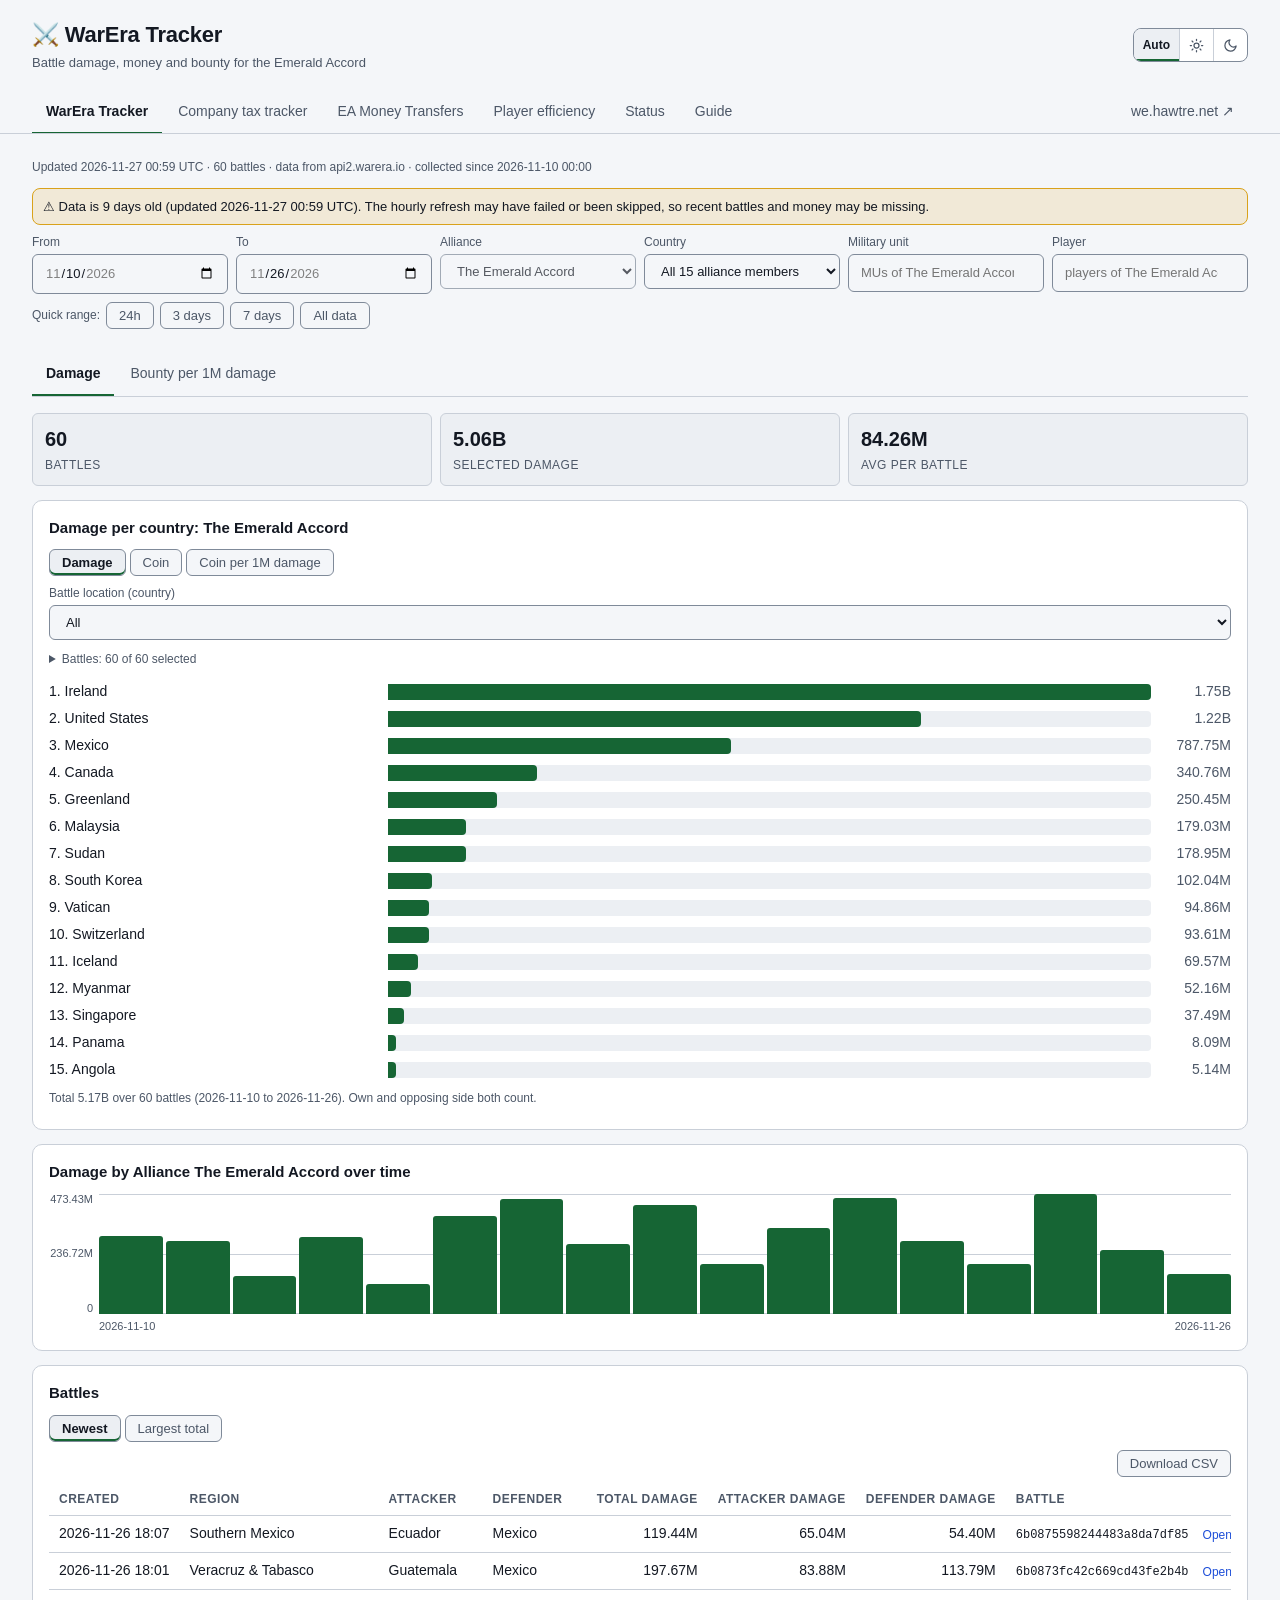
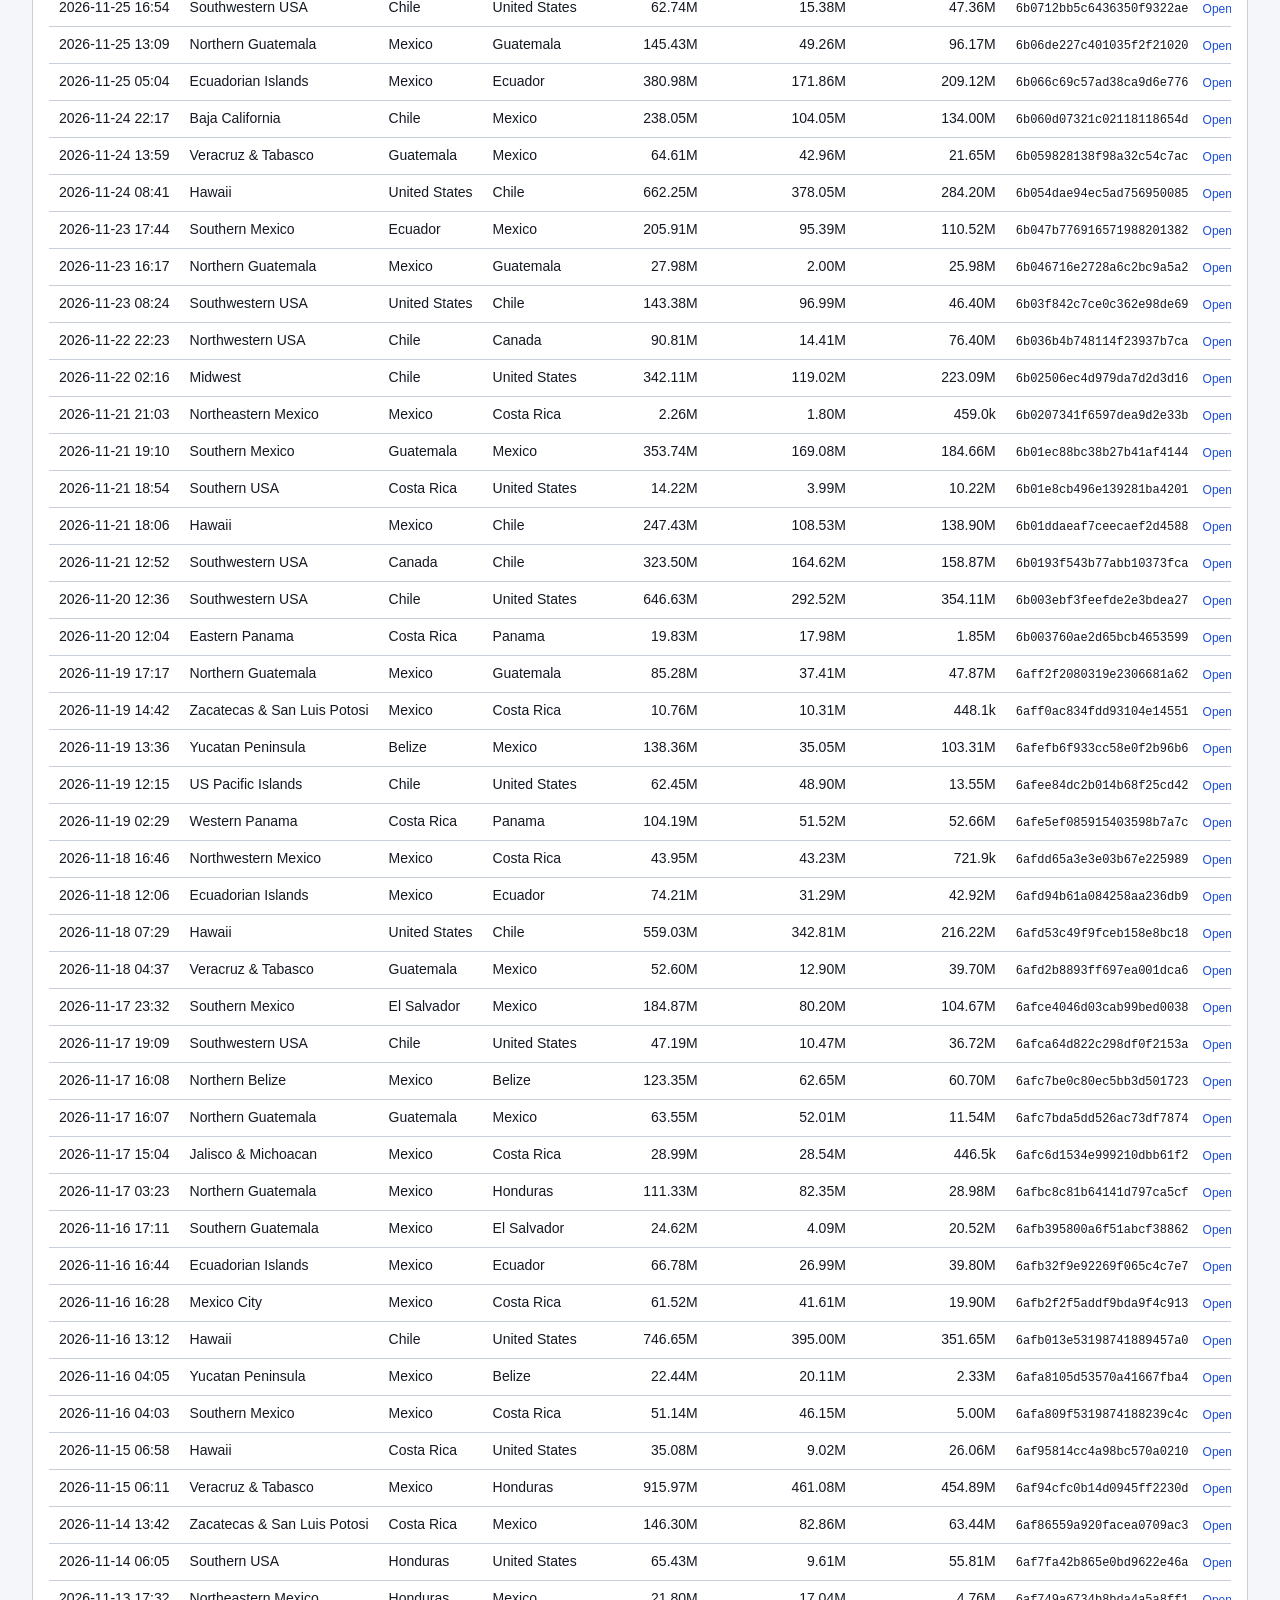
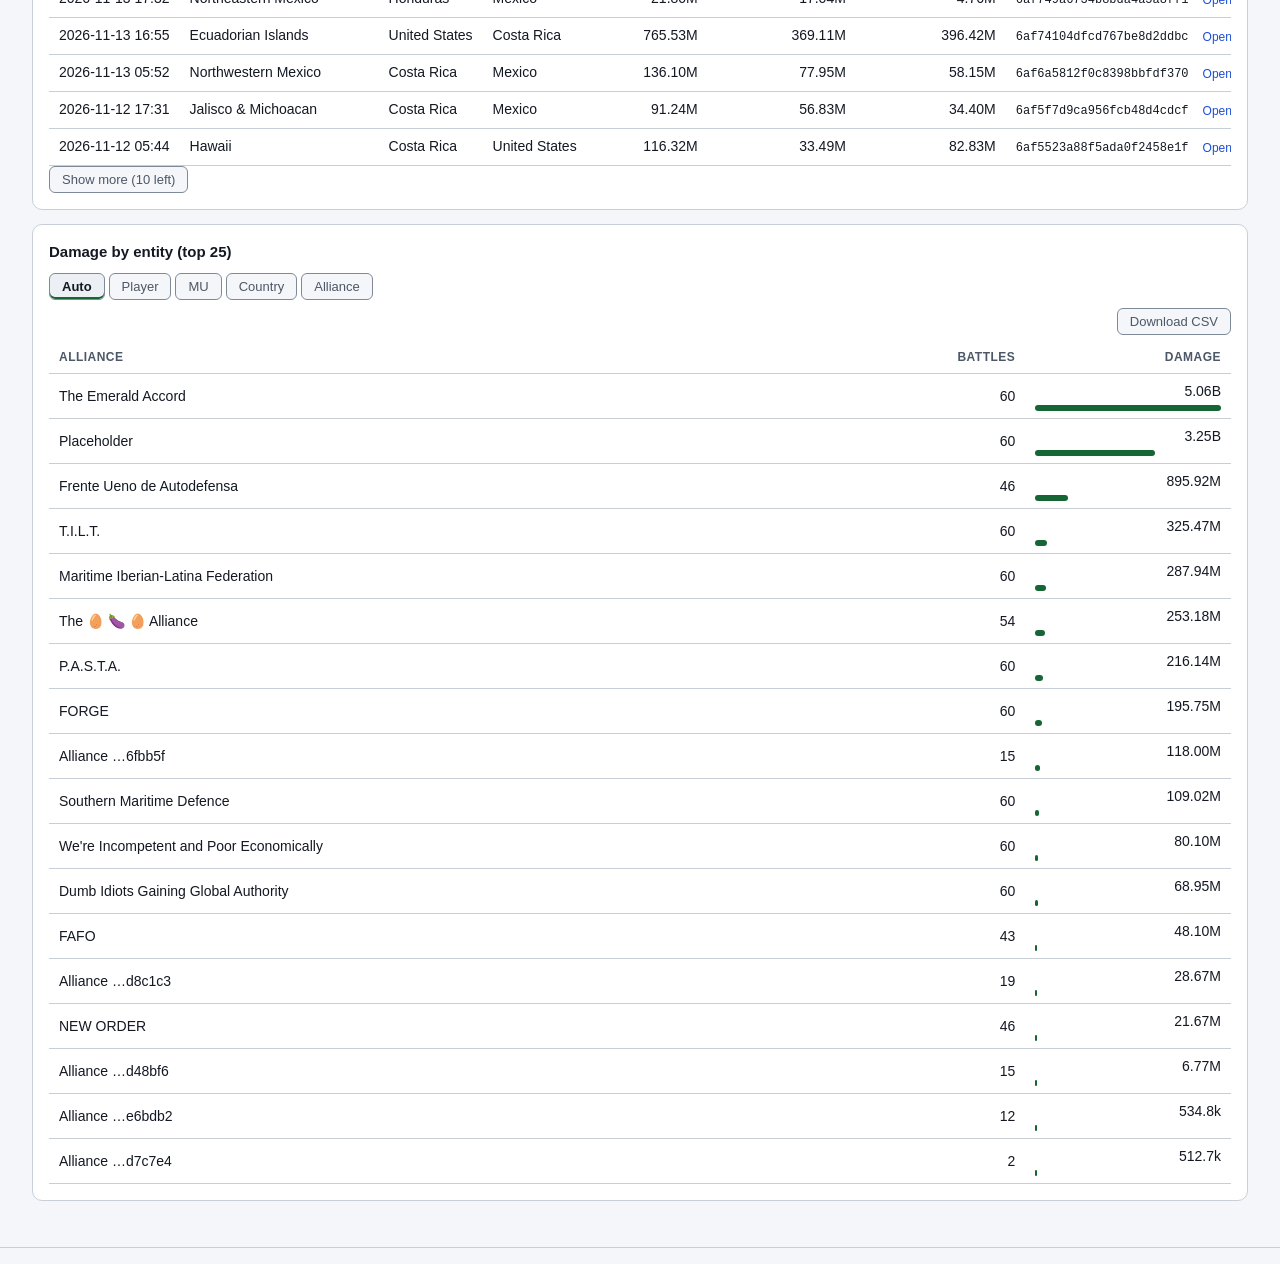
==== site/index.html @ 4e5b8278 "Guide page for alliance members Co-Authored-By: Claude Opus 5.5 <noreply@anthropic.com> Claude-Sessi" ====
<!DOCTYPE html>
<html lang="en">
<head>
<meta charset="utf-8">
<meta name="viewport" content="width=device-width, initial-scale=1">
<title>WarEra Tracker</title>
<link rel="stylesheet" href="theme.css">
<script src="theme.js"></script>
</head>
<body>
<header>
  <div class="header-top">
    <a class="brand" href="index.html"><h1>⚔️ WarEra Tracker</h1><div class="tag">Battle damage, money and bounty for the Emerald Accord</div></a>
    <div class="header-actions">
      <div id="view-switch" class="theme-switch view-switch" role="group" aria-label="Table layout"><button type="button" data-view="cards" aria-pressed="true">Cards</button><button type="button" data-view="table" aria-pressed="false">Table</button></div>
      <div id="theme-switch" class="theme-switch" role="group" aria-label="Colour theme">
        <button type="button" data-theme-pref="auto" aria-pressed="true" title="Follow your device's light or dark setting">Auto</button>
        <button type="button" data-theme-pref="light" aria-pressed="false" aria-label="Light" title="Light"><svg viewBox="0 0 24 24" fill="none" stroke="currentColor" stroke-width="2" stroke-linecap="round" stroke-linejoin="round"><circle cx="12" cy="12" r="4"/><path d="M12 2v2M12 20v2M4.9 4.9l1.4 1.4M17.7 17.7l1.4 1.4M2 12h2M20 12h2M4.9 19.1l1.4-1.4M17.7 6.3l1.4-1.4"/></svg></button>
        <button type="button" data-theme-pref="dark" aria-pressed="false" aria-label="Dark" title="Dark"><svg viewBox="0 0 24 24" fill="none" stroke="currentColor" stroke-width="2" stroke-linecap="round" stroke-linejoin="round"><path d="M21 12.8A9 9 0 1 1 11.2 3a7 7 0 0 0 9.8 9.8z"/></svg></button>
      </div>
    </div>
  </div>
  <nav class="apps" id="apps"><a href="index.html" aria-current="page">WarEra Tracker</a><a href="company.html">Company tax tracker</a><a href="transfers.html">EA Money Transfers</a><a href="efficiency.html">Player efficiency</a><a href="status.html">Status</a><a href="guide.html">Guide</a><a href="ask.html">Ask WarEra</a><a href="https://we.hawtre.net/" target="_blank" rel="noopener noreferrer" class="ext">we.hawtre.net ↗</a></nav>
</header>
<div class="wrap">
  <div class="sub" id="meta">Loading…</div>
  <div class="filters">
    <label>From<input type="date" id="f-from"></label>
    <label>To<input type="date" id="f-to"></label>
    <label>Alliance<select id="f-alliance"><option value="">All</option></select></label>
    <label>Country<select id="f-country"><option value="">All</option></select></label>
    <label>Military unit<input id="f-mu" list="dl-mu" placeholder="all (or type a name)" autocomplete="off"><datalist id="dl-mu"></datalist></label>
    <label>Player<input id="f-user" list="dl-user" placeholder="all (or type a name)" autocomplete="off"><datalist id="dl-user"></datalist></label>
  </div>
  <div class="presets" id="presets"></div>
  <div class="hint" id="hint"></div>
  <div class="tabs" role="tablist" id="tabs"></div>
  <div id="view"></div>
</div>
<div id="tip"></div>
<script>
(function(){
"use strict";
var D=null,st={tab:"damage",by:"auto",sort:"date",from:"",to:"",alliance:-1,country:-1,mu:-1,user:-1,limit:50,bview:"country",cscope:"any",metric:0,loc:-1,bsel:null,cmp:["","",""],pbat:false,psort:"date"};
var $=function(i){return document.getElementById(i)};
function el(tag,attrs,kids){var e=document.createElement(tag);if(attrs)for(var k in attrs){if(k==="text")e.textContent=attrs[k];else if(k==="class")e.className=attrs[k];else e.setAttribute(k,attrs[k])}(kids||[]).forEach(function(c){if(c!=null)e.appendChild(typeof c==="string"?document.createTextNode(c):c)});return e}
var fmt=function(n){var o=new String(fmt0(n));o.raw=n==null?"":Math.round(n*100)/100;return o};
var fmt0=function(n){if(n==null)return"–";var a=Math.abs(n);if(a>=1e9)return(n/1e9).toFixed(2)+"B";if(a>=1e6)return(n/1e6).toFixed(2)+"M";if(a>=1e4)return(n/1e3).toFixed(1)+"k";return Number(n).toLocaleString(undefined,{maximumFractionDigits:2})};
var fmtD=function(s){return s?s.slice(0,16).replace("T"," "):"–"};
var TYPE={user:"Player",mu:"MU",country:"Country",alliance:"Alliance"};
function nm(i){if(i<0||i==null)return"–";var e=D.ents[i];return e[2]||(e[0]==="country"?e[1].slice(-6):TYPE[e[0]]+" …"+e[1].slice(-6))}
function tip(e,t){var x=$("tip");x.textContent=t;x.style.display="block";x.style.left=Math.min(e.clientX+12,innerWidth-230)+"px";x.style.top=(e.clientY+12)+"px"}
function untip(){$("tip").style.display="none"}
var tname=function(t){return TYPE[t]||t};
function region(b){return b[10]>=0?(D.ents[b[10]][2]||"…"+D.ents[b[10]][1].slice(-6)):"–"}

/* ---------- indexes ---------- */
var AB={},ST=[{},{}],boe={},relMu={},relUser={},entsOf={country:[],mu:[],user:[],alliance:[]},totDmg={};
function build(){
  ST=[{},{}];boe={};
  D.ents.forEach(function(e,i){if(entsOf[e[0]])entsOf[e[0]].push(i)});
  D.stats.forEach(function(r){var k=r[0],b=r[1],e=r[2],s=r[3];var m=ST[k][b]=ST[k][b]||{};var a=m[e]=m[e]||[0,0,0];a[s]+=r[4];(boe[e]=boe[e]||new Set()).add(b);if(k===0)totDmg[e]=(totDmg[e]||0)+r[4]});
  D.orders.forEach(function(o){(boe[o[2]]=boe[o[2]]||new Set()).add(o[0])});
  D.battles.forEach(function(b,i){[b[4],b[5]].forEach(function(e){if(e>=0)(boe[e]=boe[e]||new Set()).add(i)})});
  var al=D.alliances||{};AB={};
  Object.keys(al).forEach(function(a){var m=new Set(al[a]),set=AB[a]=new Set();D.battles.forEach(function(b,i){if(m.has(b[4])||m.has(b[5]))set.add(i)})});
  relMu=D.relMu||{};relUser=D.relUser||{};
}
function val(kind,b,e){var m=ST[kind][b];var a=m&&m[e];if(!a)return null;var t=(a[0]||a[1])?a[0]+a[1]:a[2];return{a:a[0],d:a[1],t:t}}
function sideTot(kind,b){ // [attacker, defender, total] for a battle, from the country-level rankings (battle-level totals as fallback)
  var m=ST[kind][b]||{},a=0,d=0;for(var e in m){if(D.ents[e][0]!=="country")continue;a+=m[e][0];d+=m[e][1]}
  if(kind===0&&!(a+d)){var x=D.battles[b];return[x[6],x[7],x[6]+x[7]]}
  return[a,d,a+d]}
function selSide(kind,b,e,side){var v=val(kind,b,e);return v&&v[side]?fmt(v[side]):"–"}
function selCell(kind,b,e){var v=val(kind,b,e);if(!v)return"–";return fmt(v.t)}

function battleSet(){
  var s=[];
  D.battles.forEach(function(b,i){var d=b[2].slice(0,10);if((!st.from||d>=st.from)&&(!st.to||d<=st.to))s.push(i)});
  ["alliance","country","mu","user"].forEach(function(k){var e=st[k];if(e<0)return;var set=(k==="alliance"?AB[e]:boe[e])||new Set();s=s.filter(function(i){return set.has(i)})});
  if(st.country>=0&&st.cscope==="side")s=s.filter(function(i){var b=D.battles[i];return b[4]===st.country||b[5]===st.country});
  return s}
function sels(){var o=[];[["country",st.country],["mu",st.mu],["user",st.user]].forEach(function(p){if(p[1]>=0)o.push(p)});return o}


/* totals for the selected country over a set of battles */
function countryTotals(bs){
  var c=st.country,t={n:bs.length,att:0,def:0,won:0,lost:0,dmg:0,own:0,other:0,all:0,money:0,aD:0,dD:0};
  bs.forEach(function(i){var b=D.battles[i],v=val(0,i,c),m=val(1,i,c),tt=sideTot(0,i);t.all+=tt[2];if(m)t.money+=m.t;
    var isA=b[4]===c,isD=b[5]===c;if(isA)t.att++;if(isD)t.def++;
    if(b[8]&&(isA||isD)){var w=(isA&&b[8]==="attacker")||(isD&&b[8]==="defender");if(w)t.won++;else t.lost++}
    if(v){t.dmg+=v.t;t.aD+=v.a;t.dD+=v.d;var own=isA?v.a:isD?v.d:0;t.own+=own;t.other+=v.t-own}});
  return t}
function countryKpis(bs){var t=countryTotals(bs);return kpis([
  ["Battles involving "+nm(st.country),String(t.n)],["As attacker / defender",t.att+" / "+t.def],["Won / lost (ended)",t.won+" / "+t.lost],
  ["Country damage (all)",fmt(t.dmg)],["On own side",fmt(t.own)],["For the other side",fmt(t.other)],
  ["Damage as attacker / defender side",fmt(t.aD)+" / "+fmt(t.dD)],["Share of battle damage",t.all?(100*t.dmg/t.all).toFixed(1)+"%":"–"],["Money earned",fmt(t.money)]])}

/* the selected player's damage, bounty (battle money) and bounty per 1M damage over a set of battles */
function playerKpis(bs){var u=st.user,d=0,m=0,n=0;
  bs.forEach(function(i){var dv=val(0,i,u),mv=val(1,i,u);if(dv||mv)n++;if(dv)d+=dv.t;if(mv)m+=mv.t});
  var lbl=(st.from||st.to)?(st.from||"start")+" to "+(st.to||"now"):"all battles";
  var box=el("div",{class:"card"},[el("h2",{text:"Bounty per 1M damage: "+nm(u)}),kpis([
    ["Bounty per 1M damage",d>0?fmt(m/(d/1e6)):"–"],["Bounty (battle money)",fmt(m)],["Damage",fmt(d)],["Battles fought",n+" of "+bs.length]]),
    el("div",{class:"note",text:"Selected period: "+lbl+". Bounty is the player's battle money divided by their damage in millions, over the battles in range and the other filters."})]);
  var tg=el("button",{class:"chip",text:st.pbat?"Hide battles":"Show battles ("+n+")","aria-pressed":String(!!st.pbat)});tg.onclick=function(){st.pbat=!st.pbat;render()};box.appendChild(tg);
  if(st.pbat){
    var rows=[];bs.forEach(function(i){var dv=val(0,i,u),mv=val(1,i,u);if(!dv&&!mv)return;
      var dd=dv?dv.t:0,mm=mv?mv.t:0,side=dv&&dv.a&&dv.d?"both":dv&&dv.a?"attacker":dv&&dv.d?"defender":mv&&mv.a&&mv.d?"both":mv&&mv.a?"attacker":mv&&mv.d?"defender":"–";
      rows.push({i:i,b:D.battles[i],d:dd,m:mm,side:side,p:dd>0?mm/(dd/1e6):null})});
    var so=st.psort||"date";
    box.appendChild(chips([["date","Newest"],["d","Most damage"],["m","Most money"],["p","Top bounty per 1M"]],"psort"));
    rows.sort(function(x,y){return so==="date"?(x.b[2]<y.b[2]?1:-1):((y[so]==null?-1:y[so])-(x[so]==null?-1:x[so]))});
    var mxp=Math.max.apply(null,rows.map(function(r){return r.p||0}).concat([1]));
    box.appendChild(mk(["Created","Region","Attacker","Defender","Side fought","Damage","Money earned","Money per 1M damage","Battle"],
      rows.map(function(r){return[fmtD(r.b[2]),region(r.b),nm(r.b[4]),nm(r.b[5]),r.side,fmt(r.d),fmt(r.m),barCell(r.p==null?"–":fmt(r.p),r.p||0,mxp),{node:idCell(r.b[0])}]}),[5,6,7]));
    if(!rows.length)box.appendChild(el("div",{class:"note",text:"This player has no recorded damage or money in these battles."}))}
  return box}

/* ---------- widgets ---------- */
function kpis(items){return el("div",{class:"kpis"},items.map(function(x){return el("div",{class:"kpi"},[el("b",{text:x[1]}),el("span",{text:x[0]})])}))}
function mk(head,rows,numCols,selCols){
  var t=el("table",{class:"stack"}),h=el("tr");head.forEach(function(x,i){var c=(numCols.indexOf(i)>=0?"n ":"")+((selCols||[]).indexOf(i)>=0?"sel":"");h.appendChild(el("th",{text:x,class:c.trim()}))});t.appendChild(el("thead",null,[h]));
  var tb=el("tbody");rows.forEach(function(r){var tr=el("tr");r.forEach(function(c,i){var cl=(numCols.indexOf(i)>=0?"n ":"")+((selCols||[]).indexOf(i)>=0?"sel":"");var td=el("td",{class:cl.trim(),"data-label":head[i]||""});if(c&&c.node)td.appendChild(c.node);else td.textContent=c==null?"–":String(c);if(c&&c.raw!==undefined)td.setAttribute("data-raw",c.raw);tr.appendChild(td)});tb.appendChild(tr)});t.appendChild(tb);
  return weCsvWrap(el("div",{class:"tw"},[t]))}
function barCell(label,v,max){var n=el("div");n.appendChild(el("div",{text:label}));var b=el("div",{class:"bar"});b.style.width=Math.max(1,100*v/(max||1))+"%";n.appendChild(b);return{node:n,raw:Math.round(v*100)/100}}
function dayChart(series,title){
  var mn="",mxT="";series.forEach(function(p){if(!mn||p[0]<mn)mn=p[0];if(p[0]>mxT)mxT=p[0]});
  var span=mn?(new Date(mxT)-new Date(mn))/864e5:0,L=span<3?13:10,days={};
  series.forEach(function(p){var d=p[0].slice(0,L);days[d]=(days[d]||0)+p[1]});
  var keys=Object.keys(days).sort(),card=el("div",{class:"card"},[el("h2",{text:title})]);
  if(!keys.length){card.appendChild(el("div",{class:"note",text:"No data in this selection."}));return card}
  var mx=Math.max.apply(null,keys.map(function(k){return days[k]}))||1,ch=el("div",{class:"chart"});
  ["0","50%","calc(100% - 1px)"].forEach(function(t){var g=el("div",{class:"gl"});g.style.top=t;ch.appendChild(g)});
  keys.forEach(function(k){var c=el("div",{class:"col"});c.style.height=Math.max(2,100*days[k]/mx)+"%";c.addEventListener("mousemove",function(e){tip(e,k.replace("T"," ")+(L===13?":00":"")+": "+fmt(days[k]))});c.addEventListener("mouseleave",untip);ch.appendChild(c)});
  var wrap=el("div",{class:"chartwrap"},[el("div",{class:"yax"},[el("span",{text:fmt(mx)}),el("span",{text:fmt(mx/2)}),el("span",{text:"0"})]),ch]);
  card.appendChild(wrap);card.appendChild(el("div",{class:"axis"},[el("span",{text:keys[0].replace("T"," ")}),el("span",{text:keys[keys.length-1].replace("T"," ")})]));return card}
function chips(opts,key,cb){var seg=el("div",{class:"seg"});opts.forEach(function(o){var b=el("button",{class:"chip",text:o[1],"aria-pressed":String(st[key]===o[0])});b.onclick=function(){st[key]=o[0];if(cb)cb();render()};seg.appendChild(b)});return seg}

/* per-battle table shared by every tab: attacker, defender, totals per side, then the selected country / MU / player */
function copyText(t,btn){
  function done(ok){var o=btn.textContent==="Copied"||btn.textContent==="Select & copy"?"Copy":btn.textContent;btn.textContent=ok?"Copied":"Select & copy";setTimeout(function(){btn.textContent=o},1500)}
  var ta=document.createElement("textarea");ta.value=t;ta.style.position="fixed";ta.style.opacity="0";document.body.appendChild(ta);ta.select();
  var ok=false;try{ok=document.execCommand("copy")}catch(e){}document.body.removeChild(ta);
  if(ok){done(true);return}
  try{if(navigator.clipboard&&navigator.clipboard.writeText){navigator.clipboard.writeText(t).then(function(){done(true)},function(){done(false)});return}}catch(e){}
  done(false)}
var BATTLE_URL="https://app.warera.io/battle/";
function idCell(id){var w=el("span",{class:"idc"});w.appendChild(el("code",{text:id,title:"Battle id"}));w.appendChild(el("a",{class:"chip",href:BATTLE_URL+id,target:"_blank",rel:"noopener noreferrer",text:"Open","aria-label":"Open battle in WarEra"}));var b=el("button",{class:"chip",text:"Copy","aria-label":"Copy battle id"});b.onclick=function(e){e.stopPropagation();copyText(id,b)};w.appendChild(b);return w}
function battleRows(bs,kind){
  var rows=bs.map(function(i){var b=D.battles[i],t=sideTot(kind,i);return{i:i,b:b,t:t,sel:sels().map(function(p){var v=val(kind,i,p[1]);return v?v.t:0})}});
  if(st.sort==="total")rows.sort(function(x,y){return y.t[2]-x.t[2]});
  else if(st.sort==="sel"&&sels().length)rows.sort(function(x,y){return y.sel[sels().length-1]-x.sel[sels().length-1]});
  else rows.sort(function(x,y){return x.b[2]<y.b[2]?1:-1});
  return rows}
function battleHead(kind,extra){
  var w=kind===0?"damage":"money";
  var h=["Created","Region","Attacker","Defender","Total "+w,"Attacker "+w,"Defender "+w];
  var sc=[];sels().forEach(function(p){sc.push(h.length,h.length+1,h.length+2);h.push(tname(p[0])+" "+w+": "+nm(p[1]),"…for attacker","…for defender")});
  return{head:h.concat(extra||[],["Battle"]),sel:sc,num:[4,5,6].concat(sc)}}
function battleTable(bs,kind,title,extraHead,extraFn,numExtra){
  var card=el("div",{class:"card"},[el("h2",{text:title})]);
  if(numExtra===undefined)numExtra=false;
  var seg=chips([["date","Newest"],["total","Largest total"]].concat(sels().length?[["sel","Largest selected"]]:[]),"sort");card.appendChild(seg);
  var rows=battleRows(bs,kind),H=battleHead(kind,extraHead);
  var shown=rows.slice(0,st.limit).map(function(r){var b=r.b;
    var c=[fmtD(b[2]),region(b),nm(b[4]),nm(b[5]),fmt(r.t[2]),fmt(r.t[0]),fmt(r.t[1])];
    sels().forEach(function(p){c.push(selCell(kind,r.i,p[1]),selSide(kind,r.i,p[1],"a"),selSide(kind,r.i,p[1],"d"))});
    return c.concat(extraFn?extraFn(r.i):[],[{node:idCell(b[0])}])});
  var nums=H.num.slice();if(numExtra&&extraHead)for(var q=0;q<extraHead.length;q++)nums.push(H.head.length-1-extraHead.length+q);
  card.appendChild(mk(H.head,shown,nums,H.sel));
  if(rows.length>st.limit){var m=el("button",{class:"chip",text:"Show more ("+(rows.length-st.limit)+" left)"});m.onclick=function(){st.limit+=100;render()};card.appendChild(m)}
  if(!rows.length)card.appendChild(el("div",{class:"note",text:"No battles match this selection."}));
  return card}


/* ordered horizontal bars: damage or coin per country of an alliance, over the battles chosen by date range, battle and battle location */
function locOf(i){var b=D.battles[i];if(b[10]<0)return-1;var r=(D.regionsNow||{})[D.ents[b[10]][1]];return r?r[1]:-1}
function allianceChart(){
  var aid=st.alliance;
  if(aid<0){var ea=Object.keys(D.alliances||{}).filter(function(a){return nm(+a)==="The Emerald Accord"})[0];aid=ea!==undefined?+ea:-1}
  var card=el("div",{class:"card"},[el("h2",{text:(["Damage","Coin","Coin per 1M damage"][st.metric])+" per country: "+(aid>=0?nm(aid):"alliance")})]);
  if(aid<0||!D.alliances[aid]){card.appendChild(el("div",{class:"note",text:"Select an alliance to chart its countries."}));return card}
  var kind=st.metric===1?1:0,per=st.metric===2,members=D.alliances[aid];
  var inRange=[];D.battles.forEach(function(b,i){var d=b[2].slice(0,10);if((!st.from||d>=st.from)&&(!st.to||d<=st.to))inRange.push(i)});
  var locs={};inRange.forEach(function(i){var l=locOf(i);if(l>=0)locs[l]=1});
  if(st.loc>=0&&!locs[st.loc])st.loc=-1;
  var pool=inRange.filter(function(i){return st.loc<0||locOf(i)===st.loc});
  var sel=pool.filter(function(i){return !st.bsel||st.bsel.has(i)});
  card.appendChild(chips([[0,"Damage"],[1,"Coin"],[2,"Coin per 1M damage"]],"metric"));
  var row=el("div",{class:"filters"}),lsel=el("select");lsel.appendChild(el("option",{value:"",text:"All"}));
  Object.keys(locs).map(Number).sort(function(a,b){return nm(a).localeCompare(nm(b))}).forEach(function(l){lsel.appendChild(el("option",{value:String(l),text:nm(l)}))});
  lsel.value=st.loc<0?"":String(st.loc);lsel.onchange=function(){st.loc=lsel.value===""?-1:+lsel.value;st.bsel=null;render()};
  row.appendChild(el("label",{},[document.createTextNode("Battle location (country)"),lsel]));card.appendChild(row);
  var det=el("details",{class:"bpick"});if(st.bopen)det.open=true;det.ontoggle=function(){st.bopen=det.open};
  det.appendChild(el("summary",{text:"Battles: "+sel.length+" of "+pool.length+" selected"}));
  var tools=el("div");[["All",function(){st.bsel=null}],["None",function(){st.bsel=new Set()}]].forEach(function(t){var b=el("button",{class:"chip",text:t[0]});b.onclick=function(){t[1]();render()};tools.appendChild(b)});det.appendChild(tools);
  var list=el("div",{class:"blist"});
  pool.slice().sort(function(a,b){return D.battles[a][2]<D.battles[b][2]?1:-1}).forEach(function(i){var b=D.battles[i],lb=el("label",{class:"bl"}),cb=el("input",{type:"checkbox"});cb.checked=!st.bsel||st.bsel.has(i);
    cb.onchange=function(){if(!st.bsel)st.bsel=new Set(pool);cb.checked?st.bsel.add(i):st.bsel.delete(i);render()};
    lb.appendChild(cb);lb.appendChild(document.createTextNode(" "+b[2].slice(0,10)+" "+region(b)+": "+nm(b[4])+" v "+nm(b[5])));list.appendChild(lb)});
  det.appendChild(list);card.appendChild(det);
  var rows=members.map(function(c){var t=0,n=0,d=0,m=0;sel.forEach(function(i){var v=val(kind,i,c);if(v){t+=v.t;n++}if(per){var dv=val(0,i,c),mv=val(1,i,c);if(dv)d+=dv.t;if(mv)m+=mv.t}});
    if(per){t=d>0?m/(d/1e6):0}return{c:c,t:t,n:n}}).filter(function(r){return r.t>0}).sort(function(a,b){return b.t-a.t});
  if(!rows.length){card.appendChild(el("div",{class:"note",text:"No "+(per?"coin per damage":kind?"coin":"damage")+" recorded for these battles."}));return card}
  var mx=rows[0].t,tot=rows.reduce(function(a,r){return a+r.t},0),box=el("div",{class:"hbars"});
  rows.forEach(function(r,k){var line=el("div",{class:"hrow"}),bar=el("div",{class:"hbar"});bar.style.width=Math.max(1,100*r.t/mx)+"%";
    line.appendChild(el("span",{class:"hname",text:(k+1)+". "+nm(r.c)}));line.appendChild(el("div",{class:"htrack"},[bar]));line.appendChild(el("span",{class:"hval",text:fmt0(r.t)}));
    line.addEventListener("mousemove",function(e){tip(e,nm(r.c)+": "+fmt0(r.t)+" ("+(100*r.t/tot).toFixed(1)+"%, "+r.n+" battles)")});line.addEventListener("mouseleave",untip);box.appendChild(line)});
  card.appendChild(box);
  card.appendChild(el("div",{class:"note",text:(per?"Each bar is the country's total coin divided by its total damage in millions, over ":"Total "+fmt0(tot)+" over ")+sel.length+" battles ("+(st.from||"start")+" to "+(st.to||"now")+"). Own and opposing side both count."}));
  return card}

/* ---------- views ---------- */
function vDamage(v){
  var bs=battleSet(),spec=null;["user","mu","country","alliance"].forEach(function(k){if(!spec&&st[k]>=0)spec=[k,st[k]]});
  var by=st.by==="auto"?(spec?spec[0]:"battle"):st.by,tot=0,series=[];
  bs.forEach(function(i){var val0=spec?(val(0,i,spec[1])||{t:0}).t:sideTot(0,i)[2];tot+=val0;series.push([D.battles[i][2],val0])});
  if(st.country>=0)v.appendChild(countryKpis(bs));
  if(st.user>=0)v.appendChild(playerKpis(bs));
  v.appendChild(kpis([["Battles",String(bs.length)],[spec?"Selected damage":"Total damage",fmt(tot)],["Avg per battle",fmt(bs.length?tot/bs.length:0)]]));
  v.appendChild(allianceChart());
  v.appendChild(dayChart(series,(spec?"Damage by "+tname(spec[0])+" "+nm(spec[1]):"Total damage (both sides)")+" over time"));
  v.appendChild(battleTable(bs,0,"Battles"));
  var card=el("div",{class:"card"},[el("h2",{text:"Damage by entity (top 25)"}),chips([["auto","Auto"],["user","Player"],["mu","MU"],["country","Country"],["alliance","Alliance"]],"by")]);
  var agg={};bs.forEach(function(i){var m=ST[0][i]||{};for(var e in m){var t=D.ents[e][0];if(t!==(by==="battle"?"country":by))continue;var a=m[e],x=(a[0]||a[1])?a[0]+a[1]:a[2];var o=agg[e]=agg[e]||[0,0];o[0]+=x;o[1]++}});
  var arr=Object.keys(agg).map(function(e){return[+e,agg[e][0],agg[e][1]]}).sort(function(a,b){return b[1]-a[1]});
  var mx=arr.length?arr[0][1]:1;
  card.appendChild(mk([tname(by==="battle"?"country":by),"Battles","Damage"],arr.slice(0,25).map(function(r){return[nm(r[0]),String(r[2]),barCell(fmt(r[1]),r[1],mx)]}),[1,2]));
  v.appendChild(card)}

function inScope(e,rowCountry,rowMu){ // does a bounty ranking row belong to the current country / MU / player selection?
  var t=D.ents[e][0];
  if(st.user>=0)return t==="user"&&e===st.user;
  if(st.mu>=0)return(t==="mu"&&e===st.mu)||(t==="user"&&rowMu===st.mu);
  if(st.country>=0)return(t==="country"&&e===st.country)||(t==="user"&&rowCountry===st.country)||(t==="mu"&&(relMu[e]===st.country));
  return true}
/* bounty per 1M damage day by day for the selected player / military unit / country over the battles in range */
function perDayCard(s){
  var spec=null;["user","mu","country"].forEach(function(k){if(!spec&&st[k]>=0)spec=[k,st[k]]});
  if(!spec)return null;
  var days={};s.forEach(function(i){var d=val(0,i,spec[1]),m=val(1,i,spec[1]);if(!d&&!m)return;var k=D.battles[i][2].slice(0,10),r=days[k]||(days[k]={d:0,m:0,n:0});if(d)r.d+=d.t;if(m)r.m+=m.t;r.n++});
  var keys=Object.keys(days).sort().filter(function(k){return days[k].d>0});
  var card=el("div",{class:"card"},[el("h2",{text:"Bounty per 1M damage by day: "+nm(spec[1])})]);
  if(!keys.length){card.appendChild(el("div",{class:"note",text:"No damage recorded for "+nm(spec[1])+" in the selected battles."}));return card}
  var vals=keys.map(function(k){return days[k].m/(days[k].d/1e6)}),mx=Math.max.apply(null,vals.concat([1]));
  var box=el("div",{class:"hbars"});
  keys.forEach(function(k,j){var b=el("div",{class:"hbar"});b.style.width=Math.max(1,100*vals[j]/mx)+"%";
    box.appendChild(el("div",{class:"hrow",title:days[k].n+" battles, damage "+fmt(days[k].d)+", money "+fmt(days[k].m)},[el("span",{class:"hname",text:k}),el("div",{class:"htrack"},[b]),el("span",{class:"hval",text:fmt(vals[j])})]))});
  card.appendChild(box);
  var tot=keys.reduce(function(a,k){a.d+=days[k].d;a.m+=days[k].m;return a},{d:0,m:0});
  card.appendChild(el("div",{class:"note",text:"Each bar is that day's money divided by that day's damage in millions (battles that started that day). Whole period: "+fmt(tot.m/(tot.d/1e6))+" per 1M. Days without damage are skipped."}));
  return card}

/* compare up to three players: damage, bounty (battle money) and bounty per 1M damage over the chosen period */
function compareCard(){
  var s=[];D.battles.forEach(function(b,i){var d=b[2].slice(0,10);if((!st.from||d>=st.from)&&(!st.to||d<=st.to))s.push(i)});
  if(st.alliance>=0){var set=AB[st.alliance]||new Set();s=s.filter(function(i){return set.has(i)})}
  var card=el("div",{class:"card"},[el("h2",{text:"Compare players"}),
    el("div",{class:"note",text:"Type up to three player names to compare their bounty per 1M damage over the selected period ("+(st.from||"start")+" to "+(st.to||"now")+")."})]);
  var names=st.cmp.slice();if(!names[0]&&st.user>=0)names[0]=nm(st.user);
  var row=el("div",{class:"filters"});
  names.forEach(function(v,k){var inp=el("input",{list:"dl-user",placeholder:"Player "+(k+1),autocomplete:"off"});inp.value=v;
    inp.onchange=function(){st.cmp[k]=inp.value;render()};row.appendChild(el("label",{},[document.createTextNode("Player "+(k+1)),inp]))});
  card.appendChild(row);
  var rows=[],miss=[];
  names.forEach(function(v){if(!(v||"").trim())return;var u=entByName("user",v);if(u<0){miss.push(v);return}
    var d=0,m=0,n=0;s.forEach(function(i){var dv=val(0,i,u),mv=val(1,i,u);if(dv||mv)n++;if(dv)d+=dv.t;if(mv)m+=mv.t});
    rows.push({u:u,n:n,d:d,m:m,p:d>0?m/(d/1e6):null})});
  if(miss.length)card.appendChild(el("div",{class:"hint",text:"No player named "+miss.map(function(x){return"“"+x+"”"}).join(", ")+" in the data."}));
  if(rows.length){var mx=Math.max.apply(null,rows.map(function(r){return r.p||0}).concat([1]));
    card.appendChild(mk(["Player","Battles","Damage","Bounty","Bounty per 1M damage"],rows.map(function(r){return[nm(r.u),String(r.n),fmt(r.d),fmt(r.m),barCell(r.p==null?"–":fmt(r.p),r.p||0,mx)]}),[1,2,3,4]))}
  return card}

/* bounty (battle money) per million damage, one row per country of the selected alliance */
function vBpm(v){
  var aid=st.alliance,note="";
  if(aid<0){var ea=Object.keys(D.alliances||{}).filter(function(a){return nm(+a)==="The Emerald Accord"})[0];aid=ea!==undefined?+ea:-1;if(aid>=0)note="No alliance selected, so showing "+nm(aid)+"."}
  if(aid<0||!D.alliances[aid]){v.appendChild(el("div",{class:"note",text:"Select an alliance to list its countries."}));return}
  var members=D.alliances[aid],s=[],isMu=st.bview==="mu";
  D.battles.forEach(function(b,i){var d=b[2].slice(0,10);if((!st.from||d>=st.from)&&(!st.to||d<=st.to))s.push(i)});
  if(st.alliance>=0){var set=AB[st.alliance]||new Set();s=s.filter(function(i){return set.has(i)})}
  ["mu","user"].forEach(function(k){if(st[k]>=0){var set=boe[st[k]]||new Set();s=s.filter(function(i){return set.has(i)})}});
  var mset=new Set(members),ents=isMu?entsOf.mu.filter(function(e){return mset.has(relMu[e])}):members;
  var rows=ents.map(function(c){var r={c:c,n:0,dA:0,dD:0,mA:0,mD:0};
    s.forEach(function(i){var d=val(0,i,c),m=val(1,i,c);if(d||m)r.n++;if(d){r.dA+=d.a;r.dD+=d.d}if(m){r.mA+=m.a;r.mD+=m.d}});
    r.d=r.dA+r.dD;r.m=r.mA+r.mD;return r});
  if(isMu)rows=rows.filter(function(r){return r.n>0});
  var per=function(m,d){return d>0?m/(d/1e6):null},pf=function(x){return x==null?"–":fmt(x)};
  var T=rows.reduce(function(a,r){a.n=Math.max(a.n,r.n);["dA","dD","mA","mD","d","m"].forEach(function(k){a[k]+=r[k]});return a},{n:0,dA:0,dD:0,mA:0,mD:0,d:0,m:0});
  if(st.user>=0)v.appendChild(playerKpis(s));
  v.appendChild(kpis([[isMu?"Military units":"Countries",String(rows.length)],["Battles in range",String(s.length)],["Damage (millions)",fmt(T.d/1e6)],["Money earned",fmt(T.m)],["Money per 1M damage",pf(per(T.m,T.d))]]));
  var COLS=[[isMu?"Military unit":"Country",function(r){return nm(r.c).toLowerCase()}]];
  if(isMu)COLS.push(["Country",function(r){return nm(relMu[r.c]).toLowerCase()}]);
  COLS=COLS.concat([["Battles",function(r){return r.n}],["Damage (M)",function(r){return r.d}],["Money",function(r){return r.m}],
    ["Money per 1M damage",function(r){return per(r.m,r.d)}],["Attacker damage (M)",function(r){return r.dA}],["Attacker money per 1M",function(r){return per(r.mA,r.dA)}],
    ["Defender damage (M)",function(r){return r.dD}],["Defender money per 1M",function(r){return per(r.mD,r.dD)}]]);
  COLS.splice(2,0,COLS.splice(COLS.length-5,1)[0]);   // "Money per 1M damage" becomes the third column
  var PPM=2;
  if(st.bcol===undefined||st.bcolView!==st.bview){st.bcol=PPM;st.bdir=-1;st.bcolView=st.bview}
  var kf=COLS[st.bcol][1];
  rows.sort(function(a,b){var x=kf(a),y=kf(b);if(x==null&&y==null)return 0;if(x==null)return 1;if(y==null)return -1;return(x<y?-1:x>y?1:0)*st.bdir});
  var card=el("div",{class:"card"},[el("h2",{text:"Money earned per million damage: "+nm(aid)+(isMu?" military units":" countries")}),
    chips([["country","Countries"],["mu","Military units"]],"bview"),
    el("div",{class:"note",text:"Click a column heading to sort by it; click again to reverse."+(isMu?" Military units are those based in the alliance's countries and active in the range; small units can give extreme figures, so sort by Damage or Money to see the big ones.":"")})]);
  if(note)card.appendChild(el("div",{class:"note",text:note}));
  card.appendChild(el("div",{class:"note",text:"Damage and money are those of each "+(isMu?"unit's members":"country's citizens")+" in the battles in range (battle money ranking, damage ranking). Attacker / defender is the side they fought on. Only battles in the collected scope are counted, so for alliances other than the one collected, countries show only their part in those battles."}));
  var shown=rows.slice(0,isMu?st.limit*2:rows.length);
  var mx=Math.max.apply(null,shown.map(function(r){return per(r.m,r.d)||0}).concat([1]));
  var tr=function(r){var o=[nm(r.c)];if(isMu)o.push(nm(relMu[r.c]));return o.concat([String(r.n),fmt(r.d/1e6),fmt(r.m),barCell(pf(per(r.m,r.d)),per(r.m,r.d)||0,mx),fmt(r.dA/1e6),pf(per(r.mA,r.dA)),fmt(r.dD/1e6),pf(per(r.mD,r.dD))])};
  var mvp=function(a){var x=a.splice(a.length-5,1)[0];a.splice(2,0,x);return a};
  var all=shown.map(tr).map(mvp);
  all.push(mvp(["Total"].concat(isMu?[""]:[],["",fmt(T.d/1e6),fmt(T.m),pf(per(T.m,T.d)),fmt(T.dA/1e6),pf(per(T.mA,T.dA)),fmt(T.dD/1e6),pf(per(T.mD,T.dD))])));
  var first=isMu?2:1,numCols=[];for(var q=first;q<COLS.length;q++)numCols.push(q);
  var tw=mk(COLS.map(function(c){return c[0]}),all,numCols);
  [].slice.call(tw.querySelectorAll("th")).forEach(function(th,i){th.style.cursor="pointer";th.setAttribute("aria-sort",i===st.bcol?(st.bdir>0?"ascending":"descending"):"none");
    if(i===st.bcol)th.textContent=COLS[i][0]+(st.bdir>0?" ▲":" ▼");
    th.onclick=function(){if(st.bcol===i)st.bdir=-st.bdir;else{st.bcol=i;st.bdir=i<=(isMu?1:0)?1:-1}render()}});
  card.appendChild(tw);
  if(isMu&&rows.length>shown.length){var more=el("button",{class:"chip",text:"Show more ("+(rows.length-shown.length)+" left)"});more.onclick=function(){st.limit+=50;render()};card.appendChild(more)}
  v.appendChild(card);
  var pd=perDayCard(s);if(pd)v.appendChild(pd);
  v.appendChild(compareCard())}

var TABS=[["damage","Damage",vDamage],["bpm","Bounty per 1M damage",vBpm]];
function render(){
  var tabs=$("tabs");tabs.textContent="";TABS.forEach(function(t){var b=el("button",{role:"tab",text:t[1],"aria-selected":String(st.tab===t[0])});b.onclick=function(){st.tab=t[0];st.limit=50;try{location.hash=t[0]}catch(e){}render()};tabs.appendChild(b)});
  var v=$("view");v.textContent="";TABS.filter(function(t){return t[0]===st.tab})[0][2](v)}

/* ---------- filters (cascading: country -> MU, player; MU -> player) ---------- */
function entByName(type,text){text=(text||"").trim().toLowerCase();if(!text)return-1;var l=entsOf[type];for(var i=0;i<l.length;i++){var e=D.ents[l[i]];if(e[1]===text||(e[2]&&e[2].toLowerCase()===text))return l[i]}return-2}
function fillList(dl,idxs){dl.textContent="";idxs.slice(0,1500).forEach(function(i){if(D.ents[i][2])dl.appendChild(el("option",{value:D.ents[i][2]}))})}
function byDmg(a,b){return(totDmg[b]||0)-(totDmg[a]||0)}
function allowedCountries(){ // countries the current alliance / country selection allows (null = any)
  if(st.country>=0)return new Set([st.country]);
  if(st.alliance>=0)return new Set((D.alliances||{})[st.alliance]||[]);
  return null}
function muOptions(){var ac=allowedCountries();var l=entsOf.mu.filter(function(i){return D.ents[i][2]&&(!ac||ac.has(relMu[i]))});return l.sort(byDmg)}
function userOptions(){var ac=allowedCountries();var l=entsOf.user.filter(function(i){if(!D.ents[i][2])return false;var r=relUser[i]||[-1,-1];if(st.mu>=0)return r[1]===st.mu;if(!ac)return true;return ac.has(r[0])||(r[0]<0&&ac.has(relMu[r[1]]))});return l.sort(byDmg)}
function fillCountries(){var sel=$("f-country"),keep=sel.value,members=st.alliance>=0?new Set((D.alliances||{})[st.alliance]||[]):null;
  sel.textContent="";sel.appendChild(el("option",{value:"",text:members?"All "+members.size+" alliance members":"All"}));
  entsOf.country.slice().filter(function(i){return !members||members.has(i)}).sort(function(a,b){return nm(a).localeCompare(nm(b))}).forEach(function(i){sel.appendChild(el("option",{value:String(i),text:nm(i)}))});
  var ok=[].slice.call(sel.options).some(function(o){return o.value===keep});sel.value=ok?keep:""}
function refreshLists(){fillList($("dl-mu"),muOptions());fillList($("dl-user"),userOptions());
  $("f-mu").placeholder=st.country>=0?"MUs of "+nm(st.country):st.alliance>=0?"MUs of "+nm(st.alliance)+" countries":"all (or type a name)";
  $("f-user").placeholder=st.mu>=0?"players of "+nm(st.mu):st.country>=0?"players of "+nm(st.country):st.alliance>=0?"players of "+nm(st.alliance)+" countries":"all (or type a name)"}
function readFilters(src){
  st.from=$("f-from").value;st.to=$("f-to").value;
  var prevA=st.alliance;st.alliance=$("f-alliance").value===""?-1:+$("f-alliance").value;
  if(src==="alliance"||prevA!==st.alliance)fillCountries();
  var prevC=st.country;st.country=$("f-country").value===""?-1:+$("f-country").value;
  var hint=[];
  if(src==="country"||src==="alliance"||prevC!==st.country){ // parent changed: drop children that no longer fit
    var ac0=allowedCountries();
    if(st.mu>=0&&ac0&&!ac0.has(relMu[st.mu])){$("f-mu").value="";st.mu=-1}
    var u=entByName("user",$("f-user").value);if(u>=0&&ac0){var r=relUser[u]||[-1,-1];if(!ac0.has(r[0])&&!ac0.has(relMu[r[1]])){$("f-user").value=""}}}
  var m=entByName("mu",$("f-mu").value);if(m===-2){hint.push("No military unit named “"+$("f-mu").value+"” in the data.");m=-1}
  if(src==="mu"||m!==st.mu){var u2=entByName("user",$("f-user").value);if(u2>=0&&m>=0&&(relUser[u2]||[-1,-1])[1]!==m)$("f-user").value=""}
  st.mu=m;
  var u3=entByName("user",$("f-user").value);if(u3===-2){hint.push("No player named “"+$("f-user").value+"” in the data (names are known for the top players of each battle).");u3=-1}st.user=u3;
  $("hint").textContent=hint.join(" ");st.limit=50;refreshLists();scopeChip();render()}
function scopeChip(){var x=$("scope");if(x)x.remove();if(st.country<0)return;var b=el("button",{class:"chip",id:"scope","aria-pressed":String(st.cscope==="side"),text:"Only battles where "+nm(st.country)+" is attacker or defender"});b.onclick=function(){st.cscope=st.cscope==="side"?"any":"side";st.limit=50;scopeChip();render()};$("presets").appendChild(b)}
function presets(){var p=$("presets");p.textContent="";p.appendChild(el("span",{text:"Quick range:"}));[["24h",1],["3 days",3],["7 days",7],["All data",0]].forEach(function(x){var b=el("button",{class:"chip",text:x[0]});b.onclick=function(){setRange(x[1]);readFilters("date")};p.appendChild(b)})}
function setRange(days){var mx=D.battles.length?D.battles[D.battles.length-1][2].slice(0,10):new Date().toISOString().slice(0,10),mn=D.battles.length?D.battles[0][2].slice(0,10):mx;
  if(!days){$("f-from").value=mn;$("f-to").value=mx;return}var d=new Date(mx+"T00:00:00Z");d.setUTCDate(d.getUTCDate()-days+1);var f=d.toISOString().slice(0,10);$("f-from").value=f<mn?mn:f;$("f-to").value=mx}
function fillFilters(){
  function opts(sel,type,byName){var l=entsOf[type].slice();l.sort(byName?function(a,b){return nm(a).localeCompare(nm(b))}:byDmg);l.forEach(function(i){sel.appendChild(el("option",{value:String(i),text:nm(i)}))})}
  opts($("f-alliance"),"alliance");
  (function(){var a=$("f-alliance"),o=[].slice.call(a.options).filter(function(x){return x.textContent==="The Emerald Accord"})[0];
    if(o){a.value=o.value;[].slice.call(a.options).forEach(function(x){if(x!==o)a.removeChild(x)});a.disabled=true;a.title="The alliance is fixed to The Emerald Accord"}})();opts($("f-country"),"country",true);
  var mn=D.battles.length?D.battles[0][2].slice(0,10):"",mx=D.battles.length?D.battles[D.battles.length-1][2].slice(0,10):"";
  ["f-from","f-to"].forEach(function(i){$(i).min=mn;$(i).max=mx;$(i).addEventListener("change",function(){readFilters("date")})});
  $("f-alliance").addEventListener("change",function(){readFilters("alliance")});$("f-country").addEventListener("change",function(){readFilters("country")});
  $("f-mu").addEventListener("change",function(){readFilters("mu")});$("f-user").addEventListener("change",function(){readFilters("user")});
  presets();setRange(0);refreshLists()}

function stale(){window.weStale(D.generated)}
fetch("data.json").then(function(r){return r.json()}).then(function(d){
  D=d;D.stats=weStats(D);build();fillFilters();stale();
  var h=(location.hash||"").slice(1);if(TABS.some(function(t){return t[0]===h}))st.tab=h;
  $("meta").textContent="Updated "+fmtD(D.generated)+" UTC · "+D.battles.length+" battles · data from api2.warera.io · collected since "+fmtD(D.since);
  readFilters("init");
}).catch(function(e){$("meta").textContent="Could not load data.json: "+e.message});
addEventListener("hashchange",function(){var h=(location.hash||"").slice(1);if(D&&TABS.some(function(t){return t[0]===h})){st.tab=h;render()}});
})();
</script>
<footer class="site-foot">Data from the WarEra API (api2.warera.io) · Emerald Accord tools</footer>
</body>
</html>
---- site/theme.css ----
/* Shared look for WarEra Tracker, Company tax tracker and Ask WarEra (dark by default; light via html[data-theme="light"]) */
:root{
  --bg:#0b0d10;--panel:#14181d;--panel-2:#1a1f25;--border:#2e3640;--border-strong:#636d7c;
  --text:#e6e9ee;--muted:#a1aab8;--faint:#848d9b;--focus:#6cb0fb;--accent:#4ade80;--accent-dim:#166534;
  --warn:#fbbf24;--danger:#f87171;--link:#6cb0fb;--atk:#f4a48f;--def:#9bc1ee;color-scheme:dark;
  /* names the pages' scripts already use */
  --ink:var(--text);--ink2:var(--muted);--line:var(--border);--s1:var(--accent);--s2:var(--warn);--good:var(--accent);--bad:var(--danger)
}
html[data-theme="light"]{
  --bg:#f4f6f9;--panel:#ffffff;--panel-2:#eceff3;--border:#c9cfd8;--border-strong:#7f8a99;
  --text:#131822;--muted:#4c5767;--faint:#5f6b7a;--focus:#1d4ed8;--accent:#166534;--accent-dim:#d6f5e0;
  --warn:#92400e;--danger:#b91c1c;--link:#1d4ed8;--atk:#9a3412;--def:#1d4ed8;color-scheme:light
}
@media (prefers-contrast:more){
  :root{--border:var(--border-strong);--border-strong:#7a8595;--text:#f3f5f8;--muted:#bcc4cf;--faint:#bcc4cf;--focus:#93c2fd;--accent:#6ee78f;--warn:#fcd34d;--danger:#fca5a5;--link:#93c2fd}
  html[data-theme="light"]{--border:#aeb7c3;--border-strong:#5f6b7a;--text:#0a0e15;--muted:#384252;--faint:#384252;--focus:#1e3a8a;--accent:#14532d;--warn:#7c2d12;--danger:#991b1b;--link:#1e3a8a}
}
@media (prefers-reduced-motion:reduce){*,*::before,*::after{transition-duration:0s!important;animation-duration:0s!important}}
@media (forced-colors:active){:focus-visible{outline-color:Highlight}input,select,textarea,button{border-color:ButtonText}}
*{box-sizing:border-box}
html,body{margin:0;padding:0}
body{background:var(--bg);color:var(--text);font:14px/1.5 -apple-system,BlinkMacSystemFont,"Segoe UI",Roboto,sans-serif;transition:background-color .2s ease,color .2s ease}
a{color:var(--link);text-decoration:none}a:hover{text-decoration:underline}
:focus-visible{outline:2px solid var(--focus);outline-offset:2px}

/* header, theme switch, app tabs */
header{border-bottom:1px solid var(--border)}
.header-top{padding:18px 32px;display:flex;flex-wrap:wrap;gap:16px;align-items:center;justify-content:space-between}
.brand{display:block;color:inherit}.brand:hover{text-decoration:none}
.brand h1{margin:0;font-size:22px;font-weight:700;letter-spacing:-.01em;transition:color .15s}.brand:hover h1{color:var(--accent)}
.brand .tag{color:var(--muted);font-size:13px;margin-top:2px}
.header-actions{display:flex;align-items:center;gap:12px}
.theme-switch{display:inline-flex;flex:none;border:1px solid var(--border-strong);border-radius:8px;overflow:hidden;background:var(--panel)}
.theme-switch button{display:inline-flex;align-items:center;justify-content:center;gap:4px;min-width:34px;height:32px;padding:0 9px;background:none;border:0;border-radius:0;color:var(--muted);font-size:12px;font-weight:500;cursor:pointer;transition:color .15s,background .15s}
.theme-switch button+button{border-left:1px solid var(--border)}
.theme-switch button:hover:not(:disabled){color:var(--text);background:var(--panel-2)}
.theme-switch button[aria-pressed="true"]{background:var(--panel-2);color:var(--text);font-weight:600;box-shadow:inset 0 -2px 0 var(--accent)}
.theme-switch button:focus-visible{outline-offset:-2px}
.theme-switch svg{width:15px;height:15px}
.apps{display:flex;gap:2px;padding:0 32px;overflow-x:auto}
.apps a{color:var(--muted);padding:10px 14px;border-bottom:2px solid transparent;white-space:nowrap;font-size:14px}
.apps a.ext{margin-left:auto}
.apps a{transition:color .15s,border-color .15s;margin-bottom:-1px}.apps{-webkit-overflow-scrolling:touch;scrollbar-width:none}.apps::-webkit-scrollbar{display:none}
.apps a:hover{color:var(--text);text-decoration:none}
.apps a[aria-current=page]{color:var(--text);font-weight:600;border-bottom-color:var(--accent)}
@media (max-width:560px){.header-top{padding:14px 16px}.apps{padding:0 12px}.apps a{padding:10px 14px 12px;font-size:13px;flex:0 0 auto}.header-actions{gap:8px}.theme-switch button{min-width:30px;padding:0 7px}}

/* page */
.wrap{max-width:1400px;margin:0 auto;padding:24px 32px}
@media (max-width:560px){.wrap{padding:16px}}
.sub{color:var(--muted);font-size:12px;margin-bottom:12px}
.filters{display:grid;grid-template-columns:repeat(auto-fit,minmax(150px,1fr));gap:8px;margin-bottom:8px}
.filters label{display:flex;flex-direction:column;font-size:12px;color:var(--muted);gap:3px;min-width:0}
input,select,textarea,button{font-family:inherit}
.filters select,.filters input,textarea{font:inherit;font-size:13px;color:var(--text);background:var(--bg);border:1px solid var(--border-strong);border-radius:6px;padding:8px 12px;min-width:0;width:100%}
.filters select:disabled{opacity:.7;cursor:not-allowed}
input:focus,select:focus,textarea:focus{border-color:var(--focus)}
textarea{min-height:74px;resize:vertical}
.presets{display:flex;gap:6px;flex-wrap:wrap;margin-bottom:6px;align-items:center;font-size:12px;color:var(--muted)}
.hint{font-size:12px;color:var(--danger);min-height:14px;margin-bottom:4px}
button{background:var(--bg);color:var(--text);border:1px solid var(--border-strong);border-radius:6px;cursor:pointer}
button:hover:not(:disabled){background:var(--panel-2)}
button:disabled{opacity:.5;cursor:not-allowed}
button.chip{font-size:13px;padding:5px 12px;border-radius:6px;background:var(--bg);color:var(--muted)}
button.chip:hover:not(:disabled){color:var(--text)}
button.chip[aria-pressed=true]{background:var(--panel-2);color:var(--text);font-weight:600;box-shadow:inset 0 -2px 0 var(--accent)}
button.go{font-size:13px;font-weight:600;background:var(--accent-dim);color:var(--text);border:1px solid var(--accent);padding:8px 18px}
button.go:hover:not(:disabled){background:var(--panel-2)}
html:not([data-theme="light"]) button.go{color:var(--accent)}
.seg{display:flex;gap:4px;margin-bottom:8px;flex-wrap:wrap}
.tabs{display:flex;gap:2px;border-bottom:1px solid var(--border);margin-bottom:16px;overflow-x:auto}
.tabs button{font:inherit;font-size:14px;background:none;border:0;border-radius:0;color:var(--muted);padding:10px 14px;cursor:pointer;border-bottom:2px solid transparent;white-space:nowrap}
.tabs button:hover{color:var(--text);background:none}
.tabs button[aria-selected=true]{color:var(--text);border-bottom-color:var(--accent);font-weight:600}
.ex{display:flex;gap:6px;flex-wrap:wrap;margin:8px 0 12px}

/* cards, kpis, tables */
.kpis{display:grid;grid-template-columns:repeat(auto-fit,minmax(130px,1fr));gap:8px;margin-bottom:14px}
.kpi{background:var(--panel-2);border:1px solid var(--border);border-radius:6px;padding:10px 12px}
.kpi b{display:block;font-size:20px;font-weight:600;font-variant-numeric:tabular-nums}
.kpi span{font-size:12px;color:var(--muted);text-transform:uppercase;letter-spacing:.04em}
.card{background:var(--panel);border:1px solid var(--border);border-radius:10px;padding:16px;margin-bottom:14px}
.card h2{font-size:15px;margin:0 0 10px;color:var(--text);font-weight:600;display:flex;justify-content:space-between;align-items:center}
.note{font-size:12px;color:var(--muted);margin:6px 0}
table{width:100%;border-collapse:collapse;font-variant-numeric:tabular-nums}
th,td{text-align:left;padding:7px 10px;border-bottom:1px solid var(--border);vertical-align:middle;white-space:nowrap}
th{font-size:12px;color:var(--muted);font-weight:600;text-transform:uppercase;letter-spacing:.04em}
tbody tr:hover{background:var(--panel-2)}
td.n,th.n{text-align:right}
th.sel,td.sel{background:color-mix(in srgb,var(--accent) 8%,transparent)}
th.s{cursor:pointer}
.tw{overflow-x:auto}
.bar{height:6px;background:var(--accent);border-radius:3px;min-width:1px;margin-top:3px}
.pos{color:var(--accent)}
.ans{white-space:pre-wrap;margin:8px 0 14px}
details{font-size:12px;color:var(--muted);margin:6px 0}
details pre{white-space:pre-wrap;word-break:break-word;background:var(--panel-2);border:1px solid var(--border);border-radius:6px;padding:8px;max-height:220px;overflow:auto}
code{font-family:ui-monospace,SFMono-Regular,monospace}
.idc{display:inline-flex;gap:6px;align-items:center}.idc code{font-size:12px;user-select:all}.idc .chip{padding:1px 8px;font-size:12px}

/* bar chart with y-axis */
.chartwrap{display:flex;gap:6px}
.yax{display:flex;flex-direction:column;justify-content:space-between;height:120px;font-size:11px;color:var(--muted);text-align:right;min-width:44px;line-height:1}
.chart{flex:1;position:relative;display:flex;align-items:flex-end;gap:3px;height:120px}
.gl{position:absolute;left:0;right:0;border-top:1px solid var(--border);pointer-events:none}
.chart .col{position:relative;z-index:1;flex:1;min-width:2px;background:var(--accent);border-radius:3px 3px 0 0}
.chart .col:hover{opacity:.8}
.axis{display:flex;justify-content:space-between;font-size:11px;color:var(--muted);margin:4px 0 0 50px}
#tip{position:fixed;pointer-events:none;background:var(--panel-2);color:var(--text);border:1px solid var(--border-strong);padding:4px 8px;border-radius:6px;font-size:12px;display:none;z-index:9;max-width:240px}
@media (max-width:640px){
 body{font-size:14px}
 .card{padding:12px 10px}
 .kpis{grid-template-columns:repeat(3,1fr);gap:8px}
 .kpi{padding:10px 8px}
 .idc code{font-size:10px}
 .chartwrap{overflow-x:auto}
}

/* phones: tables that opt in (table.stack) become one card per row, so every value is visible without sideways scrolling */
@media (max-width:640px){
 html:not(.plain-tables) table.stack,html:not(.plain-tables) table.stack tbody,html:not(.plain-tables) table.stack tr,html:not(.plain-tables) table.stack td{display:block;width:100%}
 html:not(.plain-tables) table.stack thead{display:none}
 html:not(.plain-tables) table.stack tr{border:1px solid var(--border);border-radius:8px;padding:6px 10px;margin:0 0 10px;background:var(--panel-2)}
 html:not(.plain-tables) table.stack td{display:flex;justify-content:space-between;gap:12px;padding:4px 0;border:0;white-space:normal;text-align:right}
 html:not(.plain-tables) table.stack td::before{content:attr(data-label);color:var(--muted);font-size:11px;text-transform:uppercase;letter-spacing:.04em;text-align:left;flex:none}
 html:not(.plain-tables) table.stack td.n{white-space:nowrap}
}
@media (max-width:640px){.header-top{flex-wrap:wrap}}

.view-switch{display:none}
@media (max-width:640px){.view-switch{display:inline-flex}}

.site-foot{margin:8px 0 0;padding:18px 32px 28px;border-top:1px solid var(--border);color:var(--muted);font-size:13px;text-align:center}
.site-foot a{color:var(--link,var(--accent))}
@media (max-width:560px){.site-foot{padding:16px}}
@media (max-width:640px){html:not(.plain-tables) table.stack td[data-label=""]{justify-content:flex-start;font-weight:600;text-align:left;padding-bottom:6px}html:not(.plain-tables) table.stack td[data-label=""]::before{content:none}}

.hbars{margin-top:10px}.hrow{display:grid;grid-template-columns:minmax(90px,28%) 1fr 72px;gap:8px;align-items:center;padding:3px 0}
.hname{overflow:hidden;text-overflow:ellipsis;white-space:nowrap}.htrack{background:var(--panel-2);border-radius:4px;height:16px}
.hbar{height:100%;background:var(--accent);border-radius:0 4px 4px 0;min-width:2px}.hval{font-variant-numeric:tabular-nums;color:var(--muted);min-width:56px;text-align:right}
.bpick{margin:10px 0}.bpick summary{cursor:pointer}.blist{max-height:220px;overflow:auto;border:1px solid var(--border);border-radius:8px;padding:6px;margin-top:6px}
.blist .bl{display:block;padding:4px 2px;font-size:13px}

.chiprow{display:flex;gap:6px;flex-wrap:wrap;margin:6px 0 10px}tr.sel td{background:var(--panel-2)}

.stale-banner{background:rgba(224,160,40,.16);border:1px solid #d9a21b;color:inherit;border-radius:8px;padding:8px 10px;margin:8px 0;font-size:13px}
.build{display:inline-block;padding:1px 8px;border-radius:10px;font-size:12px;font-weight:600;white-space:nowrap;border:1px solid var(--border)}
.b-war{background:rgba(214,69,69,.15);border-color:rgba(214,69,69,.5)}.b-eco{background:rgba(46,160,90,.15);border-color:rgba(46,160,90,.5)}.b-hybrid{background:rgba(70,120,220,.15);border-color:rgba(70,120,220,.5)}
tr.detail td{background:var(--panel-2)}
.bwrap{display:inline-flex;gap:6px;align-items:center;flex-wrap:wrap;justify-content:flex-end}.reset{font-size:11px;color:var(--muted);white-space:nowrap}
.trend{display:flex;flex-wrap:wrap;gap:12px;margin-top:6px}.tcol{flex:1 1 240px;min-width:0}.tlab{font-size:12px;color:var(--muted);margin-bottom:2px}
.spark{width:100%;height:64px;display:block}.sline{fill:none;stroke:var(--accent);stroke-width:2}.sdot{fill:var(--accent);stroke:var(--panel);stroke-width:2}.sbar{fill:var(--accent)}
.sortbar{display:flex;gap:8px;align-items:flex-end;flex-wrap:wrap;margin:4px 0 8px}.sortbar label{display:flex;flex-direction:column;font-size:12px;color:var(--muted);gap:3px}.sortbar select{min-width:160px}
#apps.more-right{-webkit-mask-image:linear-gradient(90deg,#000 85%,transparent);mask-image:linear-gradient(90deg,#000 85%,transparent)}#apps.more-left{-webkit-mask-image:linear-gradient(90deg,transparent,#000 15%);mask-image:linear-gradient(90deg,transparent,#000 15%)}#apps.more-left.more-right{-webkit-mask-image:linear-gradient(90deg,transparent,#000 12%,#000 88%,transparent);mask-image:linear-gradient(90deg,transparent,#000 12%,#000 88%,transparent)}
.checks{list-style:none;margin:0;padding:0;display:grid;gap:6px}.checks li{display:flex;gap:8px;align-items:baseline;font-size:14px}
.chk-ico{display:inline-flex;align-items:center;justify-content:center;width:20px;height:20px;border-radius:50%;font-size:12px;font-weight:700;flex:none;color:#fff}
.chk-ok .chk-ico{background:#2e9d5a}.chk-warn .chk-ico{background:#c98a12}.chk-bad .chk-ico{background:#d64545}
.sr{position:absolute;width:1px;height:1px;overflow:hidden;clip:rect(0 0 0 0)}
/* compact cards for long lists on phones: the name on its own line, then the figures as small label-value pairs */
@media (max-width:640px){
 html:not(.plain-tables) table.stack.compact tr{display:flex;flex-wrap:wrap;gap:2px 14px;padding:8px 10px;margin:0 0 8px}
 html:not(.plain-tables) table.stack.compact td{display:inline-flex;width:auto;gap:5px;padding:1px 0;align-items:baseline;justify-content:flex-start;text-align:left}
 html:not(.plain-tables) table.stack.compact td::before{font-size:10px}
 html:not(.plain-tables) table.stack.compact td.lead{order:-1;flex-basis:100%;font-weight:600;font-size:15px}
 html:not(.plain-tables) table.stack.compact td.lead::before{content:none}
 html:not(.plain-tables) table.stack.compact tr.detail td{flex-basis:100%;display:block}
}
.guide p,.guide li,.guide dd{line-height:1.5}.guide ul{padding-left:20px;margin:6px 0}.guide li{margin:4px 0}.guide h3{margin:14px 0 4px;font-size:15px}
.toc{columns:2;column-gap:24px}@media (max-width:640px){.toc{columns:1}}.gloss dt{font-weight:600;margin-top:8px}.gloss dd{margin:2px 0 0}
.guide .card{scroll-margin-top:12px}
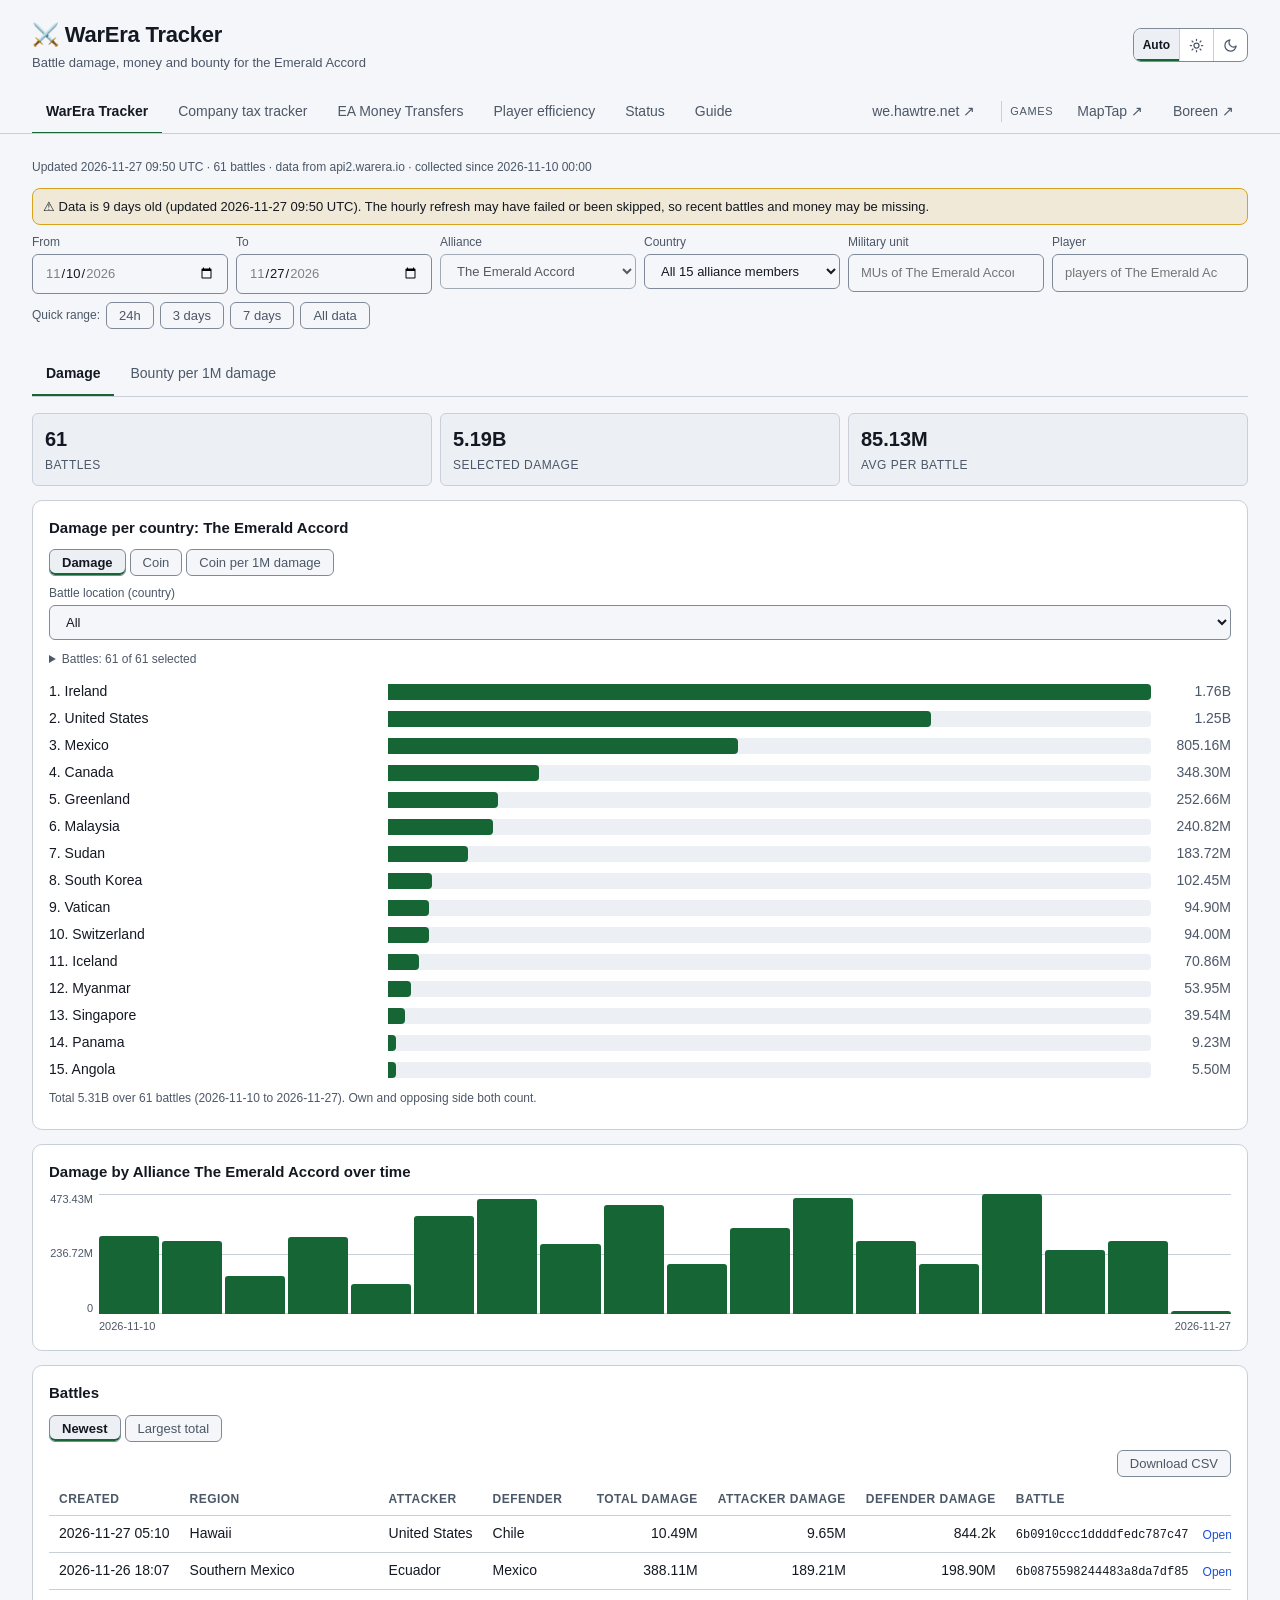
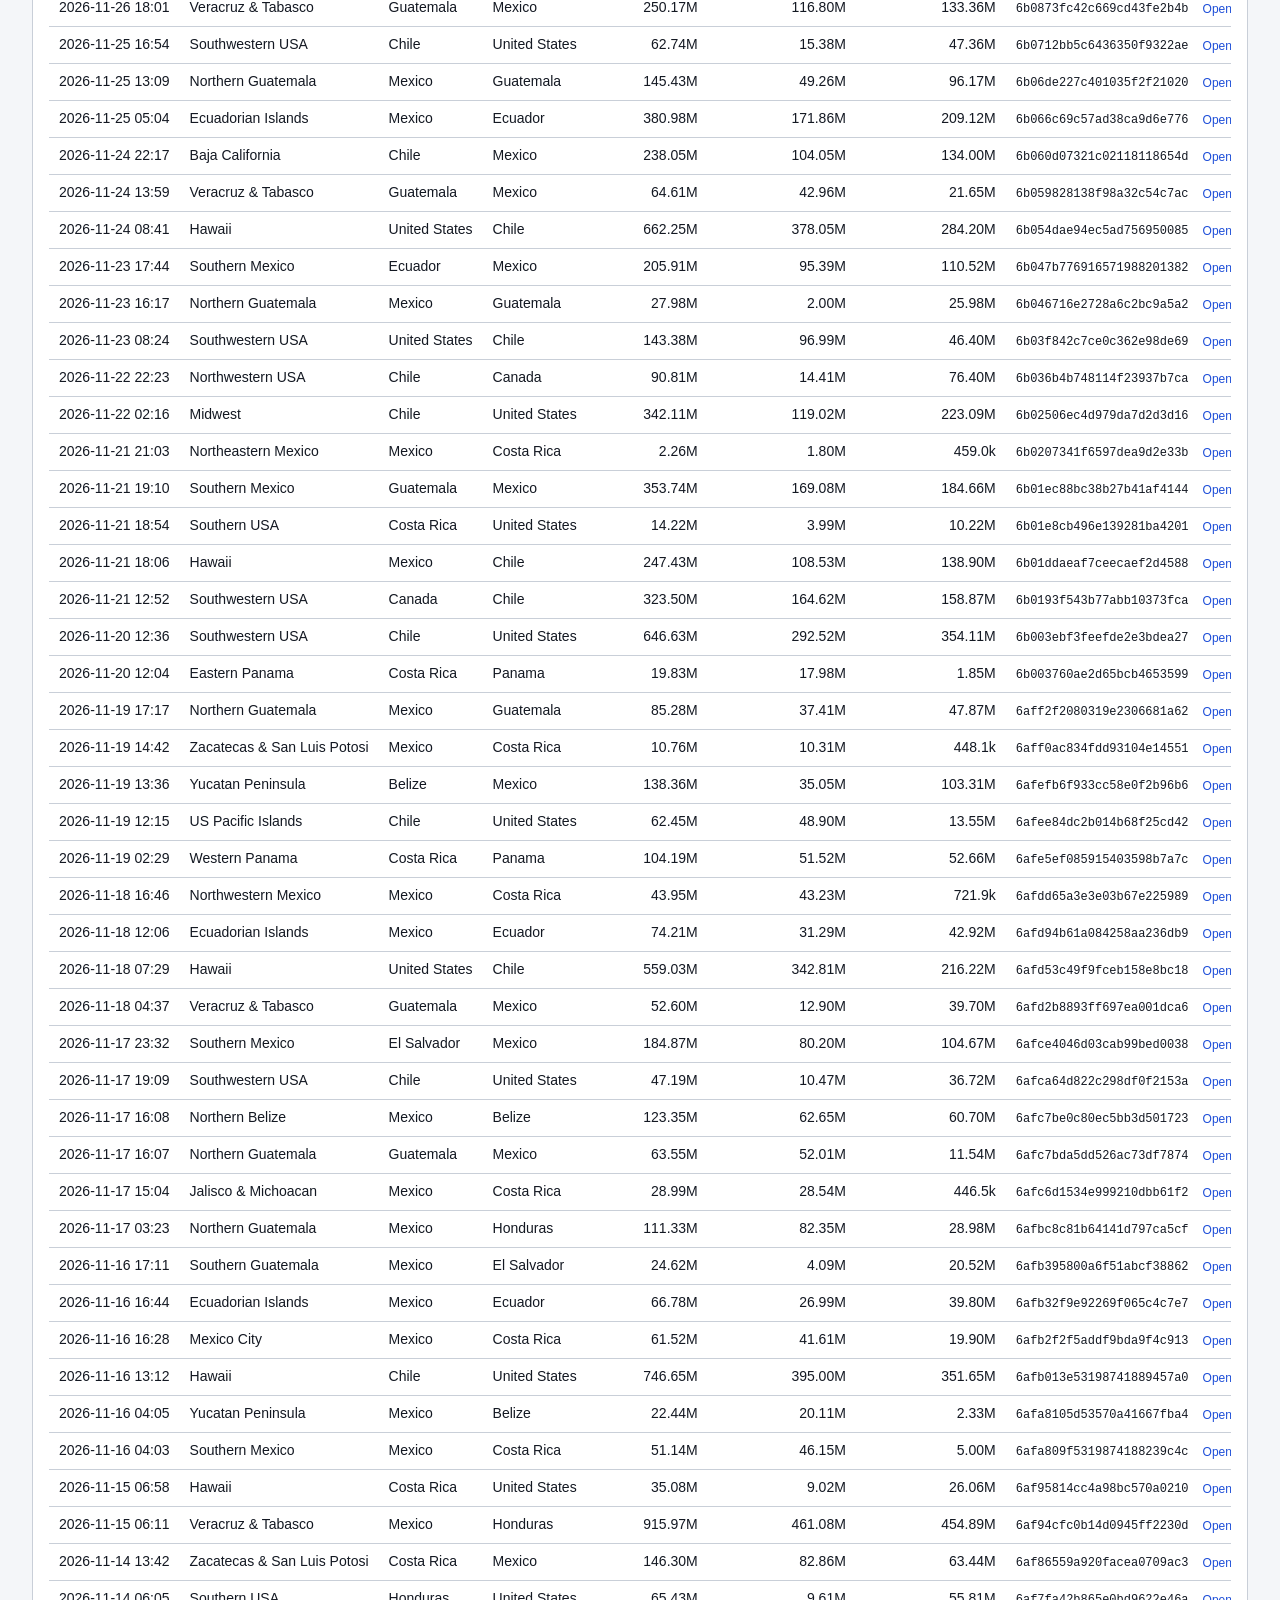
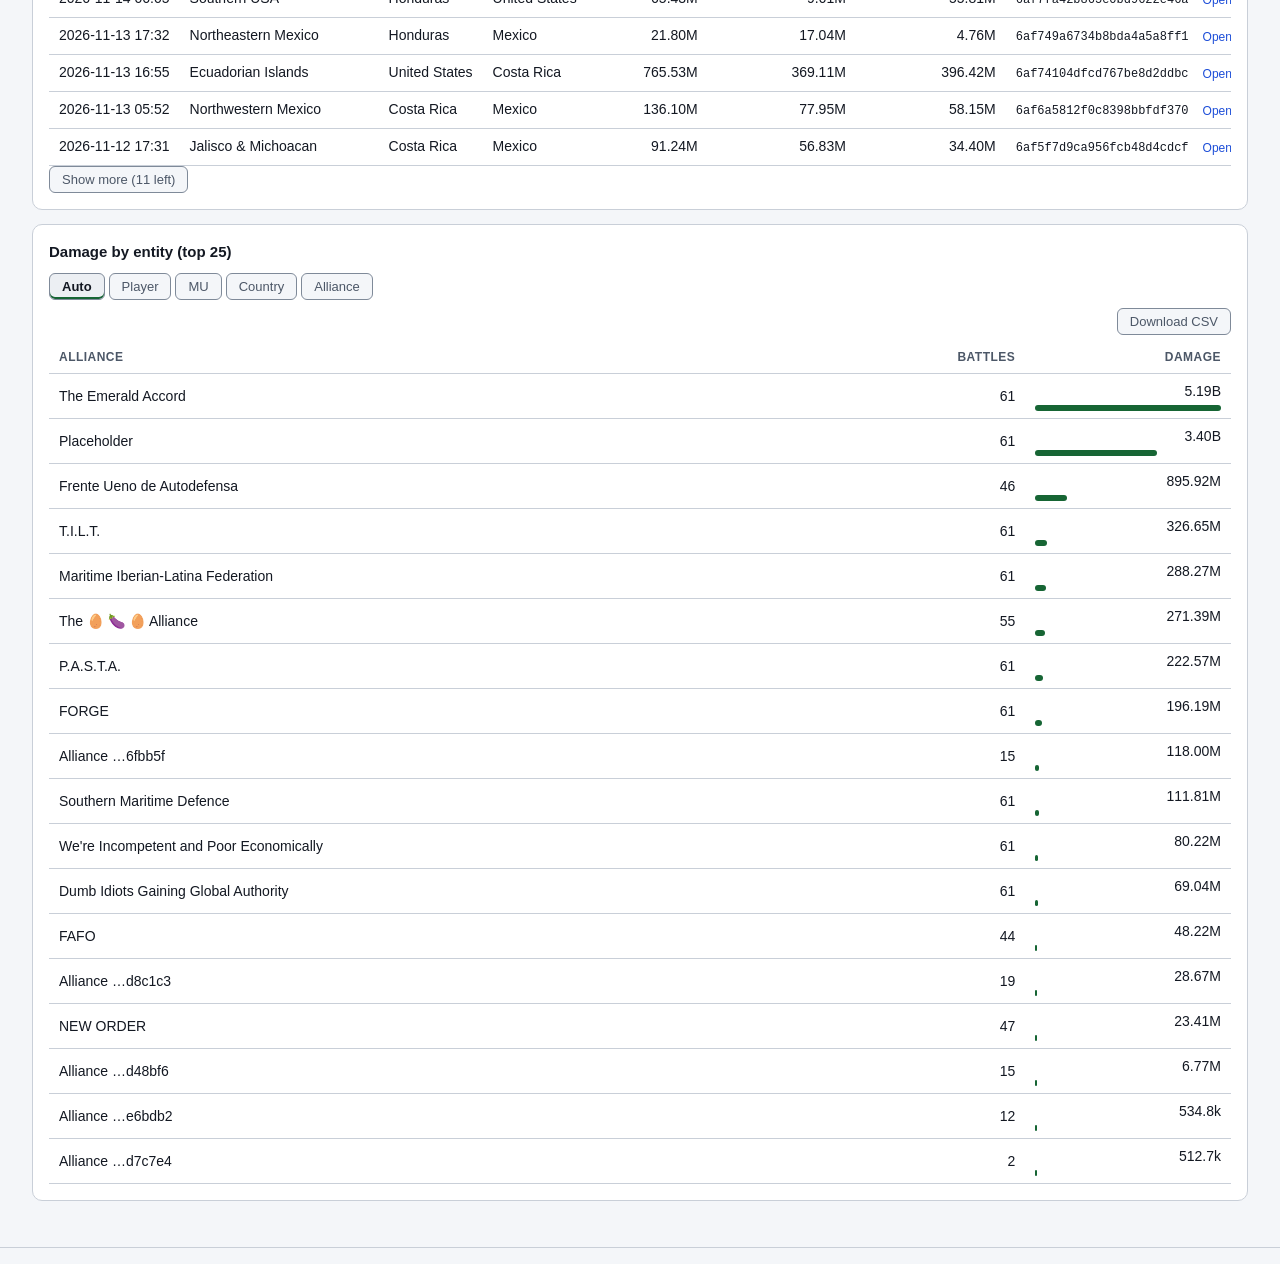
==== commit c5f5e645: "Company tax: region picker and conquered-region core-country share; Games links in menus (1.7.0) The" ====
--- a/site/index.html
+++ b/site/index.html
@@ -20,7 +20,7 @@
       </div>
     </div>
   </div>
-  <nav class="apps" id="apps"><a href="index.html" aria-current="page">WarEra Tracker</a><a href="company.html">Company tax tracker</a><a href="transfers.html">EA Money Transfers</a><a href="efficiency.html">Player efficiency</a><a href="status.html">Status</a><a href="guide.html">Guide</a><a href="ask.html">Ask WarEra</a><a href="https://we.hawtre.net/" target="_blank" rel="noopener noreferrer" class="ext">we.hawtre.net ↗</a></nav>
+  <nav class="apps" id="apps"><a href="index.html" aria-current="page">WarEra Tracker</a><a href="company.html">Company tax tracker</a><a href="transfers.html">EA Money Transfers</a><a href="efficiency.html">Player efficiency</a><a href="status.html">Status</a><a href="guide.html">Guide</a><a href="ask.html">Ask WarEra</a><a href="https://we.hawtre.net/" target="_blank" rel="noopener noreferrer" class="ext">we.hawtre.net ↗</a><span class="navsec" aria-hidden="true">Games</span><a href="https://maptap.gg/" target="_blank" rel="noopener noreferrer" class="game" aria-label="Games: MapTap">MapTap ↗</a><a href="https://boreen.ie/" target="_blank" rel="noopener noreferrer" class="game" aria-label="Games: Boreen">Boreen ↗</a></nav>
 </header>
 <div class="wrap">
   <div class="sub" id="meta">Loading…</div>
--- a/site/theme.css
+++ b/site/theme.css
@@ -40,6 +40,7 @@
 .apps{display:flex;gap:2px;padding:0 32px;overflow-x:auto}
 .apps a{color:var(--muted);padding:10px 14px;border-bottom:2px solid transparent;white-space:nowrap;font-size:14px}
 .apps a.ext{margin-left:auto}
+.apps .navsec{align-self:center;margin-left:10px;padding:2px 8px;border-left:1px solid var(--line,#8884);color:var(--muted);font-size:11px;letter-spacing:.06em;text-transform:uppercase;white-space:nowrap}
 .apps a{transition:color .15s,border-color .15s;margin-bottom:-1px}.apps{-webkit-overflow-scrolling:touch;scrollbar-width:none}.apps::-webkit-scrollbar{display:none}
 .apps a:hover{color:var(--text);text-decoration:none}
 .apps a[aria-current=page]{color:var(--text);font-weight:600;border-bottom-color:var(--accent)}
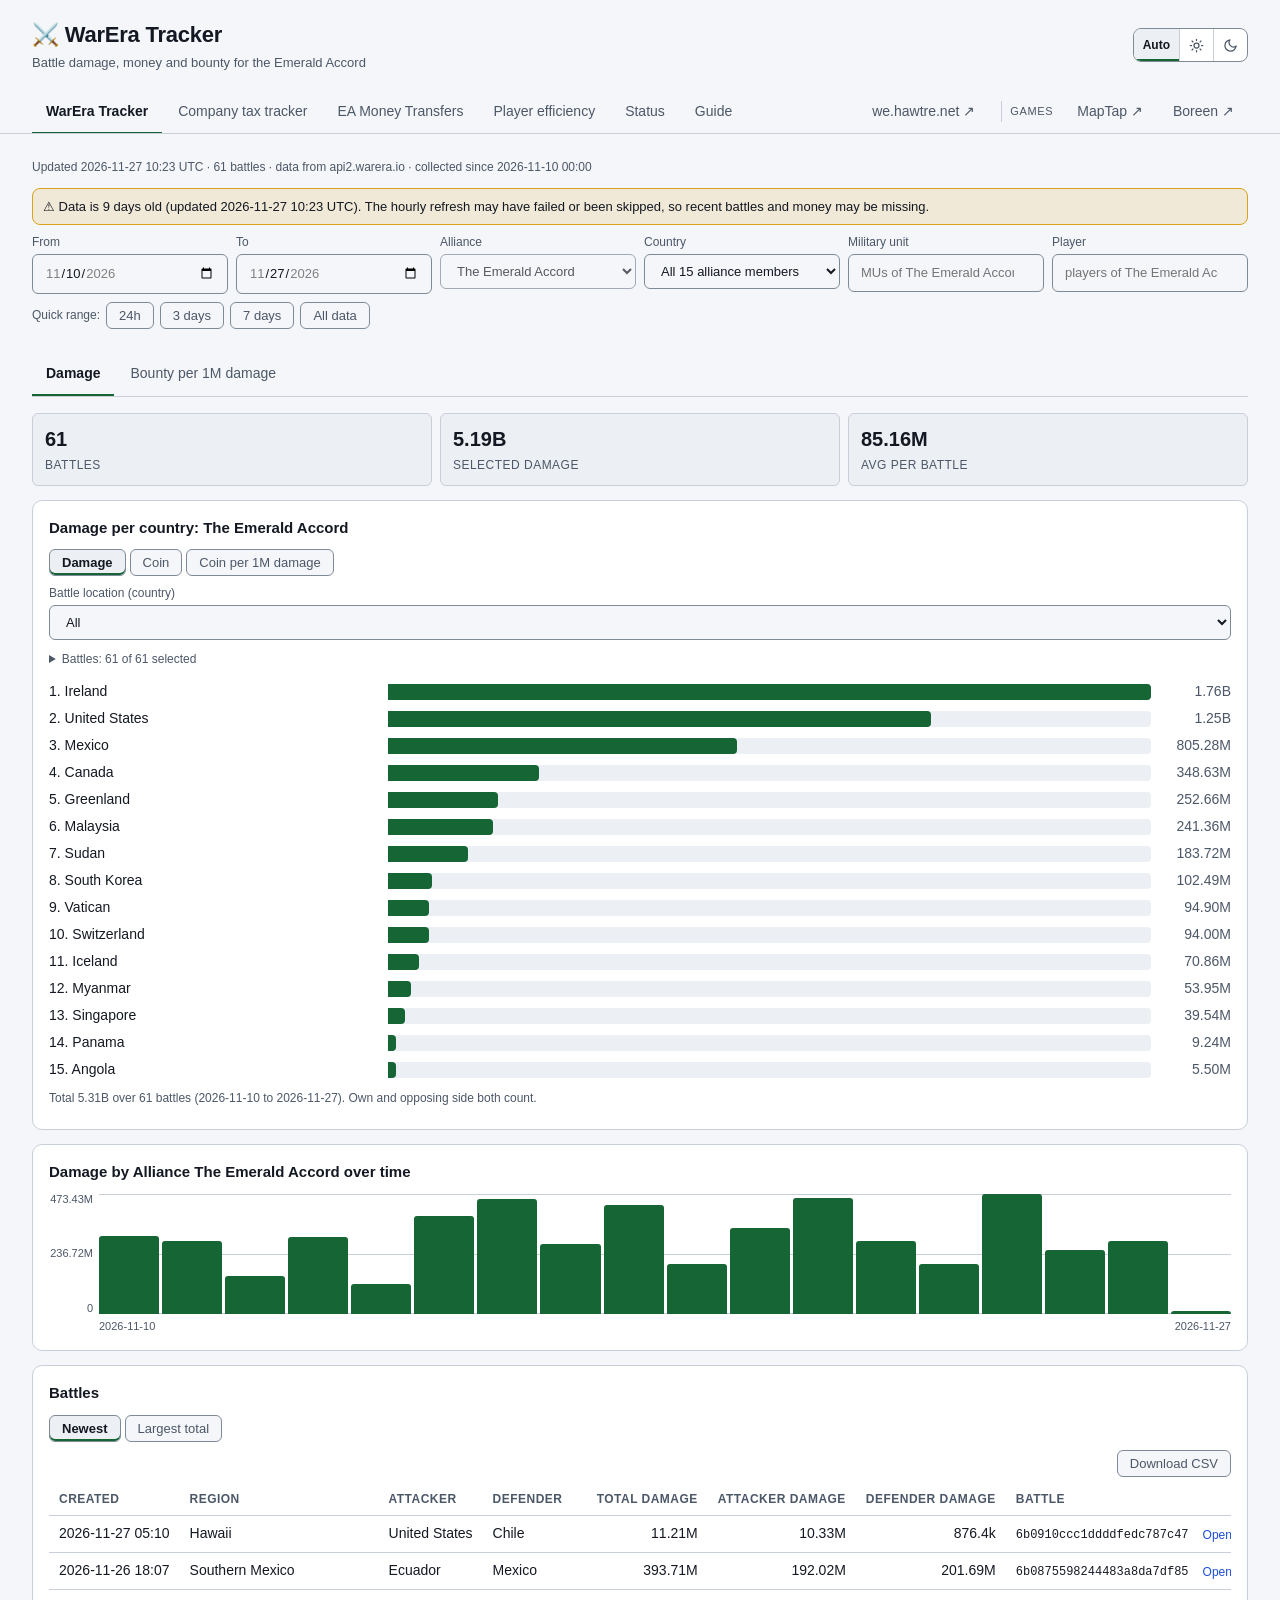
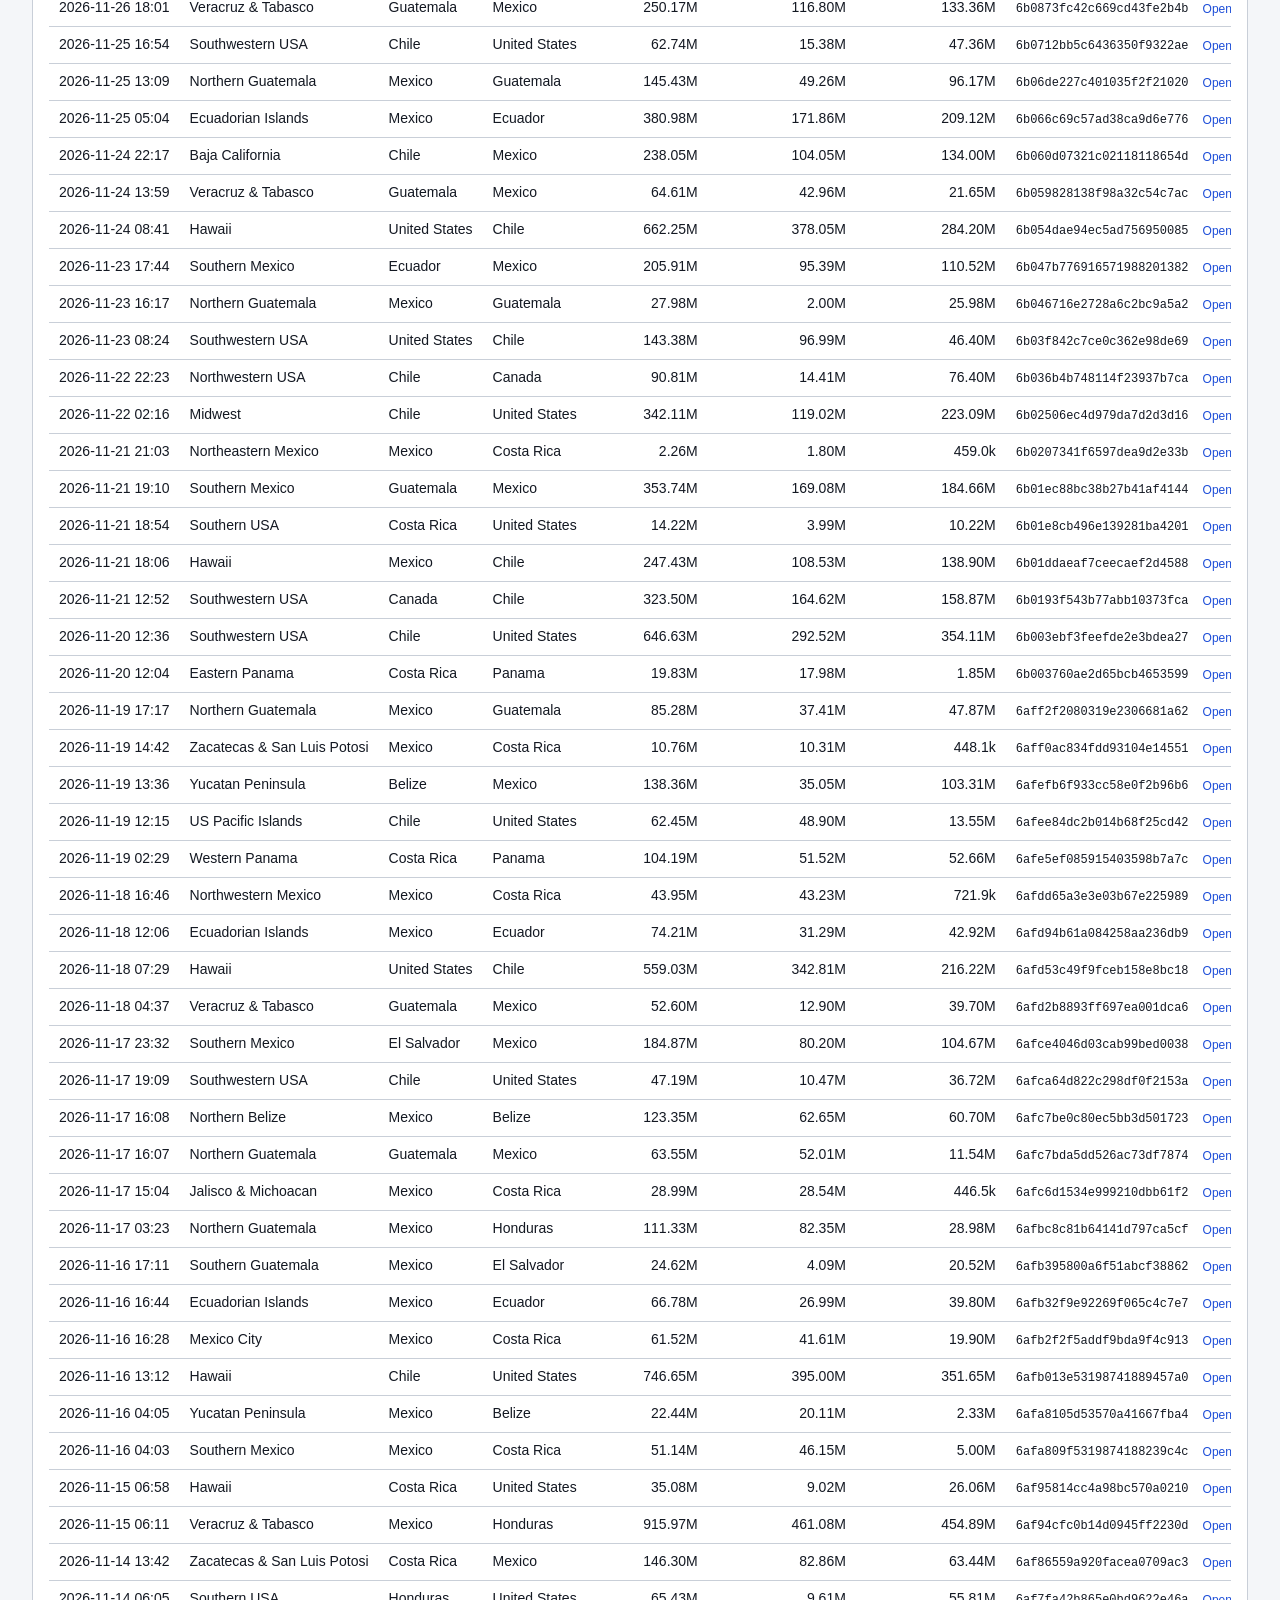
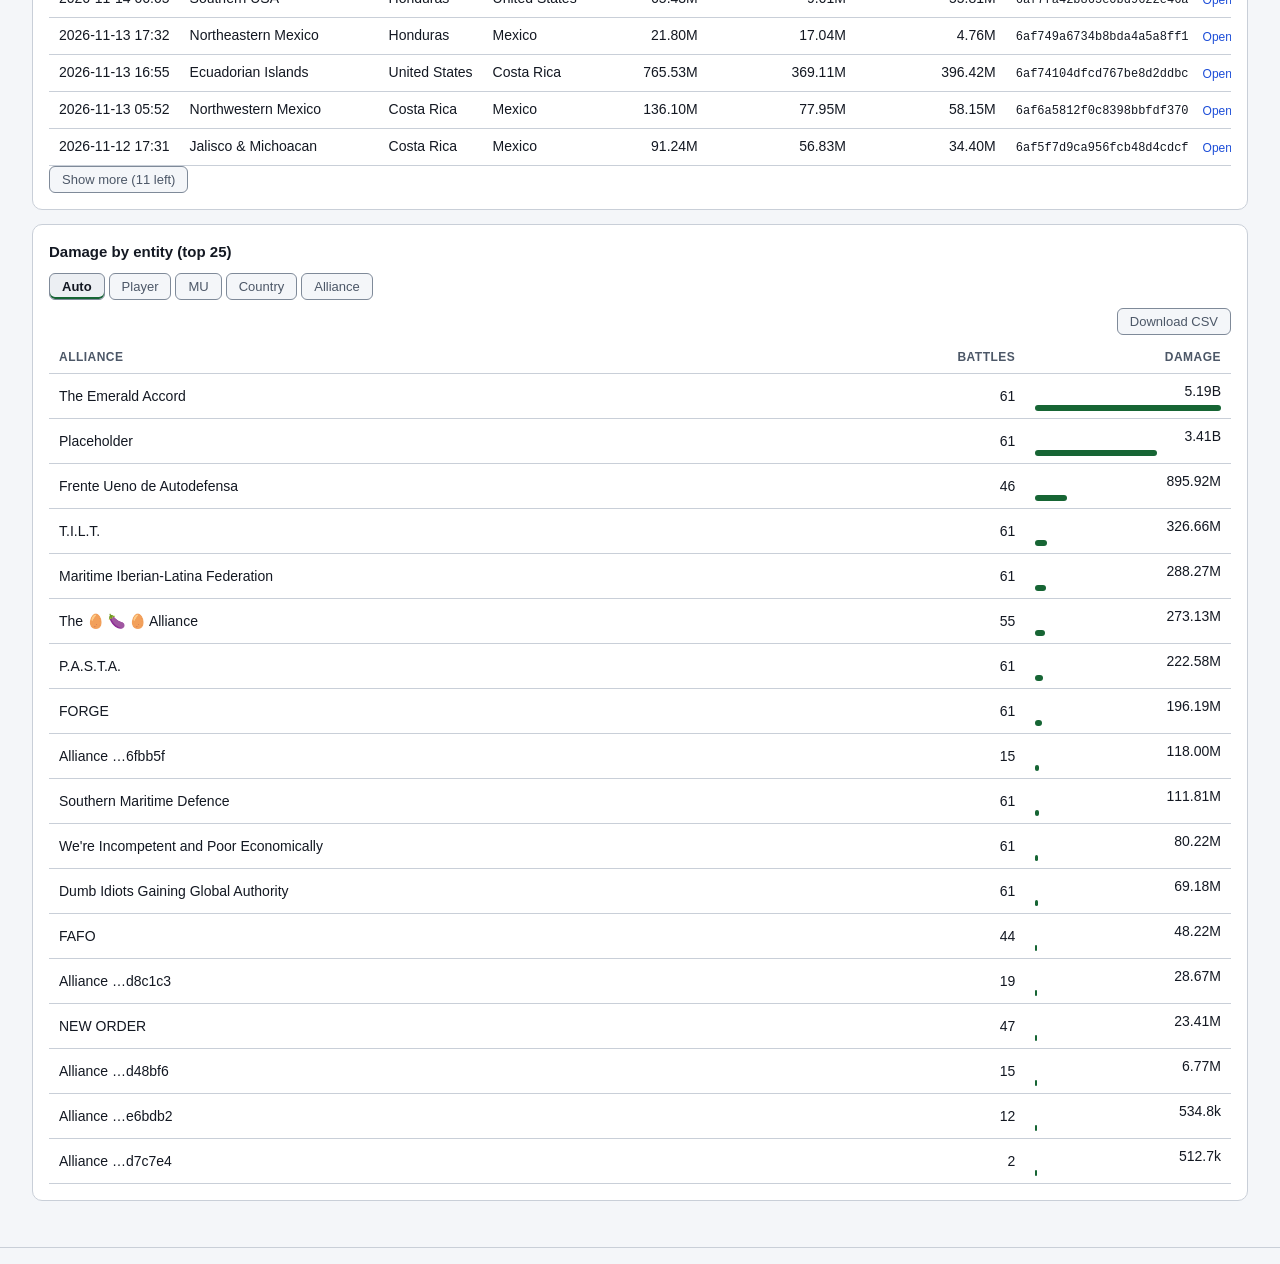
==== commit 71d1cae9: "Footer: WarEra Ireland tools Co-Authored-By: Claude Opus 5.5 <noreply@anthropic.com> Claude-Session:" ====
--- a/site/index.html
+++ b/site/index.html
@@ -384,6 +384,6 @@
 addEventListener("hashchange",function(){var h=(location.hash||"").slice(1);if(D&&TABS.some(function(t){return t[0]===h})){st.tab=h;render()}});
 })();
 </script>
-<footer class="site-foot">Data from the WarEra API (api2.warera.io) · Emerald Accord tools</footer>
+<footer class="site-foot">Data from the WarEra API (api2.warera.io) · WarEra Ireland tools</footer>
 </body>
 </html>
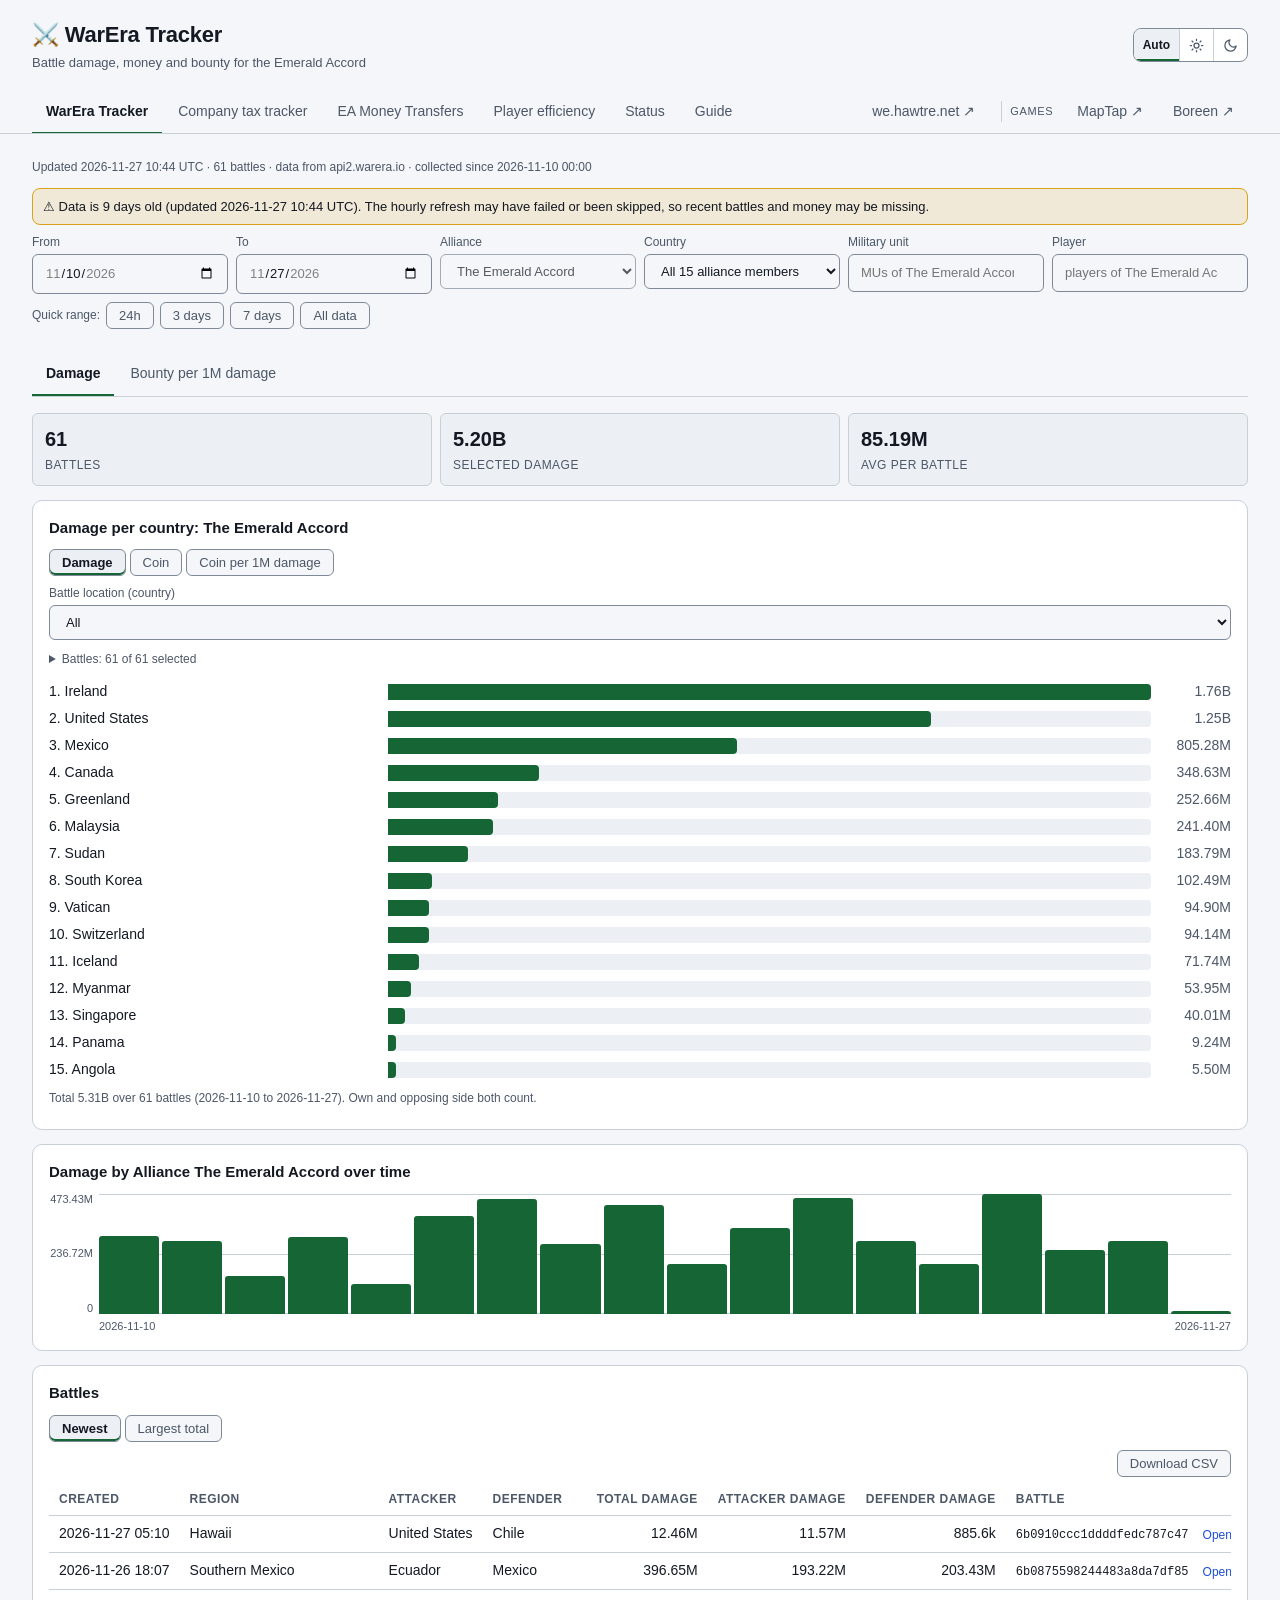
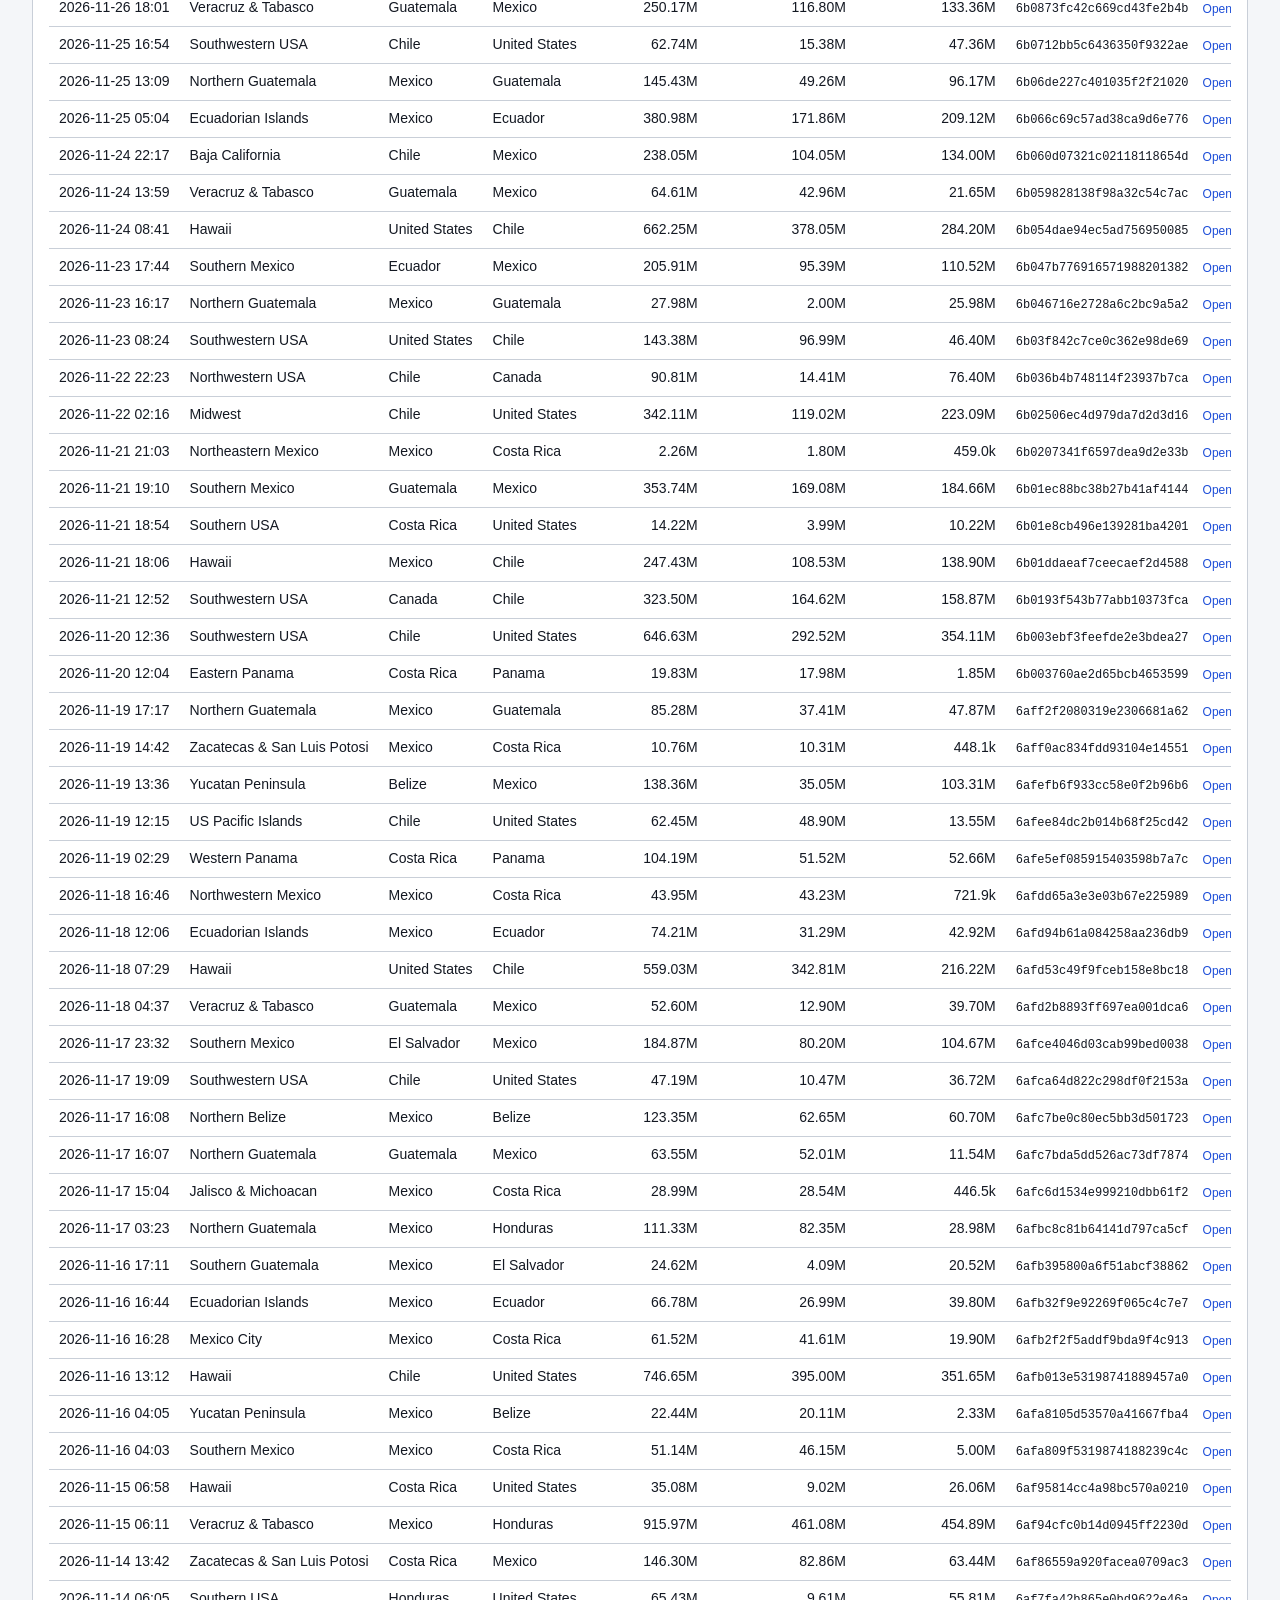
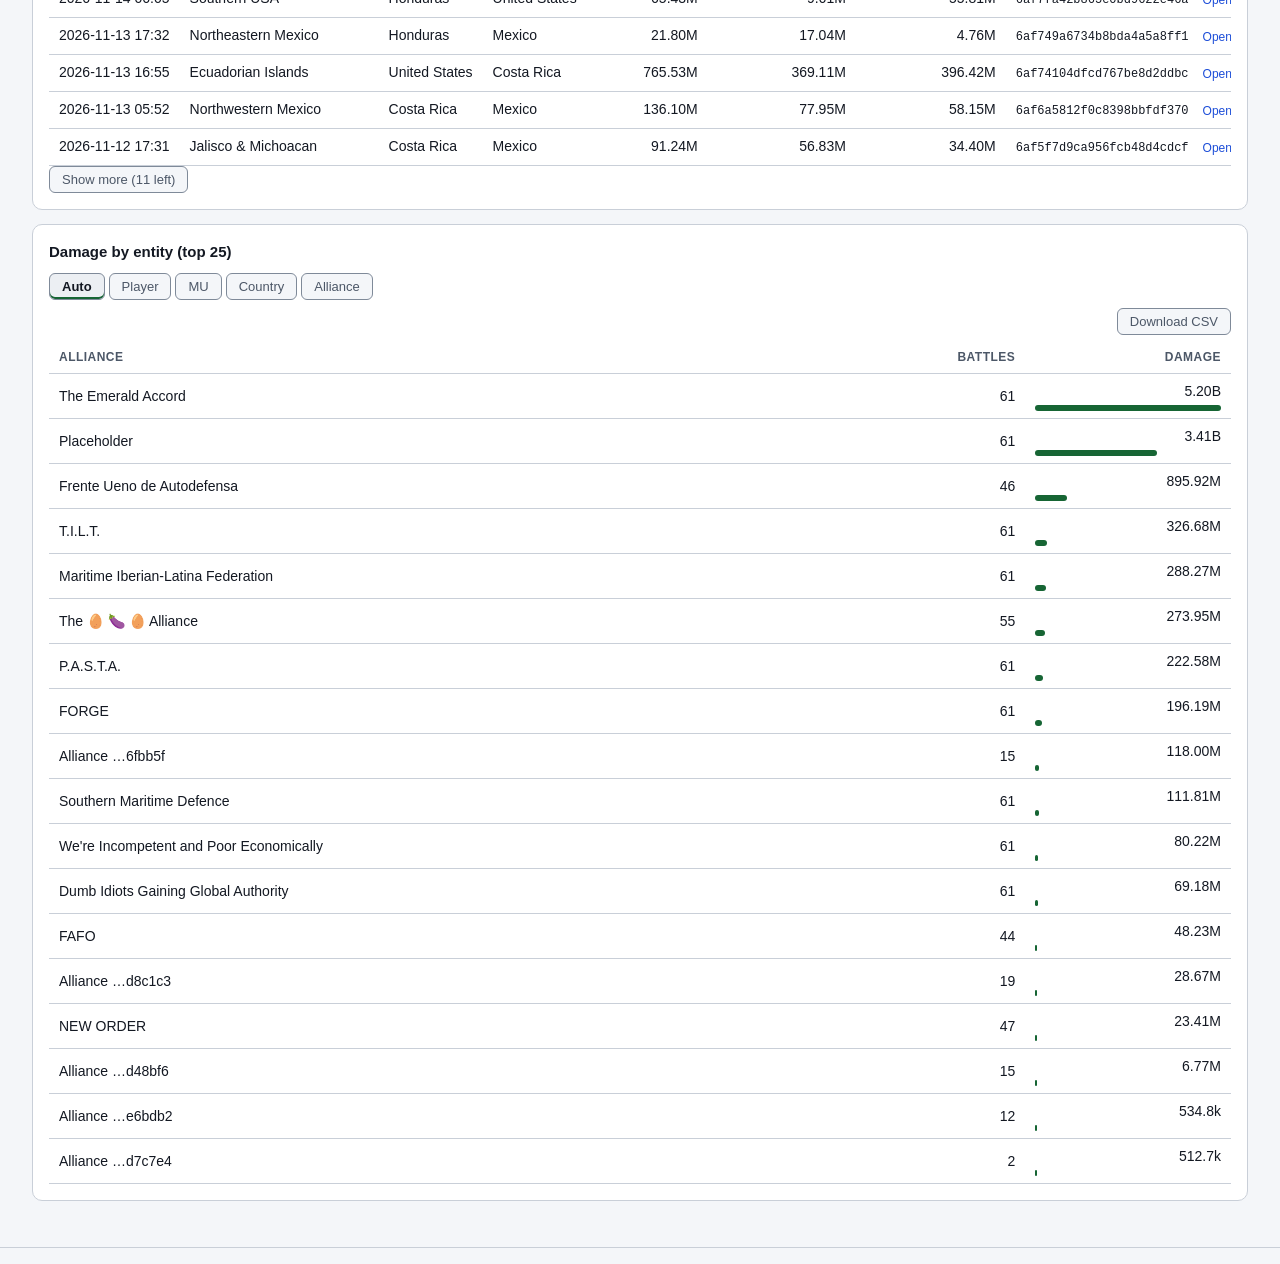
==== commit ddf7b44a: "WarEra Ireland branding, month statement, storage-full check, smaller company data, compact phone ta" ====
--- a/site/index.html
+++ b/site/index.html
@@ -3,7 +3,7 @@
 <head>
 <meta charset="utf-8">
 <meta name="viewport" content="width=device-width, initial-scale=1">
-<title>WarEra Tracker</title>
+<title>WarEra Tracker · WarEra Ireland tools</title>
 <link rel="stylesheet" href="theme.css">
 <script src="theme.js"></script>
 </head>
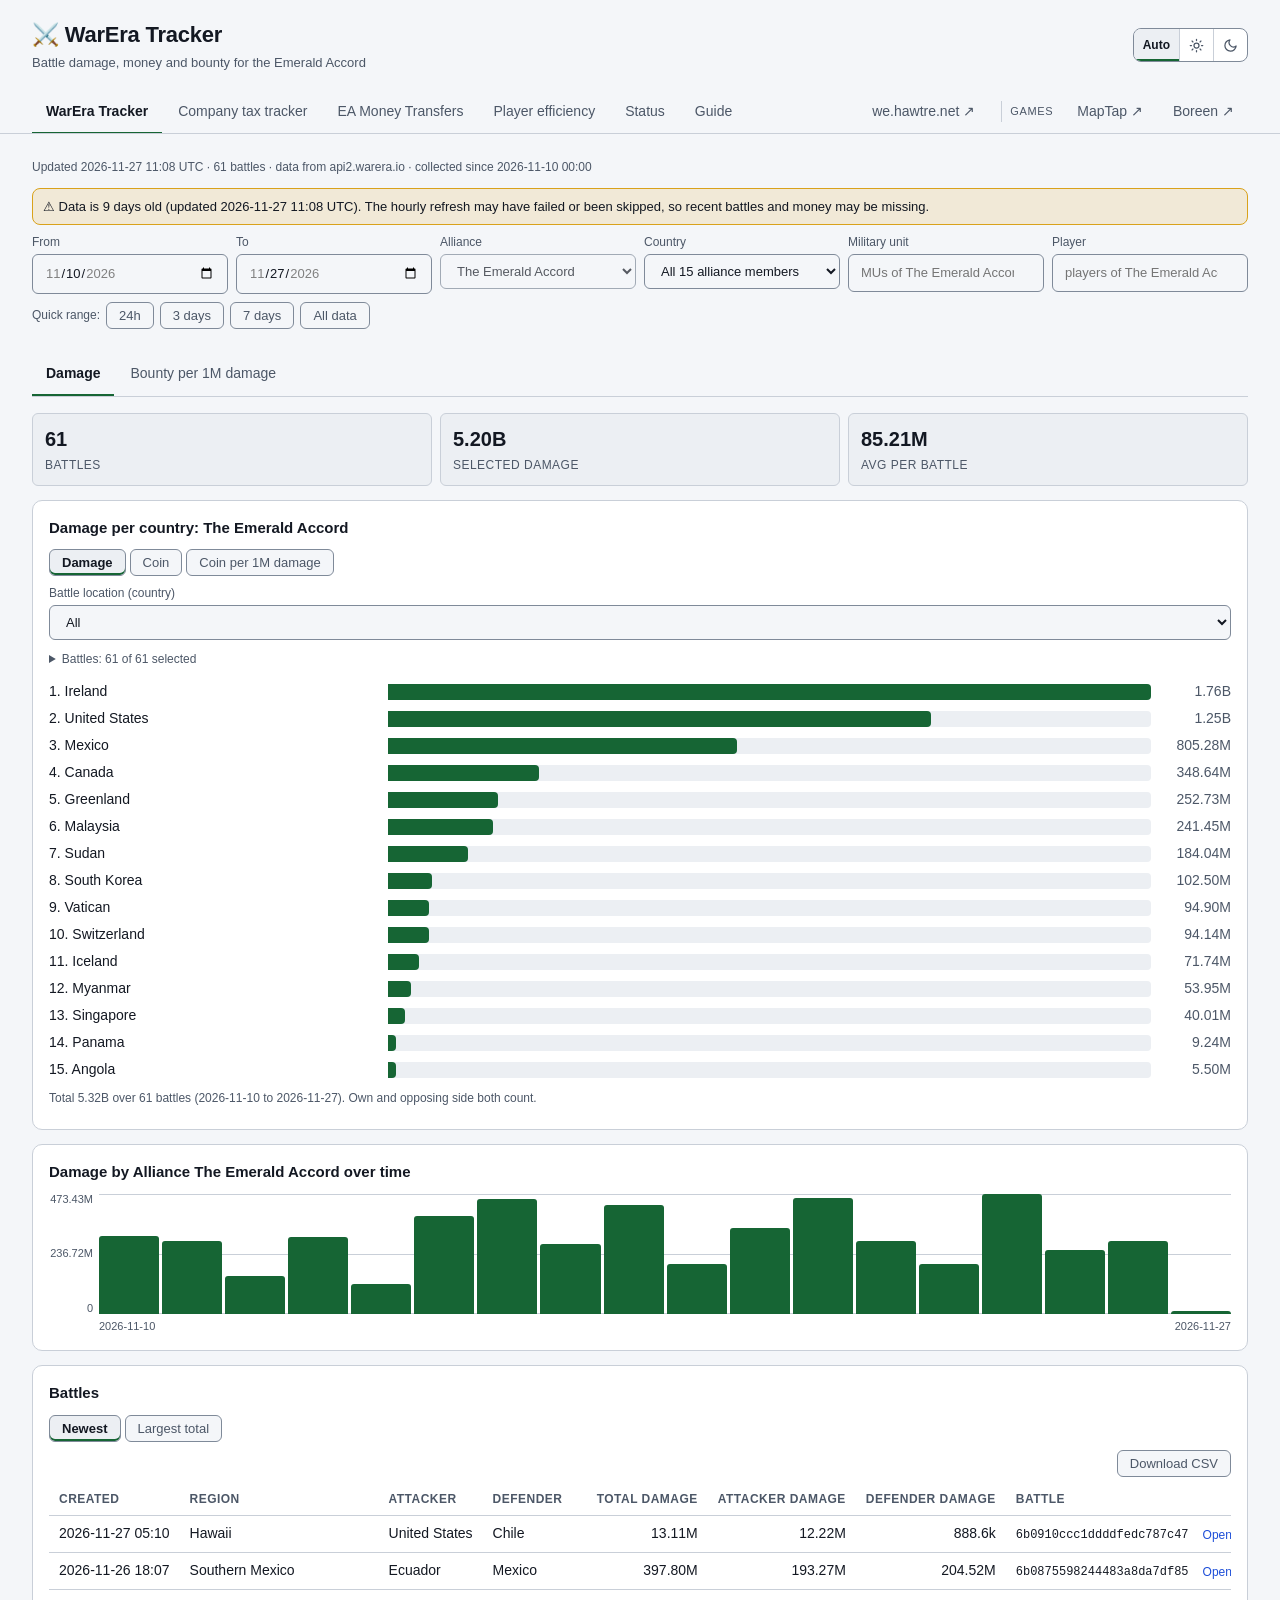
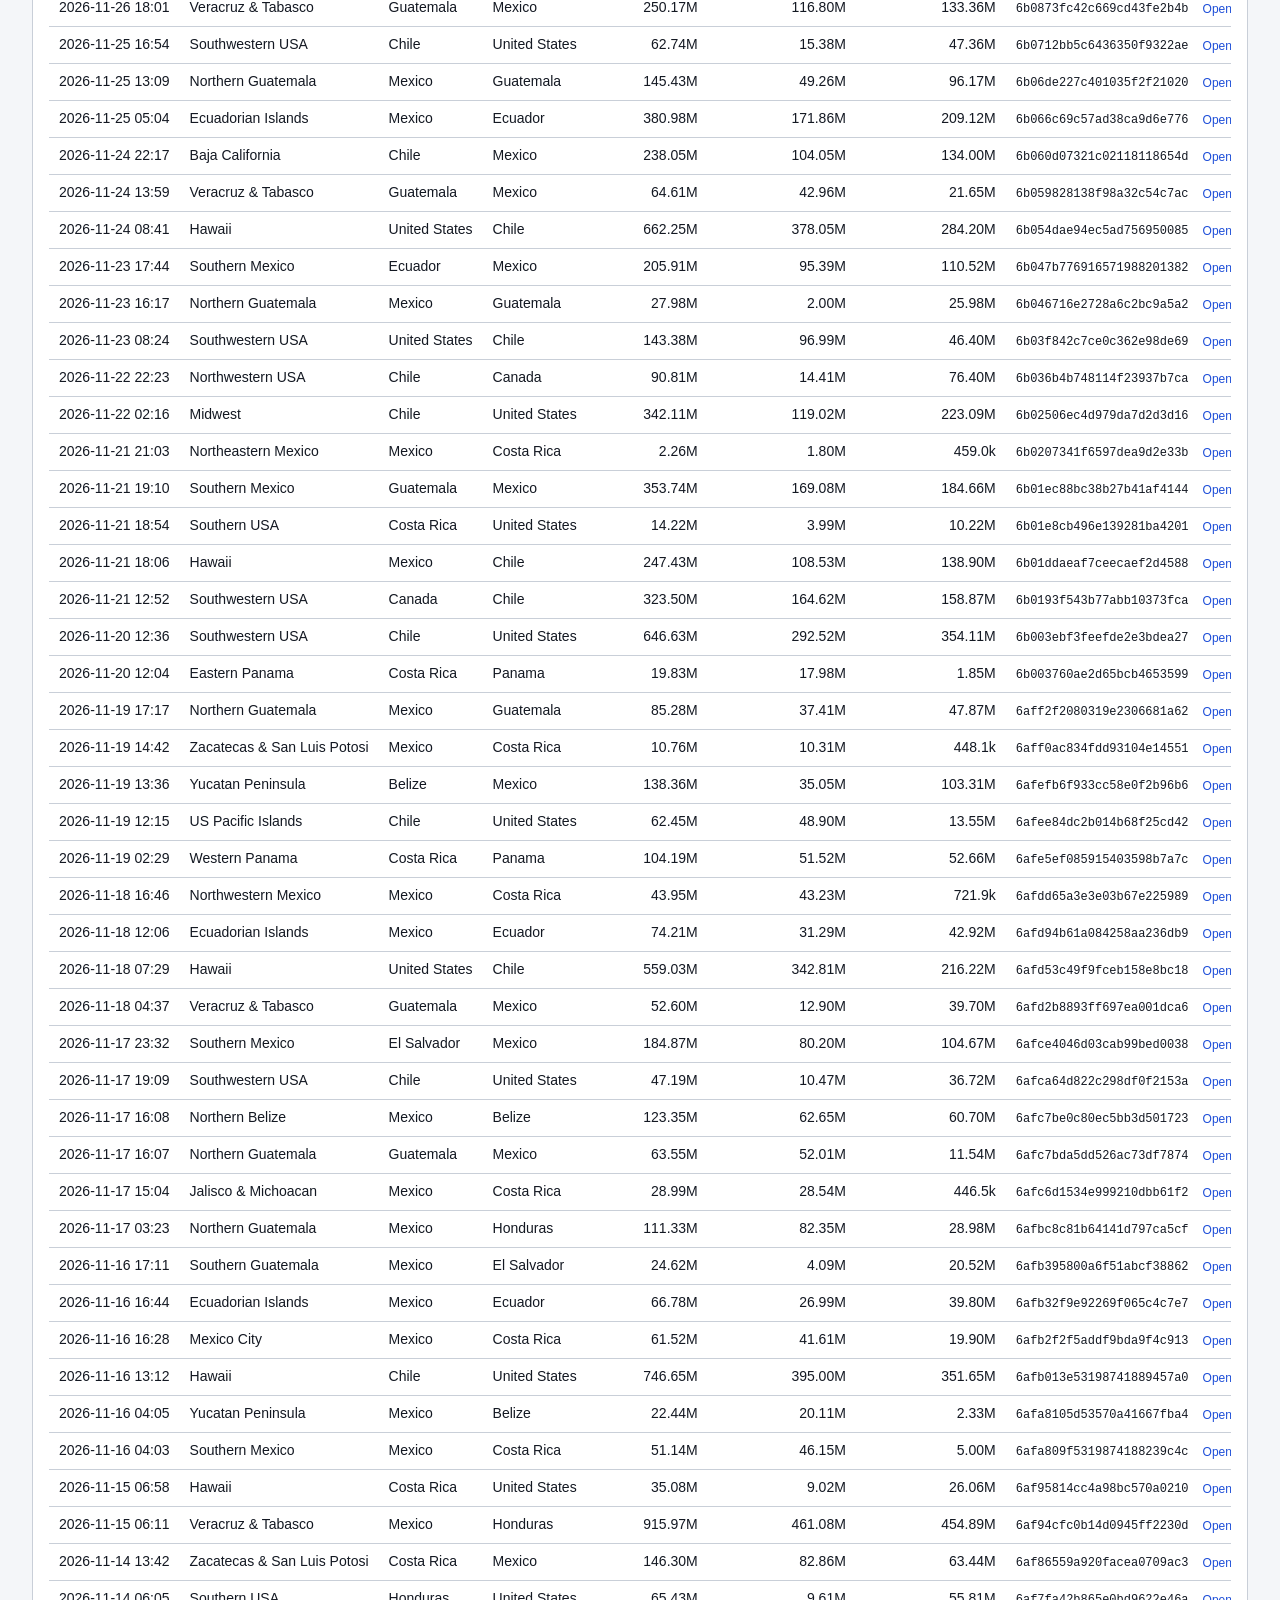
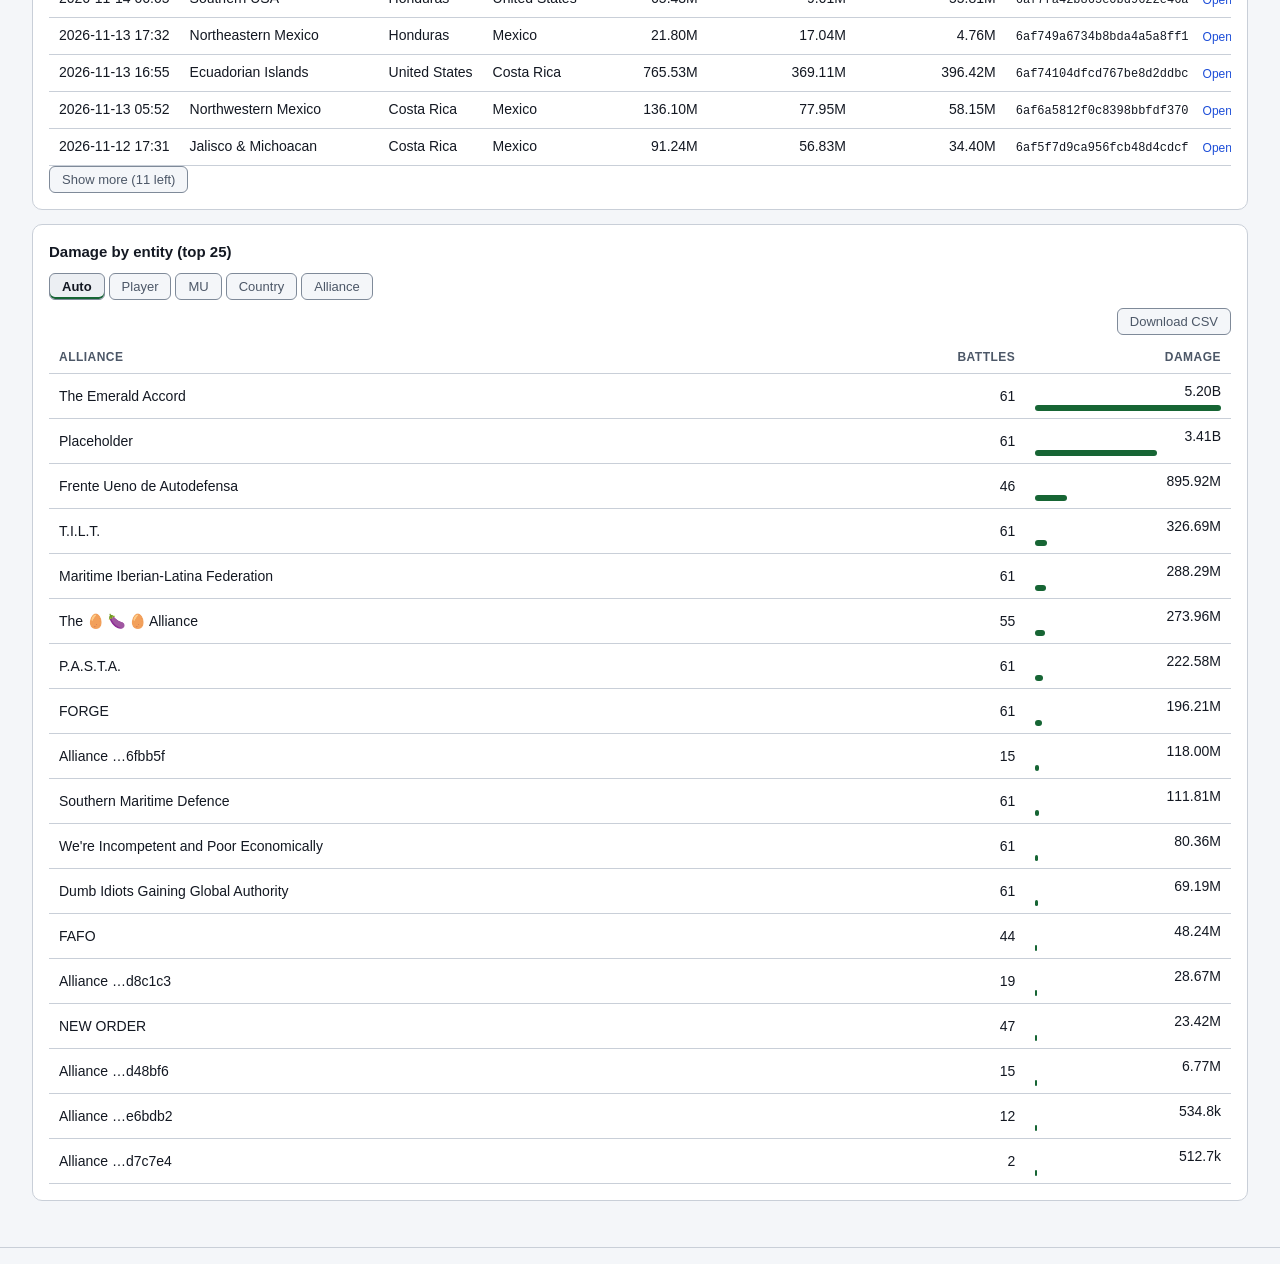
==== commit 910f8048: "Statement preview, month by month, tax rate history, 92-day wage history, week-before in player effi" ====
--- a/site/index.html
+++ b/site/index.html
@@ -43,10 +43,10 @@
 "use strict";
 var D=null,st={tab:"damage",by:"auto",sort:"date",from:"",to:"",alliance:-1,country:-1,mu:-1,user:-1,limit:50,bview:"country",cscope:"any",metric:0,loc:-1,bsel:null,cmp:["","",""],pbat:false,psort:"date"};
 var $=function(i){return document.getElementById(i)};
-function el(tag,attrs,kids){var e=document.createElement(tag);if(attrs)for(var k in attrs){if(k==="text")e.textContent=attrs[k];else if(k==="class")e.className=attrs[k];else e.setAttribute(k,attrs[k])}(kids||[]).forEach(function(c){if(c!=null)e.appendChild(typeof c==="string"?document.createTextNode(c):c)});return e}
+var el=window.weEl;
 var fmt=function(n){var o=new String(fmt0(n));o.raw=n==null?"":Math.round(n*100)/100;return o};
 var fmt0=function(n){if(n==null)return"–";var a=Math.abs(n);if(a>=1e9)return(n/1e9).toFixed(2)+"B";if(a>=1e6)return(n/1e6).toFixed(2)+"M";if(a>=1e4)return(n/1e3).toFixed(1)+"k";return Number(n).toLocaleString(undefined,{maximumFractionDigits:2})};
-var fmtD=function(s){return s?s.slice(0,16).replace("T"," "):"–"};
+var fmtD=window.weFmtD;
 var TYPE={user:"Player",mu:"MU",country:"Country",alliance:"Alliance"};
 function nm(i){if(i<0||i==null)return"–";var e=D.ents[i];return e[2]||(e[0]==="country"?e[1].slice(-6):TYPE[e[0]]+" …"+e[1].slice(-6))}
 function tip(e,t){var x=$("tip");x.textContent=t;x.style.display="block";x.style.left=Math.min(e.clientX+12,innerWidth-230)+"px";x.style.top=(e.clientY+12)+"px"}
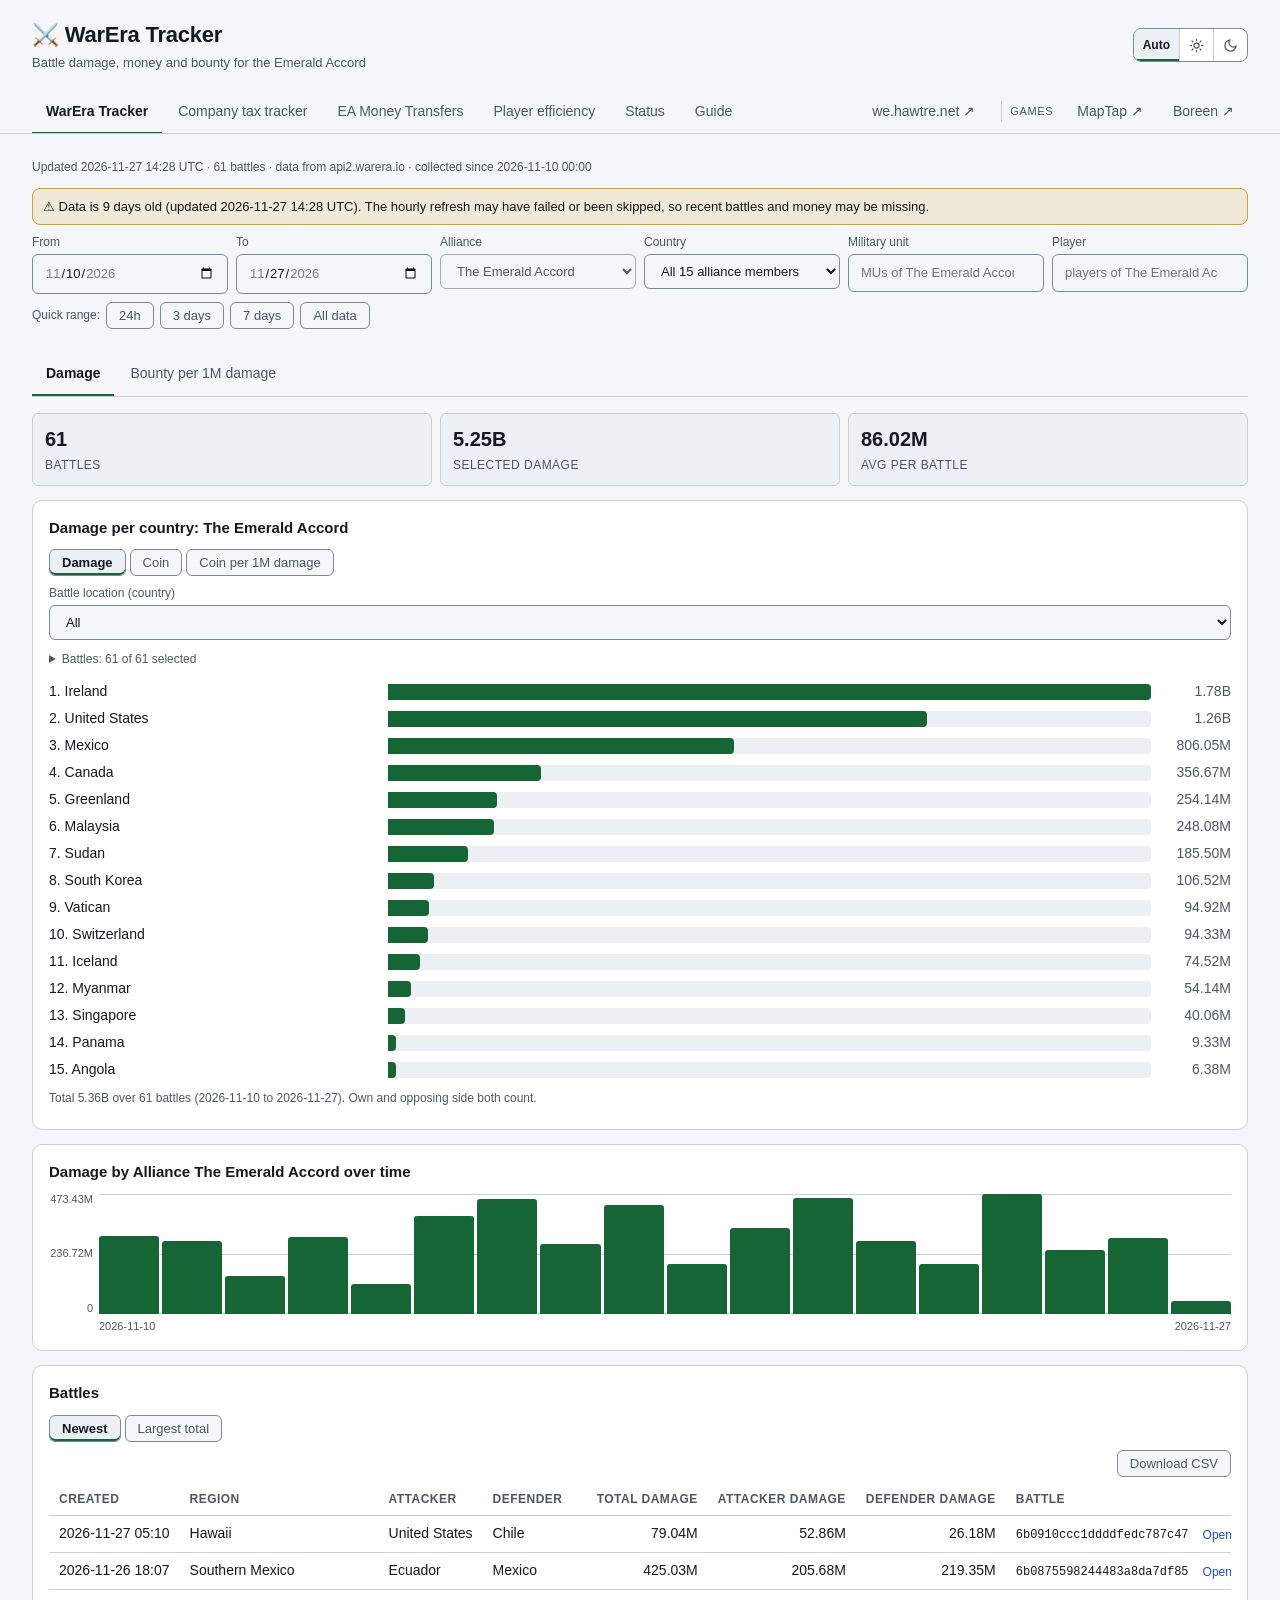
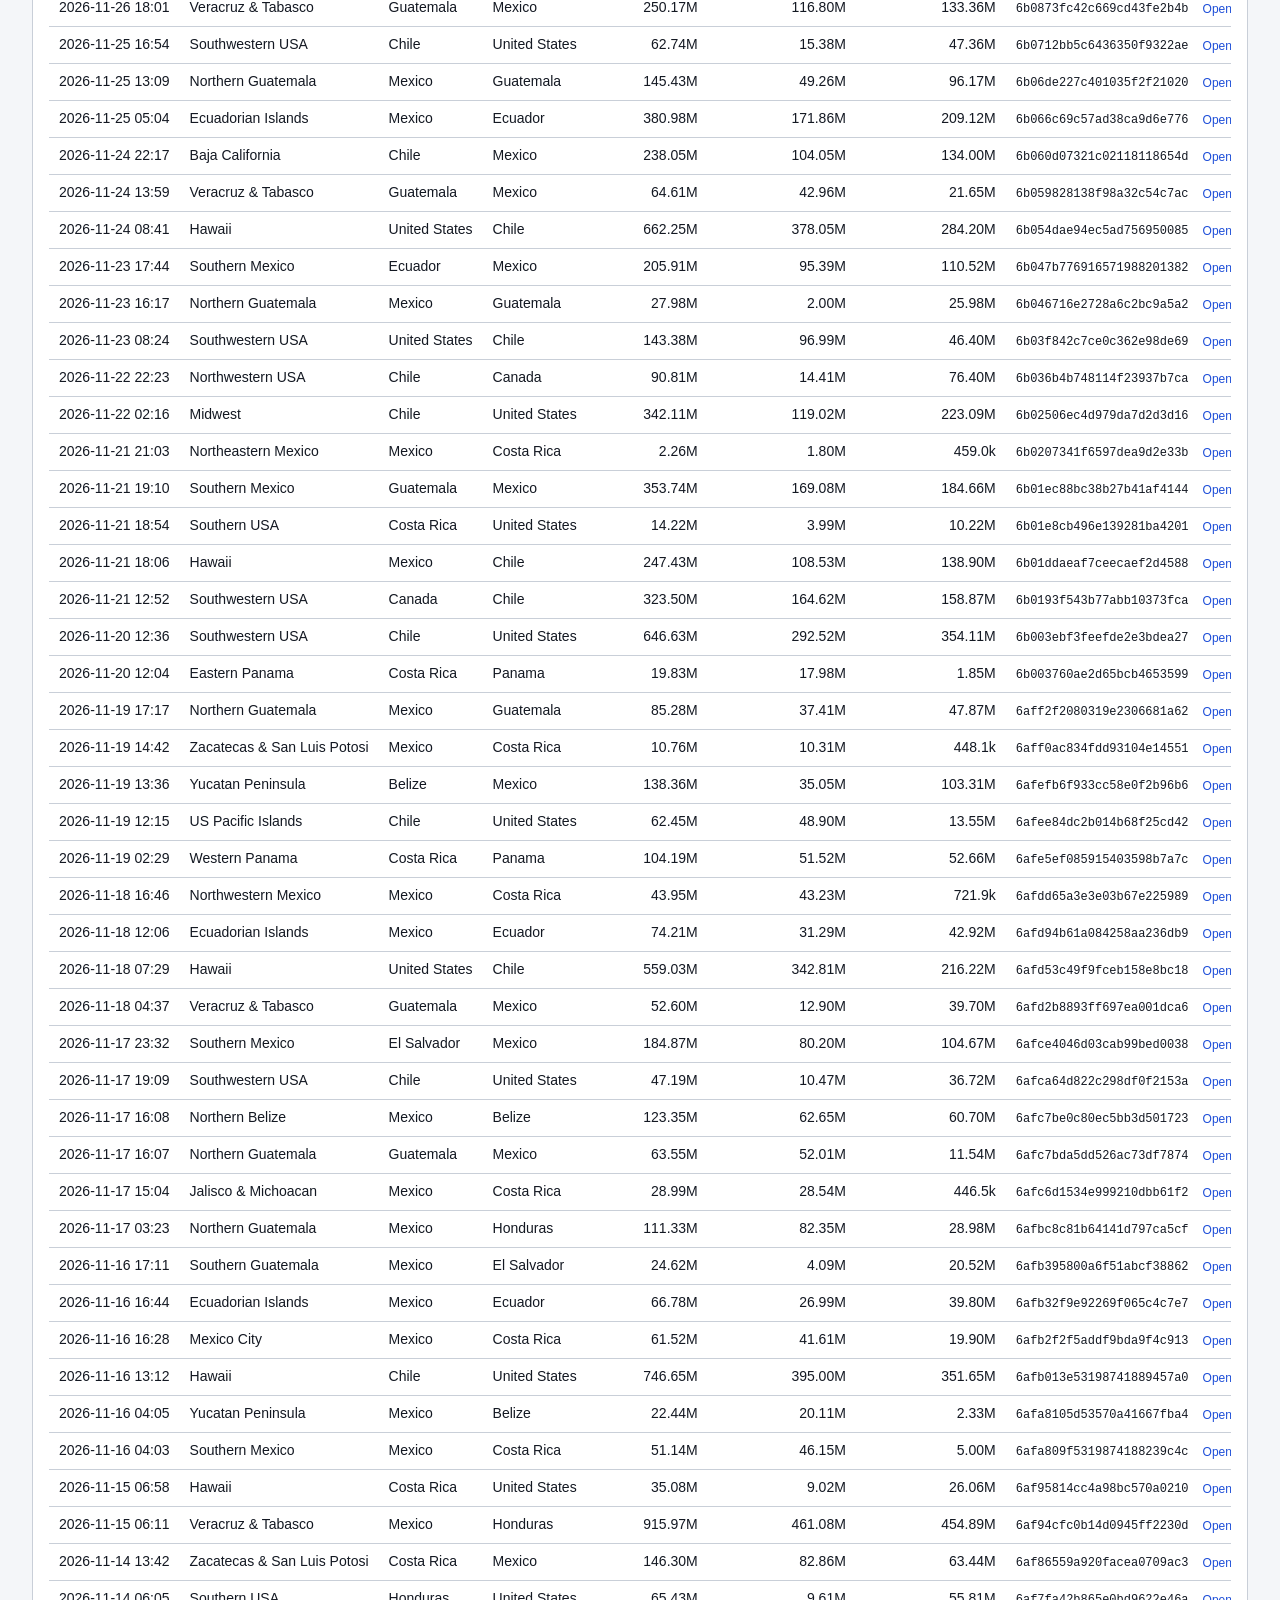
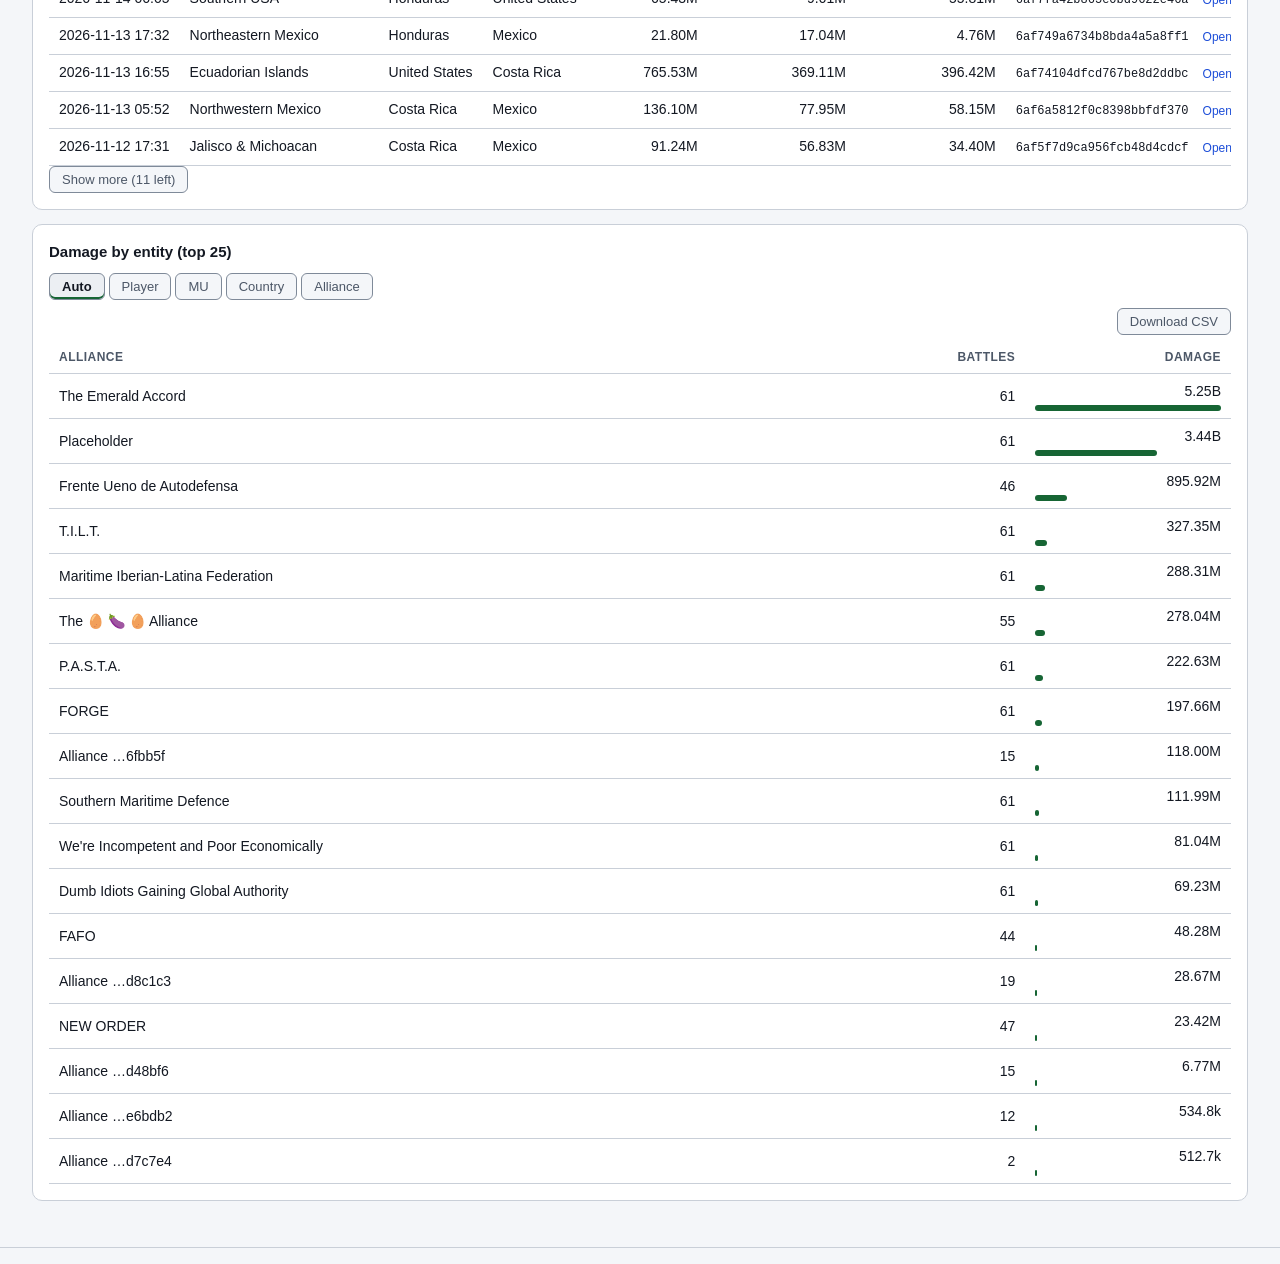
==== commit 1c830993: "2.1.0: stale-data watchdog, schema number and contract, overdue flag, Settings preview Co-Authored-B" ====
--- a/site/index.html
+++ b/site/index.html
@@ -375,7 +375,7 @@
   presets();setRange(0);refreshLists()}
 
 function stale(){window.weStale(D.generated)}
-fetch("data.json").then(function(r){return r.json()}).then(function(d){
+fetch("data.json").then(function(r){return r.json()}).then(function(d){window.weSchema(d);
   D=d;D.stats=weStats(D);build();fillFilters();stale();
   var h=(location.hash||"").slice(1);if(TABS.some(function(t){return t[0]===h}))st.tab=h;
   $("meta").textContent="Updated "+fmtD(D.generated)+" UTC · "+D.battles.length+" battles · data from api2.warera.io · collected since "+fmtD(D.since);
--- a/site/theme.css
+++ b/site/theme.css
@@ -53,6 +53,9 @@
 .filters{display:grid;grid-template-columns:repeat(auto-fit,minmax(150px,1fr));gap:8px;margin-bottom:8px}
 .filters label{display:flex;flex-direction:column;font-size:12px;color:var(--muted);gap:3px;min-width:0}
 input,select,textarea,button{font-family:inherit}
+.filters label.chk{flex-direction:row;align-items:center;gap:8px;font-size:13px;color:var(--text);align-self:end;padding-bottom:9px;cursor:pointer}
+.filters label.chk input{width:auto;margin:0}
+.filters label[hidden]{display:none}
 .filters select,.filters input,textarea{font:inherit;font-size:13px;color:var(--text);background:var(--bg);border:1px solid var(--border-strong);border-radius:6px;padding:8px 12px;min-width:0;width:100%}
 .filters select:disabled{opacity:.7;cursor:not-allowed}
 input:focus,select:focus,textarea:focus{border-color:var(--focus)}
@@ -169,3 +172,8 @@
 .guide p,.guide li,.guide dd{line-height:1.5}.guide ul{padding-left:20px;margin:6px 0}.guide li{margin:4px 0}.guide h3{margin:14px 0 4px;font-size:15px}
 .toc{columns:2;column-gap:24px}@media (max-width:640px){.toc{columns:1}}.gloss dt{font-weight:600;margin-top:8px}.gloss dd{margin:2px 0 0}
 .guide .card{scroll-margin-top:12px}
+
+/* folded detail on the tax tracker */
+details.more{margin:12px 0}details.more>summary{cursor:pointer;padding:12px 14px;border:1px solid var(--border);border-radius:10px;background:var(--panel);color:var(--text);font-weight:600;list-style:none}
+details.more>summary::-webkit-details-marker{display:none}details.more>summary::before{content:"▸ ";color:var(--muted)}details.more[open]>summary::before{content:"▾ "}
+details.more[open]>summary{margin-bottom:12px}
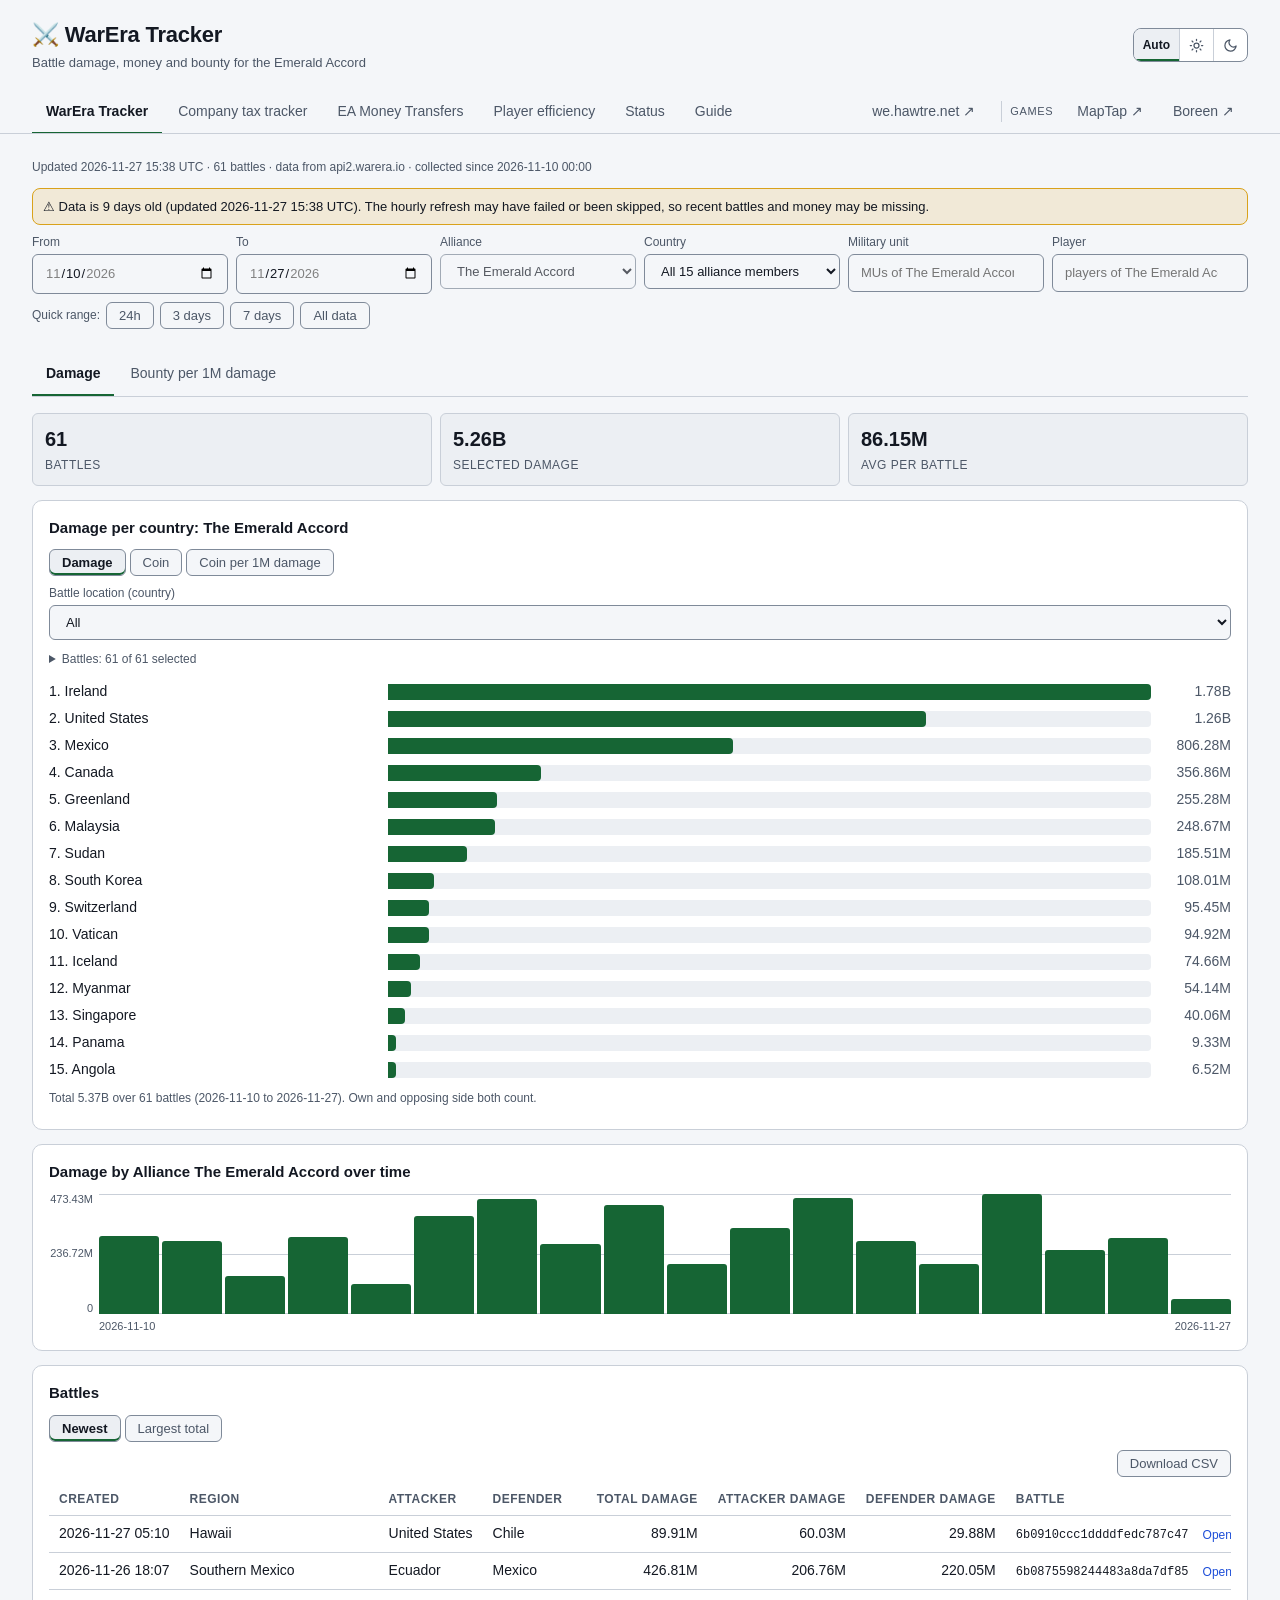
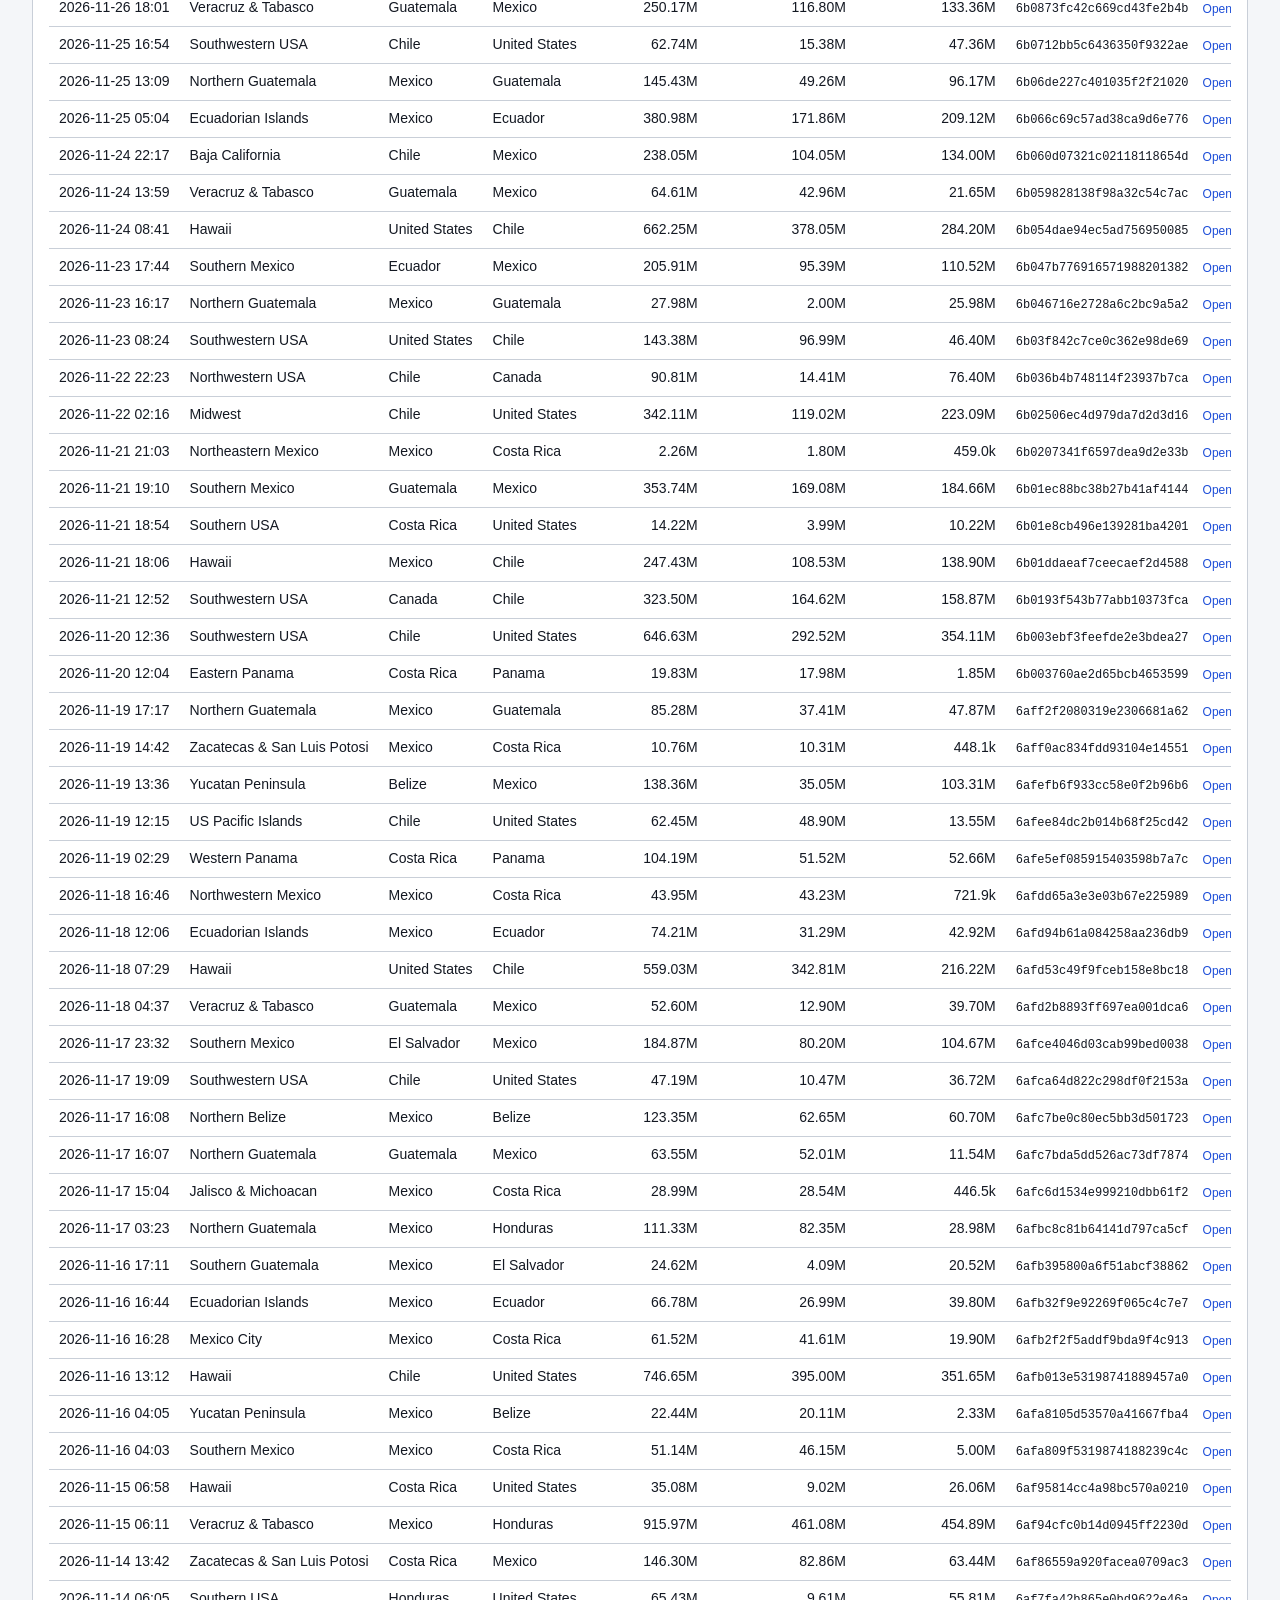
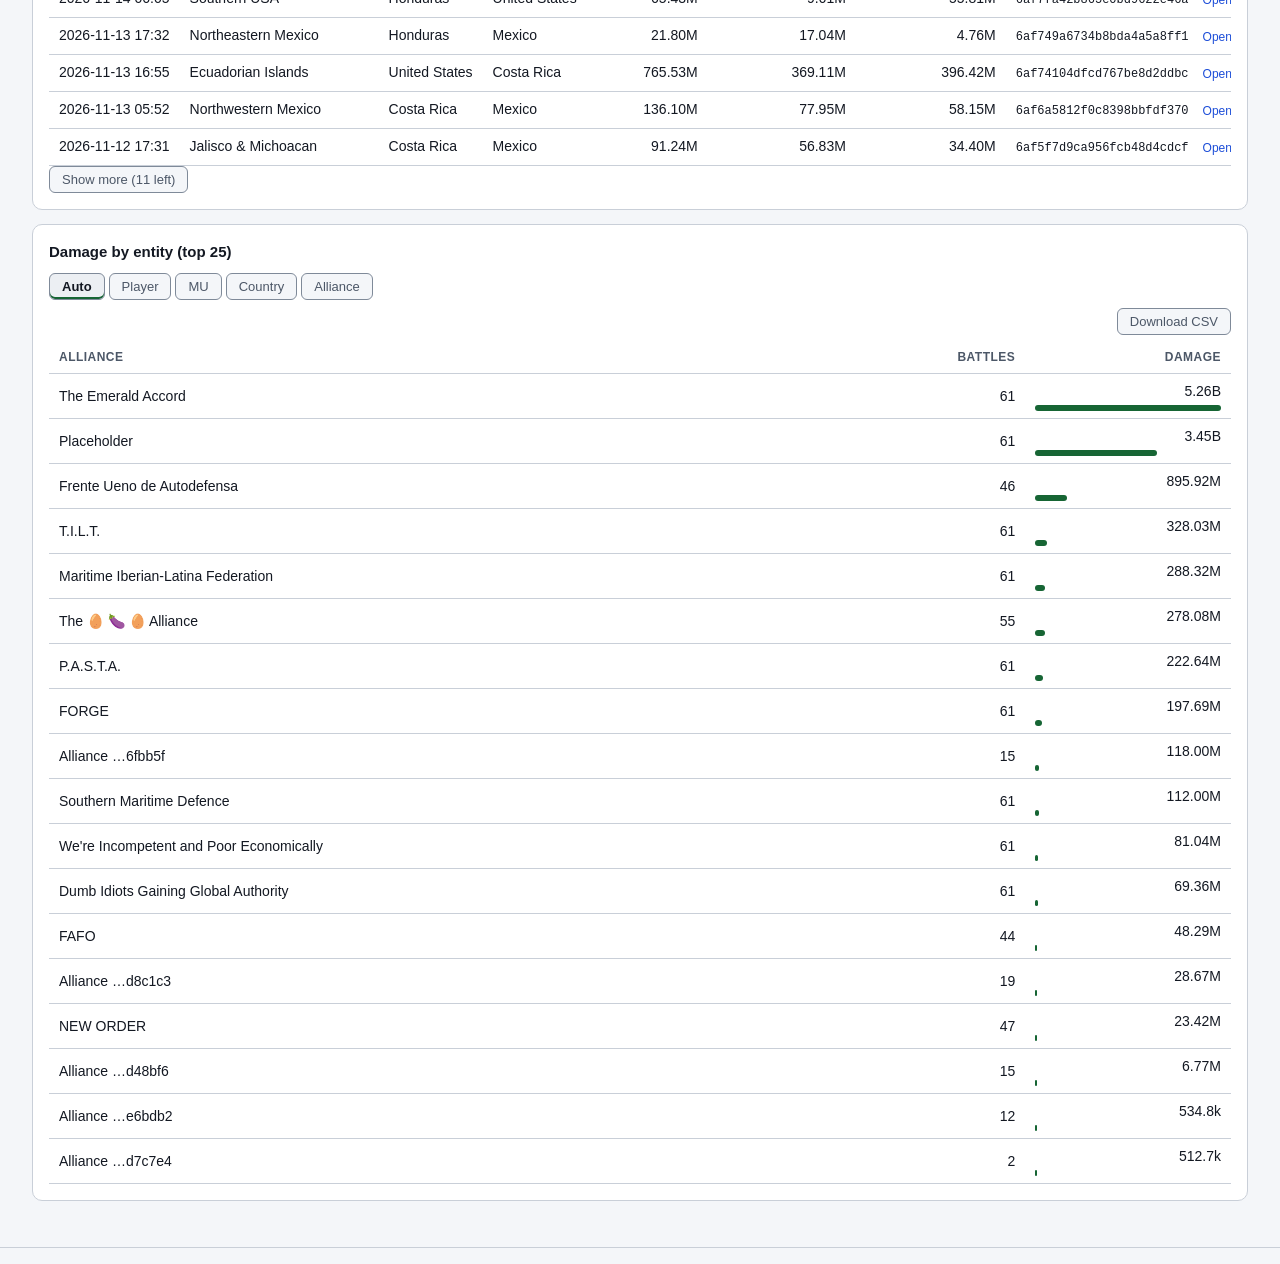
==== commit 9671248d: "2.2.0: battle and donor data in their own files, Status last-7-days card Co-Authored-By: Claude Sonn" ====
--- a/site/index.html
+++ b/site/index.html
@@ -375,7 +375,7 @@
   presets();setRange(0);refreshLists()}
 
 function stale(){window.weStale(D.generated)}
-fetch("data.json").then(function(r){return r.json()}).then(function(d){window.weSchema(d);
+fetch("data.json").then(function(r){return r.json()}).then(async function(d){window.weSchema(d);await weLoad(d,"battle-data.json",["statsP"]);
   D=d;D.stats=weStats(D);build();fillFilters();stale();
   var h=(location.hash||"").slice(1);if(TABS.some(function(t){return t[0]===h}))st.tab=h;
   $("meta").textContent="Updated "+fmtD(D.generated)+" UTC · "+D.battles.length+" battles · data from api2.warera.io · collected since "+fmtD(D.since);
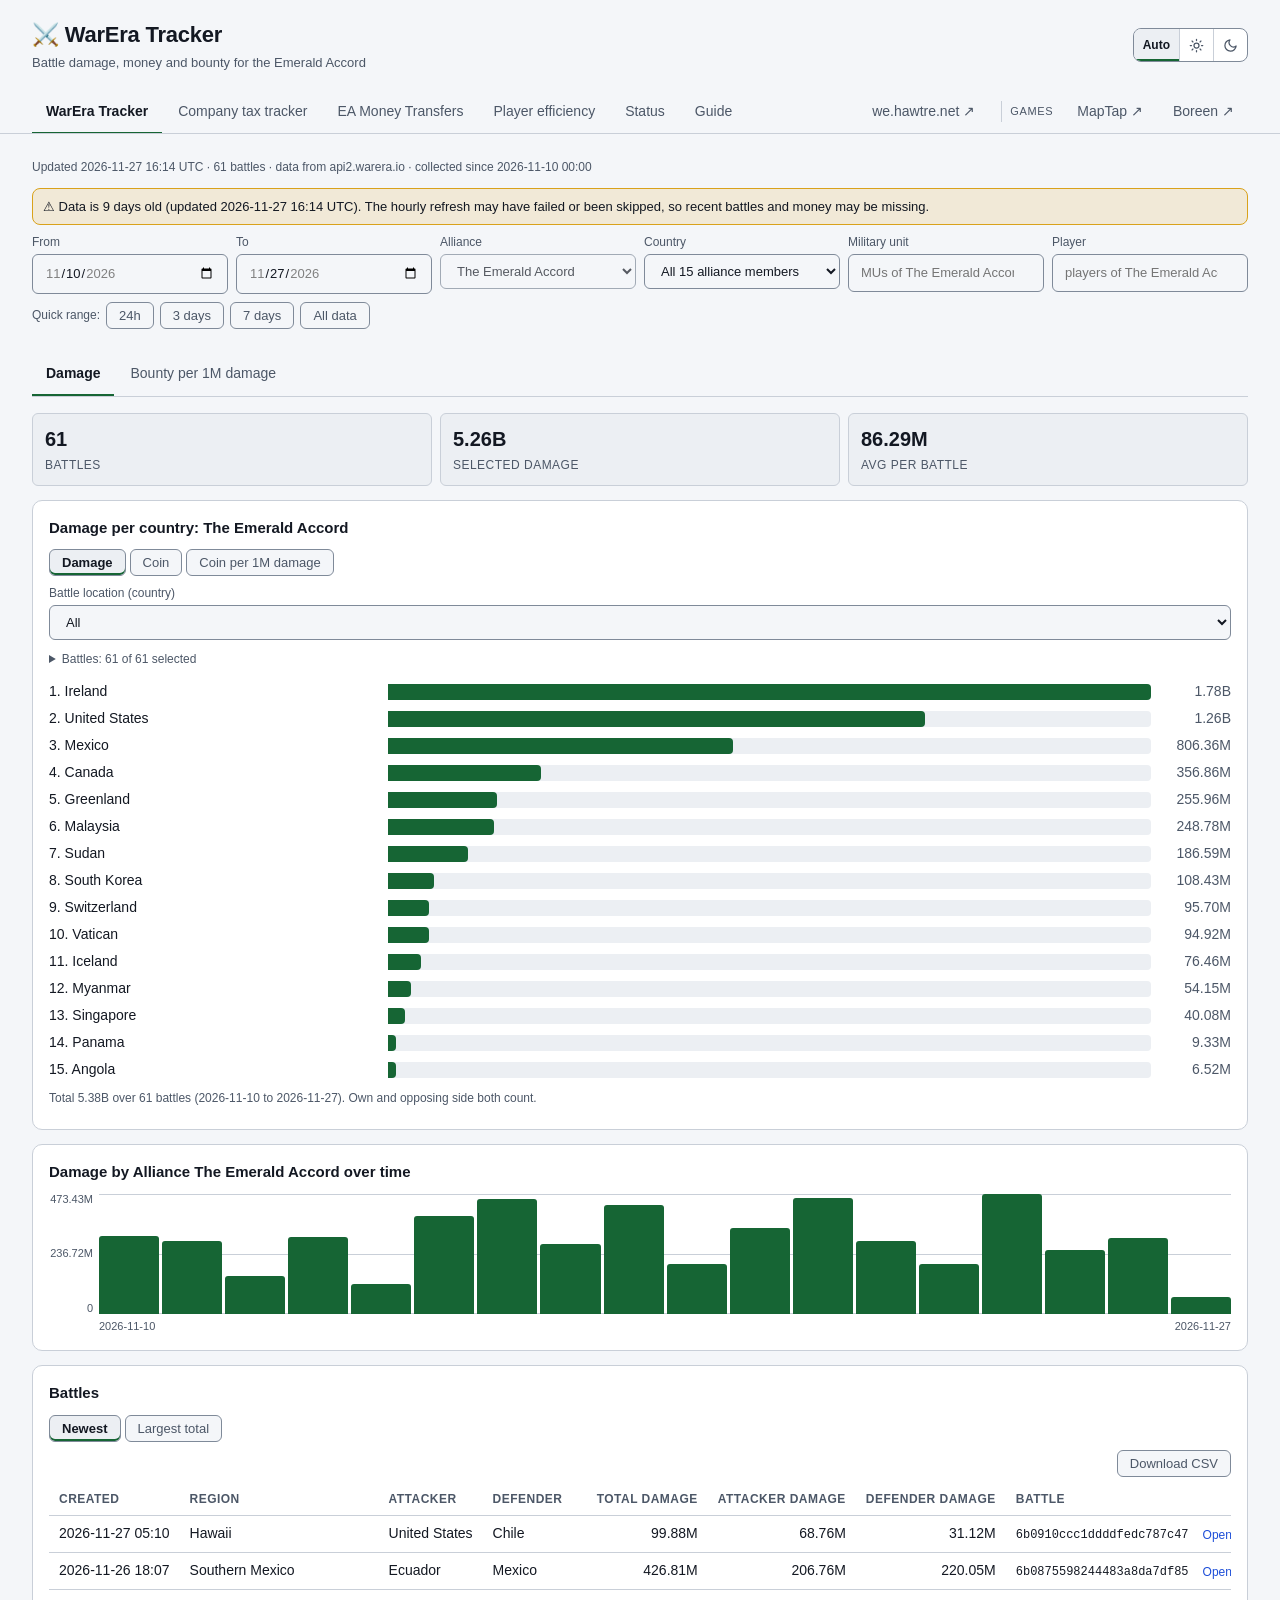
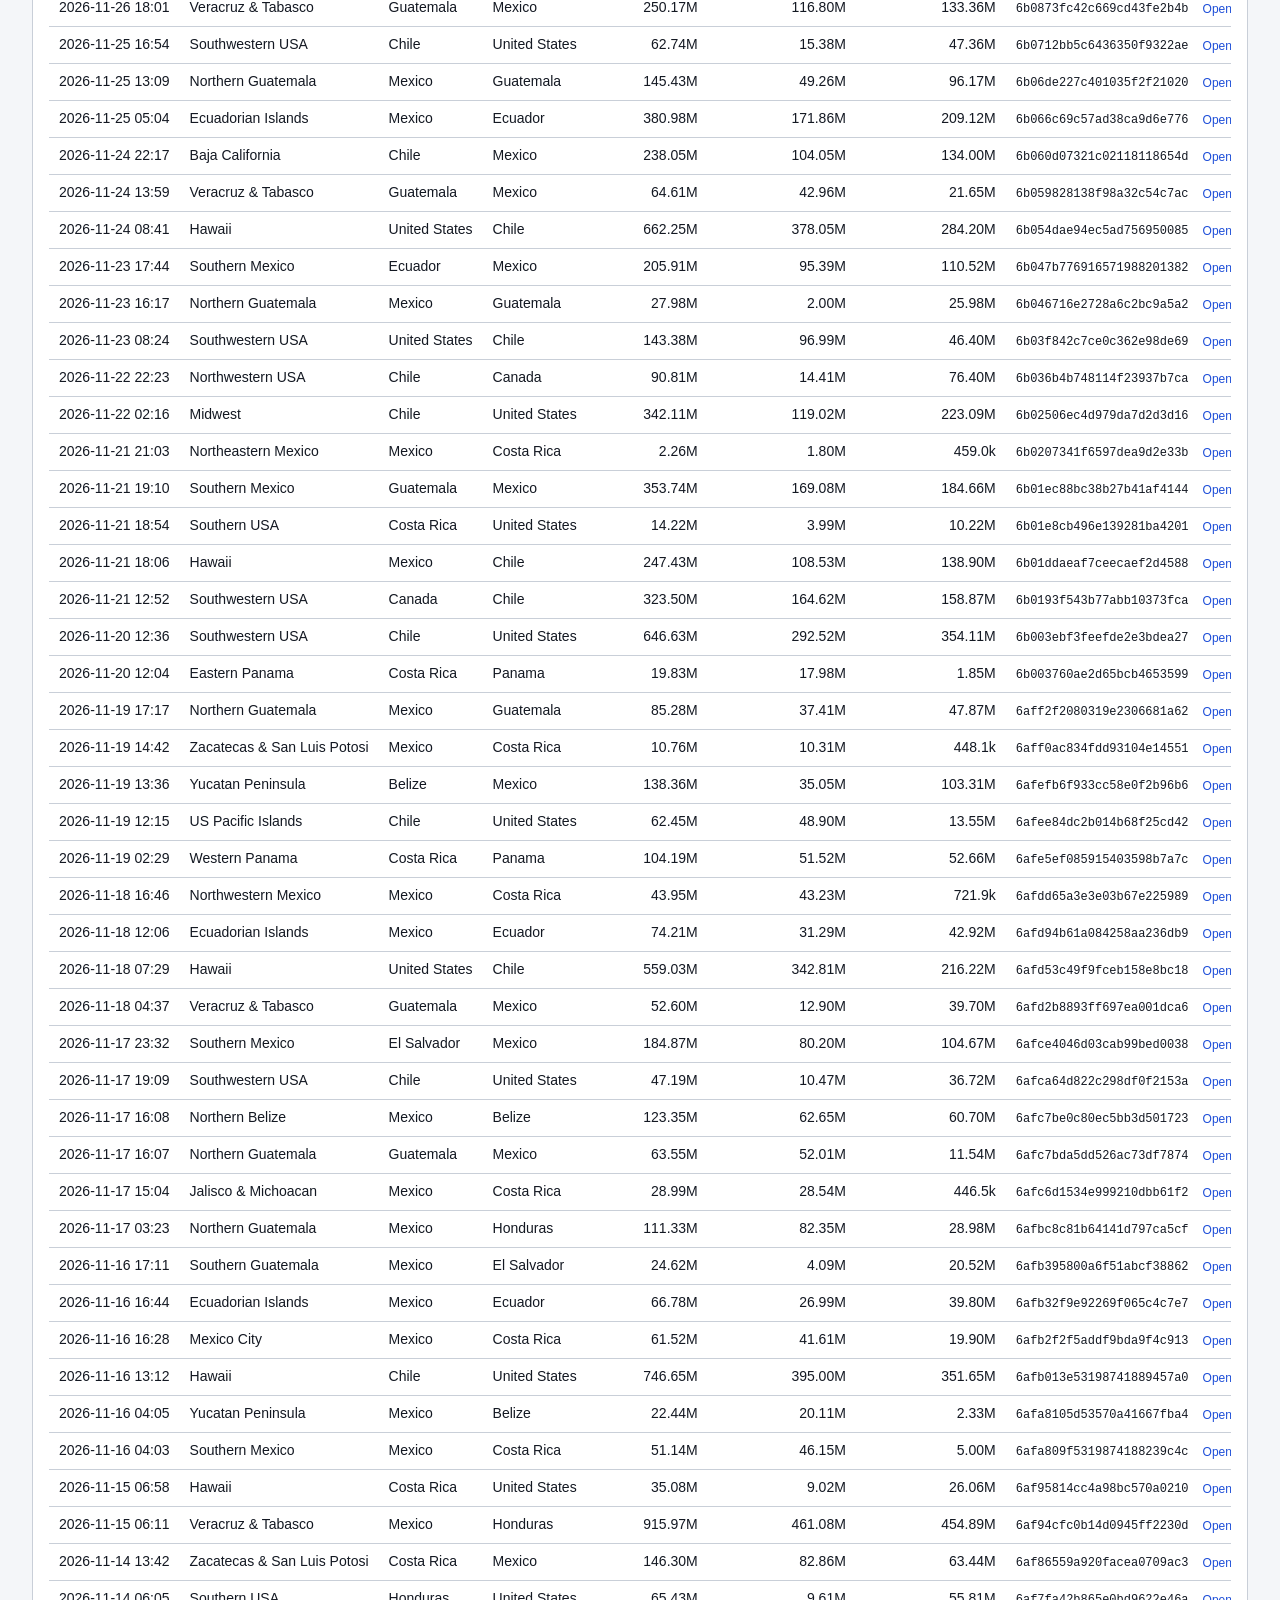
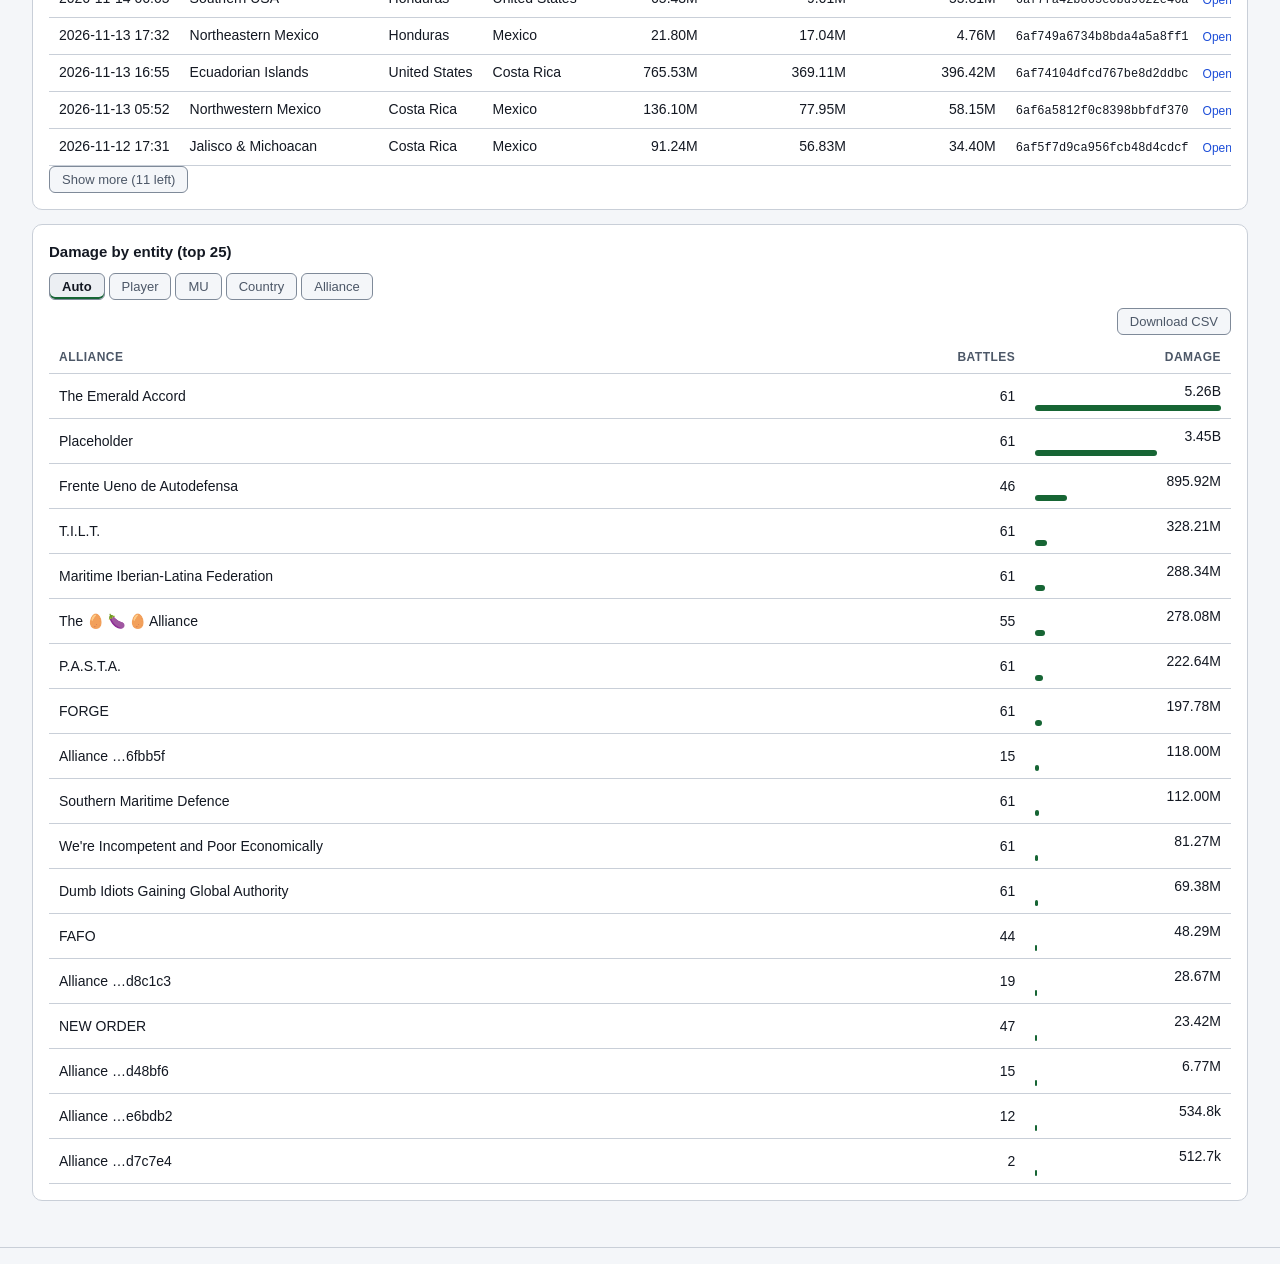
==== commit 791d8b25: "2.4.0: tax tracker summary table and folded explanations, filters under More detail, compact lists, " ====
--- a/site/index.html
+++ b/site/index.html
@@ -120,7 +120,7 @@
 /* ---------- widgets ---------- */
 function kpis(items){return el("div",{class:"kpis"},items.map(function(x){return el("div",{class:"kpi"},[el("b",{text:x[1]}),el("span",{text:x[0]})])}))}
 function mk(head,rows,numCols,selCols){
-  var t=el("table",{class:"stack"}),h=el("tr");head.forEach(function(x,i){var c=(numCols.indexOf(i)>=0?"n ":"")+((selCols||[]).indexOf(i)>=0?"sel":"");h.appendChild(el("th",{text:x,class:c.trim()}))});t.appendChild(el("thead",null,[h]));
+  var t=el("table",{class:head.length>4?"stack compact":"stack"}),h=el("tr");head.forEach(function(x,i){var c=(numCols.indexOf(i)>=0?"n ":"")+((selCols||[]).indexOf(i)>=0?"sel":"");h.appendChild(el("th",{text:x,class:c.trim()}))});t.appendChild(el("thead",null,[h]));
   var tb=el("tbody");rows.forEach(function(r){var tr=el("tr");r.forEach(function(c,i){var cl=(numCols.indexOf(i)>=0?"n ":"")+((selCols||[]).indexOf(i)>=0?"sel":"");var td=el("td",{class:cl.trim(),"data-label":head[i]||""});if(c&&c.node)td.appendChild(c.node);else td.textContent=c==null?"–":String(c);if(c&&c.raw!==undefined)td.setAttribute("data-raw",c.raw);tr.appendChild(td)});tb.appendChild(tr)});t.appendChild(tb);
   return weCsvWrap(el("div",{class:"tw"},[t]))}
 function barCell(label,v,max){var n=el("div");n.appendChild(el("div",{text:label}));var b=el("div",{class:"bar"});b.style.width=Math.max(1,100*v/(max||1))+"%";n.appendChild(b);return{node:n,raw:Math.round(v*100)/100}}
--- a/site/theme.css
+++ b/site/theme.css
@@ -177,3 +177,12 @@
 details.more{margin:12px 0}details.more>summary{cursor:pointer;padding:12px 14px;border:1px solid var(--border);border-radius:10px;background:var(--panel);color:var(--text);font-weight:600;list-style:none}
 details.more>summary::-webkit-details-marker{display:none}details.more>summary::before{content:"▸ ";color:var(--muted)}details.more[open]>summary::before{content:"▾ "}
 details.more[open]>summary{margin-bottom:12px}
+
+@media (max-width:560px){.hrow{grid-template-columns:minmax(120px,38%) 1fr 64px}}
+
+/* the app tabs scroll sideways on phones: fade the right edge so it is clear there is more */
+@media (max-width:640px){.apps{padding-right:40px;-webkit-mask-image:linear-gradient(90deg,#000 calc(100% - 36px),transparent);mask-image:linear-gradient(90deg,#000 calc(100% - 36px),transparent)}}
+/* long explanations fold away */
+details.fold{margin:8px 0}details.fold>summary{cursor:pointer;color:var(--muted);font-size:13px;padding:6px 0}
+table.tight th,table.tight td{padding:6px 5px;font-size:13px}table.tight th{font-size:11px;letter-spacing:.02em}
+table.tight td,table.tight th{white-space:normal}table.tight td.n{white-space:normal;overflow-wrap:anywhere}
